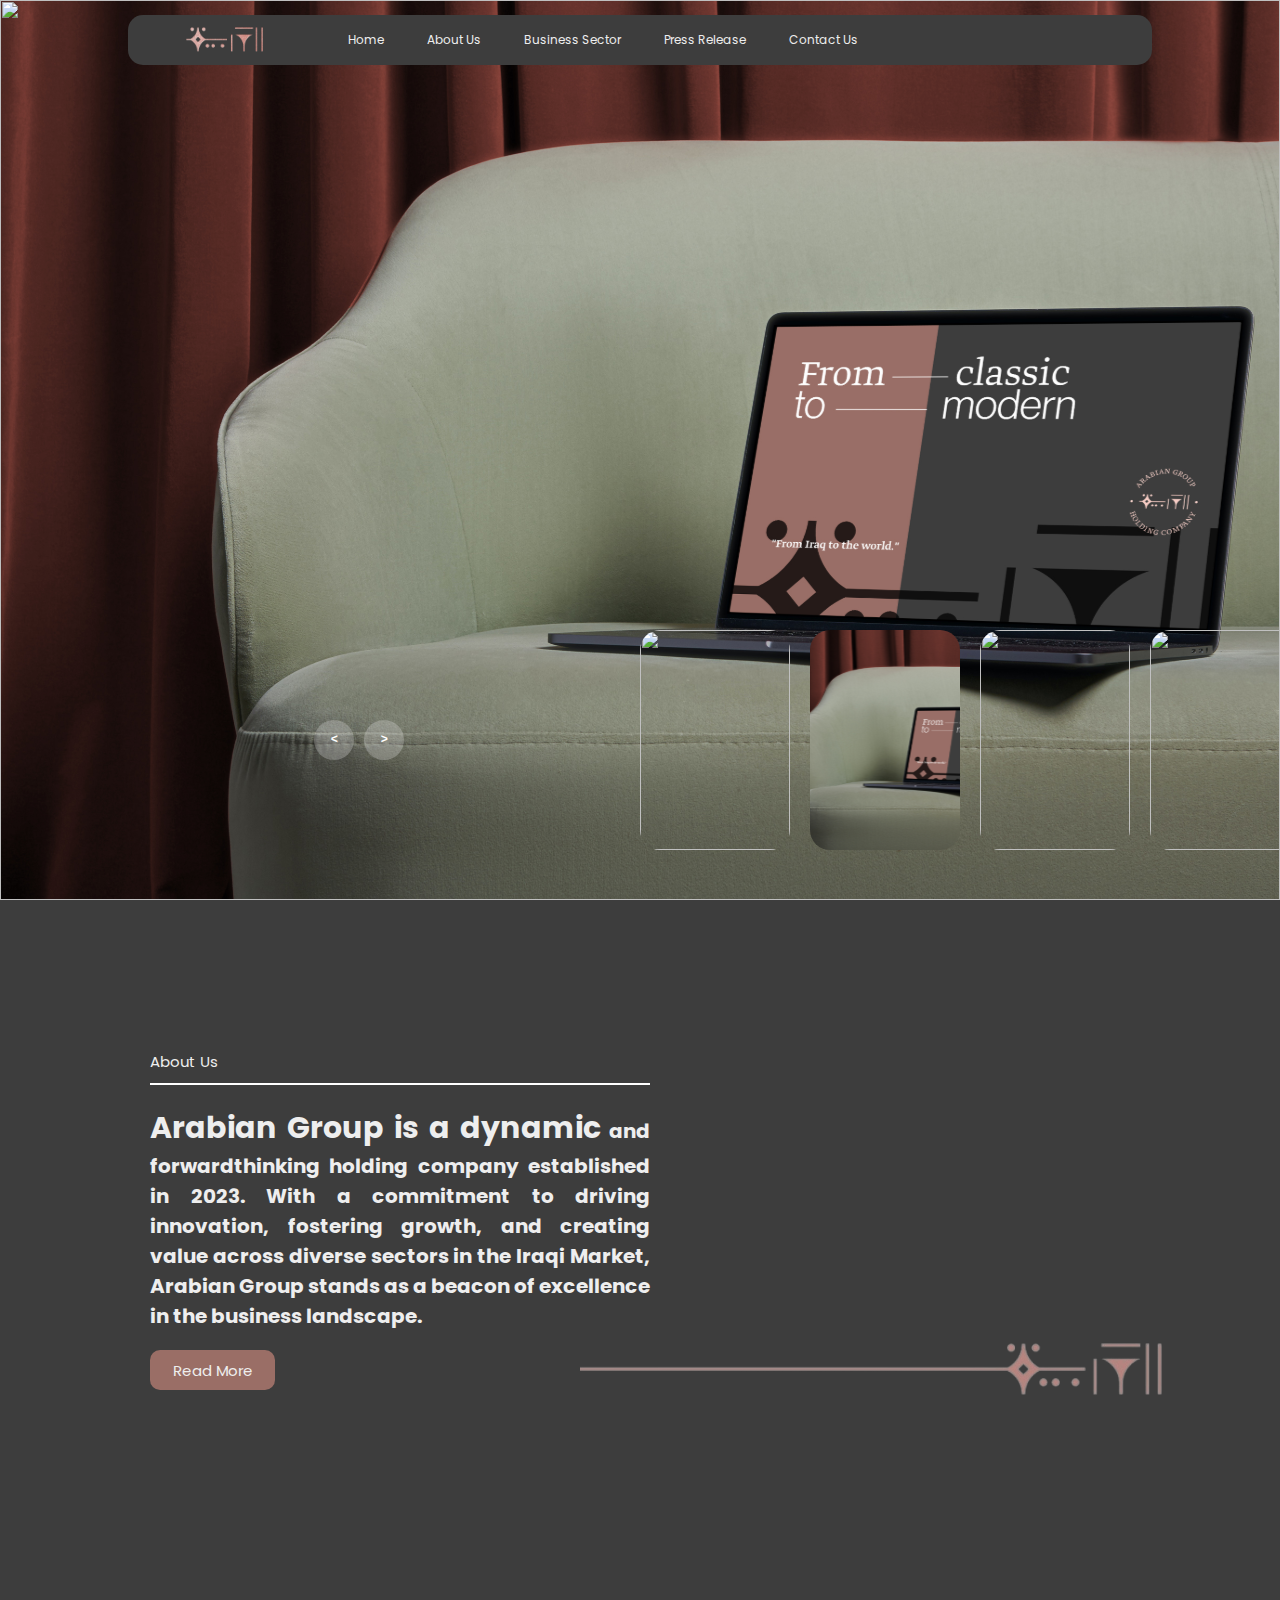
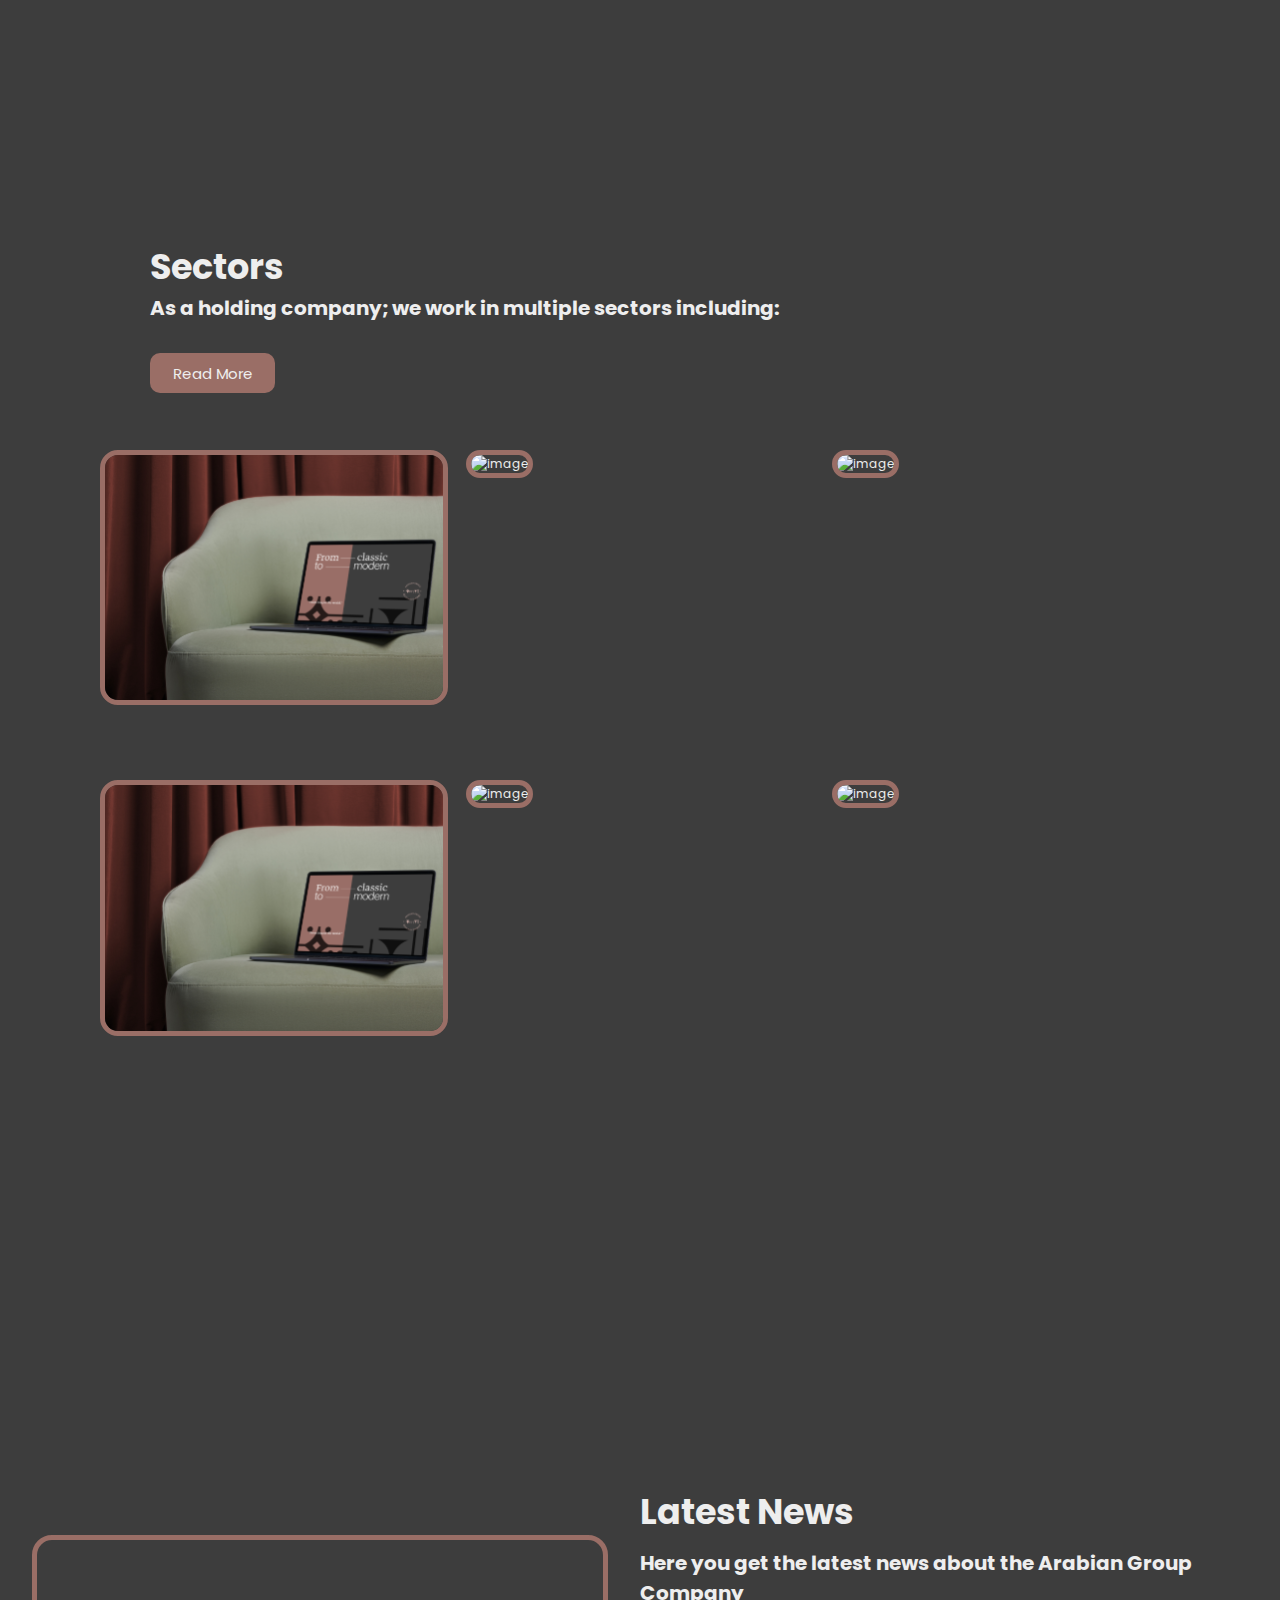
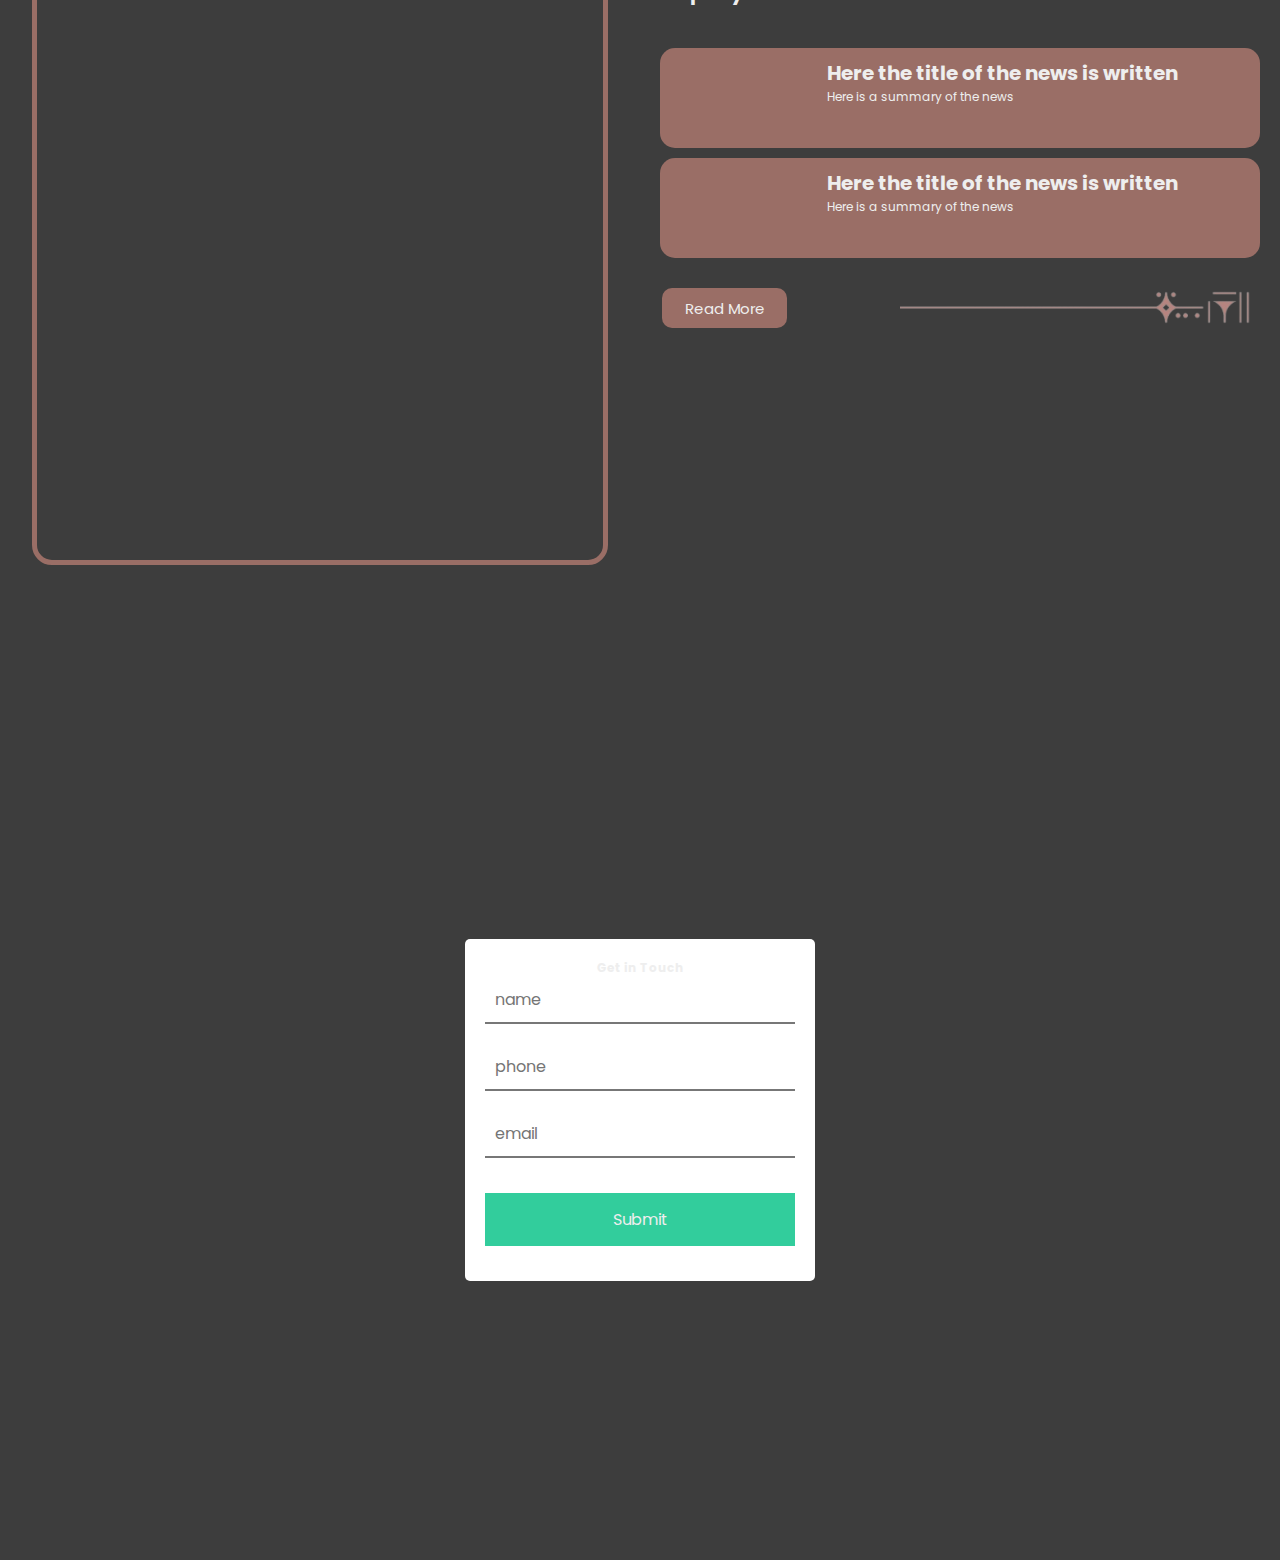
==== index.html @ b9a6b033 "first commit" ====
<!DOCTYPE html>
<html lang="en">
<head>
    <meta charset="UTF-8">
    <meta name="viewport" content="width=device-width, initial-scale=1.0">
    <title>Arabian Group</title>
    <link rel="stylesheet" href="style.css">
    <link rel="stylesheet" href="media.css">
    <link rel="stylesheet" href="https://unpkg.com/aos@next/dist/aos.css" />
    <link rel="shortcut icon" href="/image/logo.png" type="image/x-icon">
    <script src="https://kit.fontawesome.com/f88373e562.js" crossorigin="anonymous"></script>
</head>
<body>
        <nav>
            <div class="logo-nav">
                <img src="/image/logo.png" alt="">
            </div>
            <div class="links">
                <a href="index.html">Home</a>
                <a href="about.html">About Us</a>
                <a href="#">Business Sector</a>
                <a href="#news">Press Release</a>
                <a href="#">Contact Us</a>
            </div>
            <div class="social-media">
                <a href="#"><i class="fa-brands fa-facebook"></i></a>
                <a href="#"><i class="fa-brands fa-instagram"></i></a>
                <a href="#"><i class="fa-brands fa-linkedin"></i></a>
                <a href="#"><i class="fa-brands fa-whatsapp"></i></a>
            </div>
        </nav>

    <!-- carousel -->
    <div class="carousel">
        <!-- list item -->
        <div class="list">
            <div class="item">
                <img src="image/11.svg">

            </div>
            <div class="item">
                <img src="image/22.svg">
                <!-- <div class="content">
                    <div class="author">LUNDEV</div>
                    <div class="title">DESIGN SLIDER</div>
                    <div class="topic">ANIMAL</div>
                    <div class="des">
                        Lorem ipsum dolor, sit amet consectetur adipisicing elit. Ut sequi, rem magnam nesciunt minima placeat, itaque eum neque officiis unde, eaque optio ratione aliquid assumenda facere ab et quasi ducimus aut doloribus non numquam. Explicabo, laboriosam nisi reprehenderit tempora at laborum natus unde. Ut, exercitationem eum aperiam illo illum laudantium?
                    </div>
                    <div class="buttons">
                        <button>SEE MORE</button>
                        <button>SUBSCRIBE</button>
                    </div>
                </div> -->
            </div>
            <div class="item">
                <img src="image/33.svg">
                <!-- <div class="content">
                    <div class="author">LUNDEV</div>
                    <div class="title">DESIGN SLIDER</div>
                    <div class="topic">ANIMAL</div>
                    <div class="des">
                        Lorem ipsum dolor, sit amet consectetur adipisicing elit. Ut sequi, rem magnam nesciunt minima placeat, itaque eum neque officiis unde, eaque optio ratione aliquid assumenda facere ab et quasi ducimus aut doloribus non numquam. Explicabo, laboriosam nisi reprehenderit tempora at laborum natus unde. Ut, exercitationem eum aperiam illo illum laudantium?
                    </div>
                    <div class="buttons">
                        <button>SEE MORE</button>
                        <button>SUBSCRIBE</button>
                    </div>
                </div> -->
            </div>
            <div class="item">
                <img src="image/44.svg">
                <!-- <div class="content">
                    <div class="author">LUNDEV</div>
                    <div class="title">DESIGN SLIDER</div>
                    <div class="topic">ANIMAL</div>
                    <div class="des">
                        Lorem ipsum dolor, sit amet consectetur adipisicing elit. Ut sequi, rem magnam nesciunt minima placeat, itaque eum neque officiis unde, eaque optio ratione aliquid assumenda facere ab et quasi ducimus aut doloribus non numquam. Explicabo, laboriosam nisi reprehenderit tempora at laborum natus unde. Ut, exercitationem eum aperiam illo illum laudantium?
                    </div>
                    <div class="buttons">
                        <button>SEE MORE</button>
                        <button>SUBSCRIBE</button>
                    </div>
                </div> -->
            </div>
        </div>
        <!-- list thumnail -->
        <div class="thumbnail">
            <div class="item">
                <img src="image/11.svg">
                <!-- <div class="content">
                    <div class="title">
                        Name Slider
                    </div>
                    <div class="description">
                        Description
                    </div>
                </div> -->
            </div>
            <div class="item">
                <img src="image/22.svg">
                <!-- <div class="content">
                    <div class="title">
                        Name Slider
                    </div>
                    <div class="description">
                        Description
                    </div>
                </div> -->
            </div>
            <div class="item">
                <img src="image/33.svg">
                <!-- <div class="content">
                    <div class="title">
                        Name Slider
                    </div>
                    <div class="description">
                        Description
                    </div>
                </div> -->
            </div>
            <div class="item">
                <img src="image/44.svg">
                <!-- <div class="content">
                    <div class="title">
                        Name Slider
                    </div>
                    <div class="description">
                        Description
                    </div>
                </div> -->
            </div>
        </div>
        <!-- next prev -->

        <div class="arrows">
            <button id="prev"><</button>
            <button id="next">></button>
        </div>
        <!-- time running -->
        <div class="time"></div>
    </div>
    <div class="about">
        <div class="caption-about">
            <p>About Us</p>
            <h1><span>Arabian Group is a dynamic</span> and forwardthinking holding company established in
                2023. With a commitment to driving
                innovation, fostering growth, and creating
                value across diverse sectors in the Iraqi
                Market, Arabian Group stands as a beacon of
                excellence in the business landscape.</h1>
        </div>
        <div class="btn-about">
            <a href="about.html">Read More</a>
        </div>
        <img src="/image/logo-ban.png" alt="">
    </div>
    <div class="container">
        <div class="title-sectors">
            <h2>Sectors</h2>
            <h1>As a holding company; we work in multiple
                sectors including:
                </h1>
                <div class="btn-sector">
                    <a href="#">Read More</a>
                </div>
        </div>
        <div class="card__container">
           <article class="card__article">
              <img src="image/33.svg" alt="image" class="card__img">

              <div class="card__data">
                 <span class="card__description"></span>
                 <h2 class="card__title">Trading Agencies</h2>
                 <a href="#" class="card__button">Read More</a>
              </div>
           </article>

           <article class="card__article">
              <img src="image/22.svg" alt="image" class="card__img">

              <div class="card__data">
                 <span class="card__description">Poon Hill, Nepal</span>
                 <h2 class="card__title">Starry Night</h2>
                 <a href="#" class="card__button">Read More</a>
              </div>
           </article>

           <article class="card__article">
              <img src="image/11.svg" alt="image" class="card__img">

              <div class="card__data">
                 <span class="card__description">Bojcin Forest, Serbia</span>
                 <h2 class="card__title">Path Of Peace</h2>
                 <a href="#" class="card__button">Read More</a>
              </div>
           </article>
        </div>
        <div class="card__container-2">
            <article class="card__article">
               <img src="image/33.svg" alt="image" class="card__img">
 
               <div class="card__data">
                  <span class="card__description">Vancouver Mountains, Canada</span>
                  <h2 class="card__title">The Great Path</h2>
                  <a href="#" class="card__button">Read More</a>
               </div>
            </article>
 
            <article class="card__article">
               <img src="image/22.svg" alt="image" class="card__img">
 
               <div class="card__data">
                  <span class="card__description">Poon Hill, Nepal</span>
                  <h2 class="card__title">Starry Night</h2>
                  <a href="#" class="card__button">Read More</a>
               </div>
            </article>
 
            <article class="card__article">
               <img src="image/11.svg" alt="image" class="card__img">
 
               <div class="card__data">
                  <span class="card__description">Bojcin Forest, Serbia</span>
                  <h2 class="card__title">Path Of Peace</h2>
                  <a href="#" class="card__button">Read More</a>
               </div>
            </article>
         </div>
     </div>
     <div class="latest-news" id="news">
        <div class="img-news">
            <div class="img-back-news">
            </div>
        </div>
        <div class="caption-news">
            <h2>Latest News</h2>
            <h1>Here you get the latest news about the Arabian Group Company</h1>
            <div class="cards-news">
                <div class="cards-n">
                    <div class="c1">
                        <div class="img-card">
                            <!-- <img src="/image/11.svg" alt=""> -->
                        </div>
                        <div class="cap-card">
                            <h1>Here the title of the news is written</h1>
                            <p>Here is a summary of the news</p>
                        </div>

                    </div>
                    <div class="c1">
                        <div class="img-card-2">
                            <!-- <img src="/image/11.svg" alt=""> -->
                        </div>
                        <div class="cap-card">
                            <h1>Here the title of the news is written</h1>
                            <p>Here is a summary of the news</p>
                        </div>

                    </div>
                    <div class="btn-news">
                        <a href="#">Read More</a>
                    </div>
                    <img src="/image/logo-ban.png" alt="">
                </div>
            </div>
        </div>
     </div>
     <div class="con">
        <div class="contact-us">
            <h2>Get in Touch</h2>
            <form onsubmit="emailSend(); reset(); return false;">
                <input type="text" id="name" placeholder="name" name="name" required>
                <input type="text" id="phone" placeholder="phone" name="phone" required>
                <input type="email" id="email" placeholder="email" name="email" required>
                <button type="submit" class="btn">Submit</button>
            </form>
        </div> 
     </div>
    
	<script src="https://unpkg.com/sweetalert/dist/sweetalert.min.js"></script>
    <script src="https://smtpjs.com/v3/smtp.js">
    </script>
      <script src="https://unpkg.com/aos@next/dist/aos.js"></script>
      <script>
        AOS.init();
      </script>
    <script src="main.js"></script>
</body>
</html>
---- style.css ----
@import url('https://fonts.googleapis.com/css2?family=Poppins:ital,wght@0,100;0,200;0,300;0,400;0,500;0,600;0,700;0,800;0,900;1,100;1,200;1,300;1,400;1,500;1,600;1,700;1,800;1,900&display=swap');
:root {
    /*========== Colors ==========*/
    /*Color mode HSL(hue, saturation, lightness)*/
    --first-color: #fff;
    --title-color: #fff;
    --text-color: #fff;
    --body-color: hsl(0, 0%, 95%);
    --container-color: #9A6E66;
  
    /*========== Font and typography ==========*/
    /*.5rem = 8px | 1rem = 16px ...*/
    --body-font: "Poppins", sans-serif;
    --h2-font-size: 1.25rem;
    --small-font-size: .813rem;
  }
  
  /*========== Responsive typography ==========*/
  @media screen and (min-width: 1120px) {
    :root {
      --h2-font-size: 1.5rem;
      --small-font-size: .875rem;
    }
  }
  /* Change scrollbar track color */
::-webkit-scrollbar {
    width: 10px;
  }
  
  ::-webkit-scrollbar-track {
    background: #3D3D3D;
  }
  
  /* Change scrollbar thumb color */
  ::-webkit-scrollbar-thumb {
    background: #9A6E66;
    border-radius: 10px;
    width: 5px;
  }
  
  /* Change scrollbar corner background color */
  ::-webkit-scrollbar-corner {
    background: pink;
  }
  
*{
    margin: 0;
    padding: 0;
    box-sizing: border-box;
    color: #eee;
    font-family: Poppins;
    font-size: 12px;
    
}
body{
    background-color: #3D3D3D;
}
@media screen and (max-width: 480px) {
  nav .links{
    display: none;
  }
  .caption-about{

  }
}
a{
    text-decoration: none;
}

nav{
    display: flex;
    width: 1140px;
    max-width: 80%;
    margin: auto;
    height: 50px;
    display: flex;
    align-items: center;
    justify-content: space-around;
    position: relative;
    top: 15px;
    z-index: 100;
    background-color: #3D3D3D;
    border-radius: 15px;
}
nav a{
    color: #eee;
    margin-right: 40px;
}
nav .links{
  margin-left: 10px;
}
.logo-nav img{
  width: 100px;
  margin-left: 15px;
}
/* carousel */
.carousel{
    height: 100vh;
    margin-top: -50px;
    width: 100%;
    overflow: hidden;
    position: relative;
}
.carousel .list .item{
    width: 100%;
    height: 100%;
    position: absolute;
    inset: 0 0 0 0;
}
.carousel .list .item img{
    width: 100%;
    height: 100%;
    object-fit: cover;
}
.carousel .list .item .content{
    position: absolute;
    top: 20%;
    width: 1140px;
    max-width: 80%;
    left: 50%;
    transform: translateX(-50%);
    padding-right: 30%;
    box-sizing: border-box;
    color: #fff;
    text-shadow: 0 5px 10px #0004;
}
.carousel .list .item .author{
    font-weight: bold;
    letter-spacing: 10px;
}
.carousel .list .item .title,
.carousel .list .item .topic{
    font-size: 5em;
    font-weight: bold;
    line-height: 1.3em;
}
.carousel .list .item .topic{
    color: #f1683a;
}
.carousel .list .item .buttons{
    display: grid;
    grid-template-columns: repeat(2, 130px);
    grid-template-rows: 40px;
    gap: 5px;
    margin-top: 20px;
}
.carousel .list .item .buttons button{
    border: none;
    background-color: #eee;
    letter-spacing: 3px;
    font-family: Poppins;
    font-weight: 500;
}
.carousel .list .item .buttons button:nth-child(2){
    background-color: transparent;
    border: 1px solid #fff;
    color: #eee;
}
/* thumbail */
.thumbnail{
    position: absolute;
    bottom: 50px;
    left: 50%;
    width: max-content;
    z-index: 100;
    display: flex;
    gap: 20px;
}
.thumbnail .item{
    width: 150px;
    height: 220px;
    flex-shrink: 0;
    position: relative;
}
.thumbnail .item img{
    width: 100%;
    height: 100%;
    object-fit: cover;
    border-radius: 20px;
}
.thumbnail .item .content{
    color: #fff;
    position: absolute;
    bottom: 10px;
    left: 10px;
    right: 10px;
}
.thumbnail .item .content .title{
    font-weight: 500;
}
.thumbnail .item .content .description{
    font-weight: 300;
}
/* arrows */
.arrows{
    position: absolute;
    top: 80%;
    right: 52%;
    z-index: 100;
    width: 300px;
    max-width: 30%;
    display: flex;
    gap: 10px;
    align-items: center;
}
.arrows button{
    width: 40px;
    height: 40px;
    border-radius: 50%;
    background-color: #eee4;
    border: none;
    color: #fff;
    font-family: monospace;
    font-weight: bold;
    transition: .5s;
}
.arrows button:hover{
    background-color: #fff;
    color: #000;
}

/* animation */
.carousel .list .item:nth-child(1){
    z-index: 1;
}

/* animation text in first item */

.carousel .list .item:nth-child(1) .content .author,
.carousel .list .item:nth-child(1) .content .title,
.carousel .list .item:nth-child(1) .content .topic,
.carousel .list .item:nth-child(1) .content .des,
.carousel .list .item:nth-child(1) .content .buttons
{
    transform: translateY(50px);
    filter: blur(20px);
    opacity: 0;
    animation: showContent .5s 1s linear 1 forwards;
}
@keyframes showContent{
    to{
        transform: translateY(0px);
        filter: blur(0px);
        opacity: 1;
    }
}
.carousel .list .item:nth-child(1) .content .title{
    animation-delay: 1.2s!important;
}
.carousel .list .item:nth-child(1) .content .topic{
    animation-delay: 1.4s!important;
}
.carousel .list .item:nth-child(1) .content .des{
    animation-delay: 1.6s!important;
}
.carousel .list .item:nth-child(1) .content .buttons{
    animation-delay: 1.8s!important;
}
/* create animation when next click */
.carousel.next .list .item:nth-child(1) img{
    width: 150px;
    height: 220px;
    position: absolute;
    bottom: 50px;
    left: 50%;
    border-radius: 30px;
    animation: showImage .5s linear 1 forwards;
}
@keyframes showImage{
    to{
        bottom: 0;
        left: 0;
        width: 100%;
        height: 100%;
        border-radius: 0;
    }
}

.carousel.next .thumbnail .item:nth-last-child(1){
    overflow: hidden;
    animation: showThumbnail .5s linear 1 forwards;
}
.carousel.prev .list .item img{
    z-index: 100;
}
@keyframes showThumbnail{
    from{
        width: 0;
        opacity: 0;
    }
}
.carousel.next .thumbnail{
    animation: effectNext .5s linear 1 forwards;
}

@keyframes effectNext{
    from{
        transform: translateX(150px);
    }
}

/* running time */

.carousel .time{
    position: absolute;
    z-index: 1000;
    width: 0%;
    height: 3px;
    background-color: #f1683a;
    left: 0;
    top: 0;
}

.carousel.next .time,
.carousel.prev .time{
    animation: runningTime 3s linear 1 forwards;
}
@keyframes runningTime{
    from{ width: 100%}
    to{width: 0}
}


/* prev click */

.carousel.prev .list .item:nth-child(2){
    z-index: 2;
}

.carousel.prev .list .item:nth-child(2) img{
    animation: outFrame 0.5s linear 1 forwards;
    position: absolute;
    bottom: 0;
    left: 0;
}
@keyframes outFrame{
    to{
        width: 150px;
        height: 220px;
        bottom: 50px;
        left: 50%;
        border-radius: 20px;
    }
}

.carousel.prev .thumbnail .item:nth-child(1){
    overflow: hidden;
    opacity: 0;
    animation: showThumbnail .5s linear 1 forwards;
}
.carousel.next .arrows button,
.carousel.prev .arrows button{
    pointer-events: none;
}
.carousel.prev .list .item:nth-child(2) .content .author,
.carousel.prev .list .item:nth-child(2) .content .title,
.carousel.prev .list .item:nth-child(2) .content .topic,
.carousel.prev .list .item:nth-child(2) .content .des,
.carousel.prev .list .item:nth-child(2) .content .buttons
{
    animation: contentOut 1.5s linear 1 forwards!important;
}

@keyframes contentOut{
    to{
        transform: translateY(-150px);
        filter: blur(20px);
        opacity: 0;
    }
}
@media screen and (max-width: 678px) {
    .carousel .list .item .content{
        padding-right: 0;
    }
    .carousel .list .item .content .title{
        font-size: 30px;
    }
}
.about{
    width: 100%;
    height: 100vh;
    position: relative;
}
.caption-about{
    height: 300px;
    width: 500px;
    position: absolute;
    top: 150px;
    left: 150px;
    font-size: 40px;
}
.caption-about p{
    margin-bottom: 20px;
    border-bottom: solid 2px #fff;
    height: 35px;
    font-size: 15px;
}
.caption-about h1{
    font-size: 20px;
    text-align: justify;
}
.caption-about span{
    font-size: 30px;
}
.btn-about{
    width: 125px;
    height: 40px;
    border-radius: 10px;
    background-color: #9A6E66;
    display: flex;
    justify-content: center;
    align-items: center;
    position: absolute;
    left: 150px;
    top: 450px;
}
.btn-about a{
    font-size: 15px;
}
.about img{
    position: absolute;
    top: 430px;
    right: 100px;
    width: 600px;
}
@media screen and (max-width: 480px) {
  .about{
    height: 65vh;
  }
  .caption-about{
    left: 50px;
    top: 50px;
    width: 300px;
  }
  .btn-about{
    top: 527px;
    left: 50px;
  }
  .about img{
    display: none;
  }
}
.container {
    display: grid;
    place-items: center;
    margin-inline: 1.5rem;
    padding-block: 5rem;
    position: relative;
  }
  
  .card__container {
    display: grid;
    row-gap: 3.5rem;
    margin-top: 190px;
  }
  .card__container-2 {
    display: grid;
    row-gap: 3.5rem;
    margin-top: 70px;
  }
  
  .card__article {
    position: relative;
    overflow: hidden;
  }
  
  .card__img {
    width: 328px;
    border-radius: 1.5rem;
    border: solid 5px #9A6E66;
  }
  
  .card__data {
    width: 280px;
    background-color: var(--container-color);
    padding: 1.5rem 2rem;
    box-shadow: 0 8px 24px hsla(0, 0%, 0%, .15);
    border-radius: 1rem;
    position: absolute;
    bottom: -9rem;
    left: 0;
    right: 0;
    margin-inline: auto;
    opacity: 0;
    transition: opacity 1s 1s;
  }
  
  .card__description {
    display: block;
    font-size: var(--small-font-size);
    margin-bottom: .25rem;
  }
  
  .card__title {
    font-size: var(--h2-font-size);
    font-weight: 500;
    color: var(--title-color);
    margin-bottom: .75rem;
  }
  
  .card__button {
    text-decoration: none;
    font-size: var(--small-font-size);
    font-weight: 500;
    color: var(--first-color);
  }
  
  .card__button:hover {
    text-decoration: underline;
  }
  
  /* Naming animations in hover */
  .card__article:hover .card__data {
    animation: show-data 1s forwards;
    opacity: 1;
    transition: opacity .3s;
  }
  
  .card__article:hover {
    animation: remove-overflow 2s forwards;
  }
  
  .card__article:not(:hover) {
    animation: show-overflow 2s forwards;
  }
  
  .card__article:not(:hover) .card__data {
    animation: remove-data 1s forwards;
  }
  
  /* Card animation */
  @keyframes show-data {
    50% {
      transform: translateY(-10rem);
    }
    100% {
      transform: translateY(-7rem);
    }
  }
  
  @keyframes remove-overflow {
    to {
      overflow: initial;
    }
  }
  
  @keyframes remove-data {
    0% {
      transform: translateY(-7rem);
    }
    50% {
      transform: translateY(-10rem);
    }
    100% {
      transform: translateY(.5rem);
    }
  }
  
  @keyframes show-overflow {
    0% {
      overflow: initial;
      pointer-events: none;
    }
    50% {
      overflow: hidden;
    }
  }
  
  /*=============== BREAKPOINTS ===============*/
  /* For small devices */
  @media screen and (max-width: 340px) {
    .container {
      margin-inline: 1rem;
    }
  
    .card__data {
      width: 250px;
      padding: 1rem;
    }
  }
  
  /* For medium devices */
  @media screen and (min-width: 768px) {
    .card__container {
      grid-template-columns: repeat(2, 1fr);
      column-gap: 1.5rem;
    }
    .card__container-2 {
        grid-template-columns: repeat(2, 1fr);
        column-gap: 1.5rem;
      }
  }
  
  /* For large devices */
  @media screen and (min-width: 1120px) {
    .container {
      height: 100vh;
    }
  
    .card__container {
      grid-template-columns: repeat(3, 1fr);
    }
    .card__container-2 {
        grid-template-columns: repeat(3, 1fr);
      }
    .card__img {
      width: 348px;
    }
    .card__data {
      width: 316px;
      padding-inline: 2.5rem;
    }
  }
  .title-sectors{
    position: absolute;
    top: 40px;
    left: 132px;
    width: 700px;
    text-align: justify;
  }
  .title-sectors h1{
    font-size: 20px;
  }
  .title-sectors h2{
    font-size: 35px;
  }
  .btn-sector{
    width: 125px;
    height: 40px;
    border-radius: 10px;
    background-color: #9A6E66;
    display: flex;
    justify-content: center;
    align-items: center;
    margin-top: 30px;
  }
  .btn-sector a{
    font-size: 15px;
}
@media screen and (max-width: 480px){
  .title-sectors{
    width: 300px;
    left: 35px;
    top: 8px;
  }
}
.latest-news{
    width: 100%;
    height: 100vh;
    display: flex;
    position: relative;
    top: 300px;
}
.img-news{
    width: 50%;
    height: 100%;
    display: flex;
    justify-content: center;
    align-items: center;
}
.img-back-news{
    width: 90%;
    height: 70%;
    background: url(/image/22.svg);
    background-position: center;
    background-size: cover;
    border-radius: 20px;
    border: solid 5px #9A6E66;
}
.caption-news{
    width: 50%;
    height: 100%;
    padding-top: 85px;
    padding-right: 40px;
}
.caption-news h2{
    font-size: 35px;
}
.caption-news h1{
    font-size: 20px;
    margin-top: 10px;
}
.cards-news{
    width: 100%;
    margin-top: 10px;
    height: auto;
    padding: 20px;
    display: flex;
}
.cards-n{
    width: 600px;
    height: auto;
    position: relative;
}
.c1{
    width: 600px;
    height: 100px;
    background-color: #9A6E66;
    border-radius: 15px;
    display: flex;
    align-items: center;
    margin-top: 10px;
}
.img-card{
    width: 25%;
    height: 95%;
    border-radius: 13px;
    background: url(/image/11.svg);
    background-position: center;
    background-size: cover;
    margin-left: 3px;
}
.img-card-2{
    width: 25%;
    height: 95%;
    border-radius: 13px;
    background: url(/image/22.svg);
    background-position: center;
    background-size: cover;
    margin-left: 3px;
}
.cap-card{
    width: 75%;
    height: 100%;
    padding-left: 15px;
}
.btn-news{
    width: 125px;
    height: 40px;
    border-radius: 10px;
    background-color: #9A6E66;
    display: flex;
    justify-content: center;
    align-items: center;
    margin-top: 30px;
    margin-left: 2px;
}
.btn-news a{
    font-size: 15px;
}
.cards-n img{
    position: absolute;
    width: 360px;
    right: 0;
    bottom: -15px;
}
.con{
position: relative;
top: 260px;
	height: 100vh;
	display: flex;
	align-items: center;
	justify-content: center;

}
@media screen and (max-width: 480px){
  .latest-news{
    top: 0px;
    display: block;
  }
  .img-news{
    width: 100%;
    height: 45%;
  }
  .caption-news{
    width: 100%;
    padding-top: 0;
  }
  .c1{
    width: 370px;
}
.caption-news h2{
  padding-left: 25px;
}
.caption-news h1{
  padding-left: 25px;
}
.cards-n img{
  display: none;
}
}
.contact-us{
	width: 350px;
	background-color: white;
	border-radius: 5px;
	padding: 20px;
	text-align: center;
}
.contact-us input{
	width: 100%;
	padding: 10px;
	border: none;
	border-bottom: 2px solid #777777;
	margin-bottom: 20px;
	font-size: 16px;
	outline: none;
}
.btn{
	border: none !important;
	cursor: pointer;
	background-color: #32cd9c;
	margin: 15px 0;
	font-size: 16px;
	width: 100%;
	padding: 14px;
}
.btn:hover{
	background-color: #1f7d5f;
	color: white;
}
@media screen and (max-width: 480px){
  .con{
    top: -165px;
  }
}
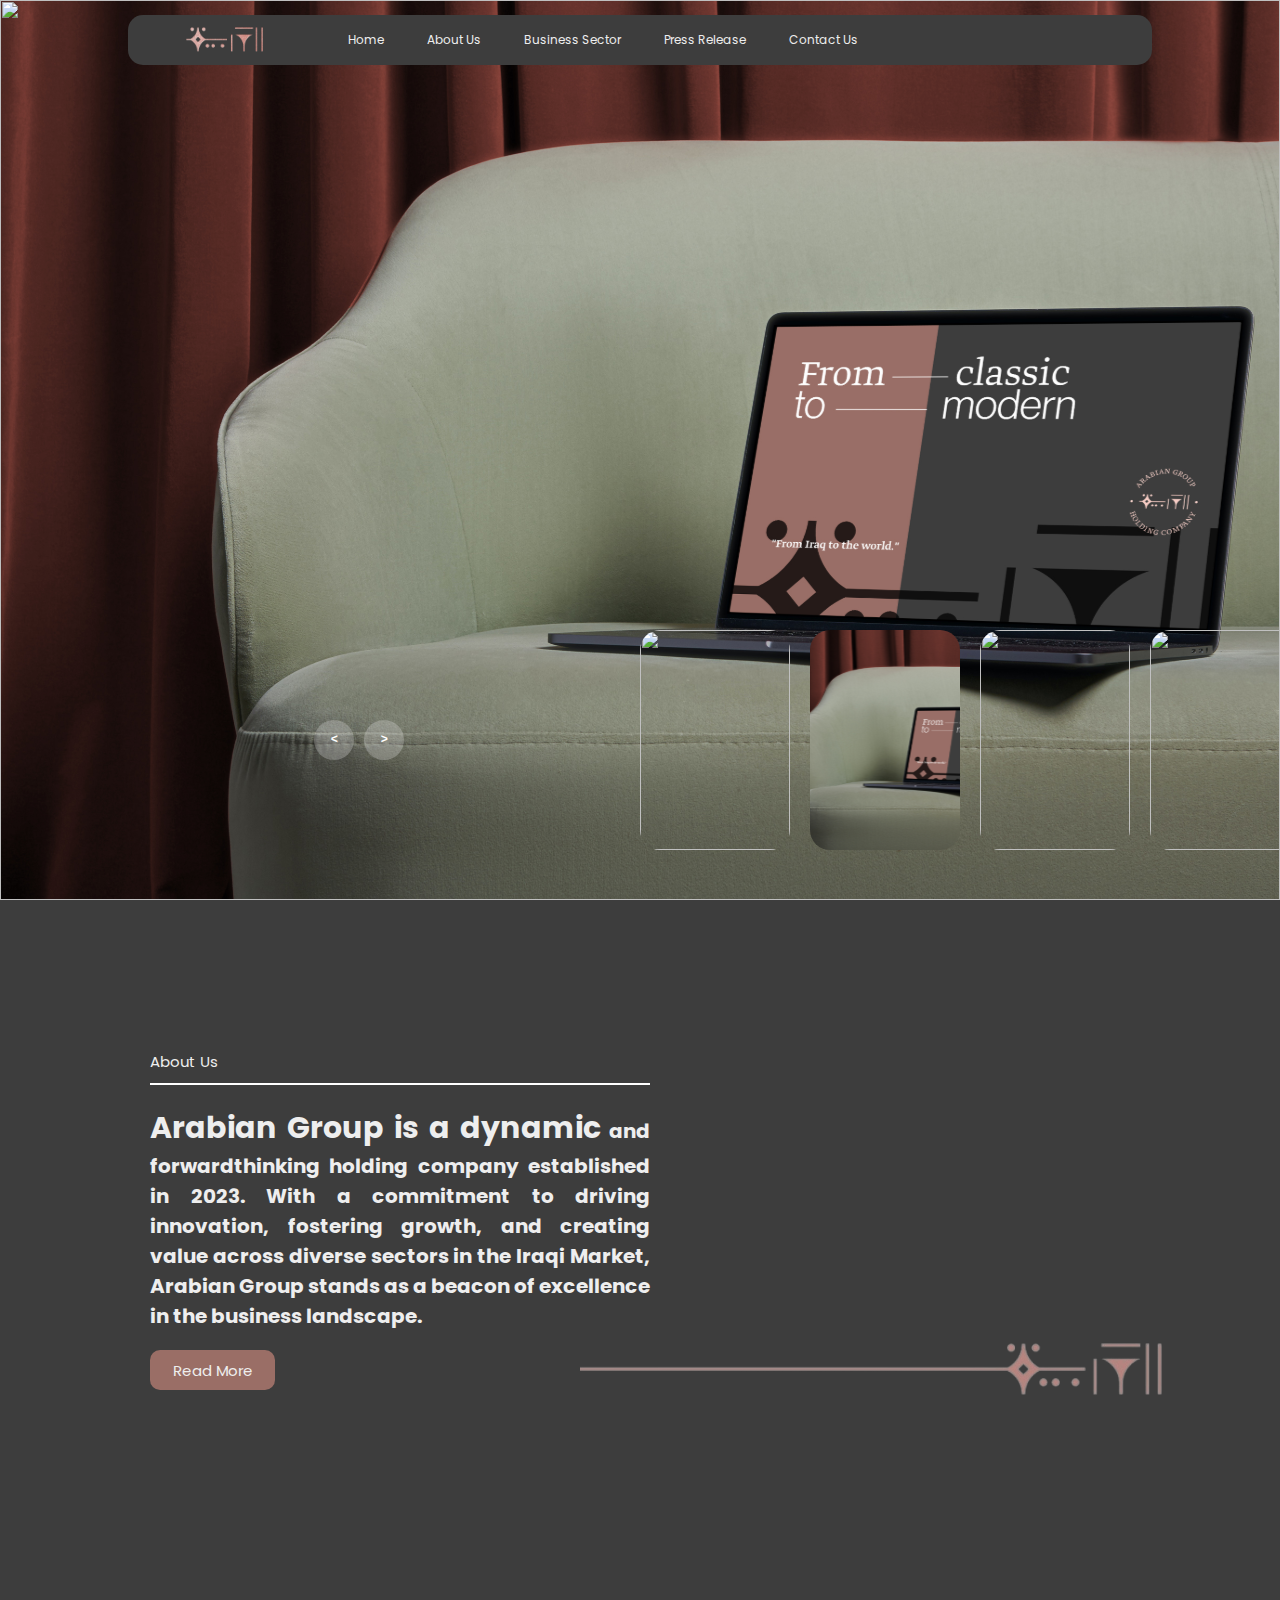
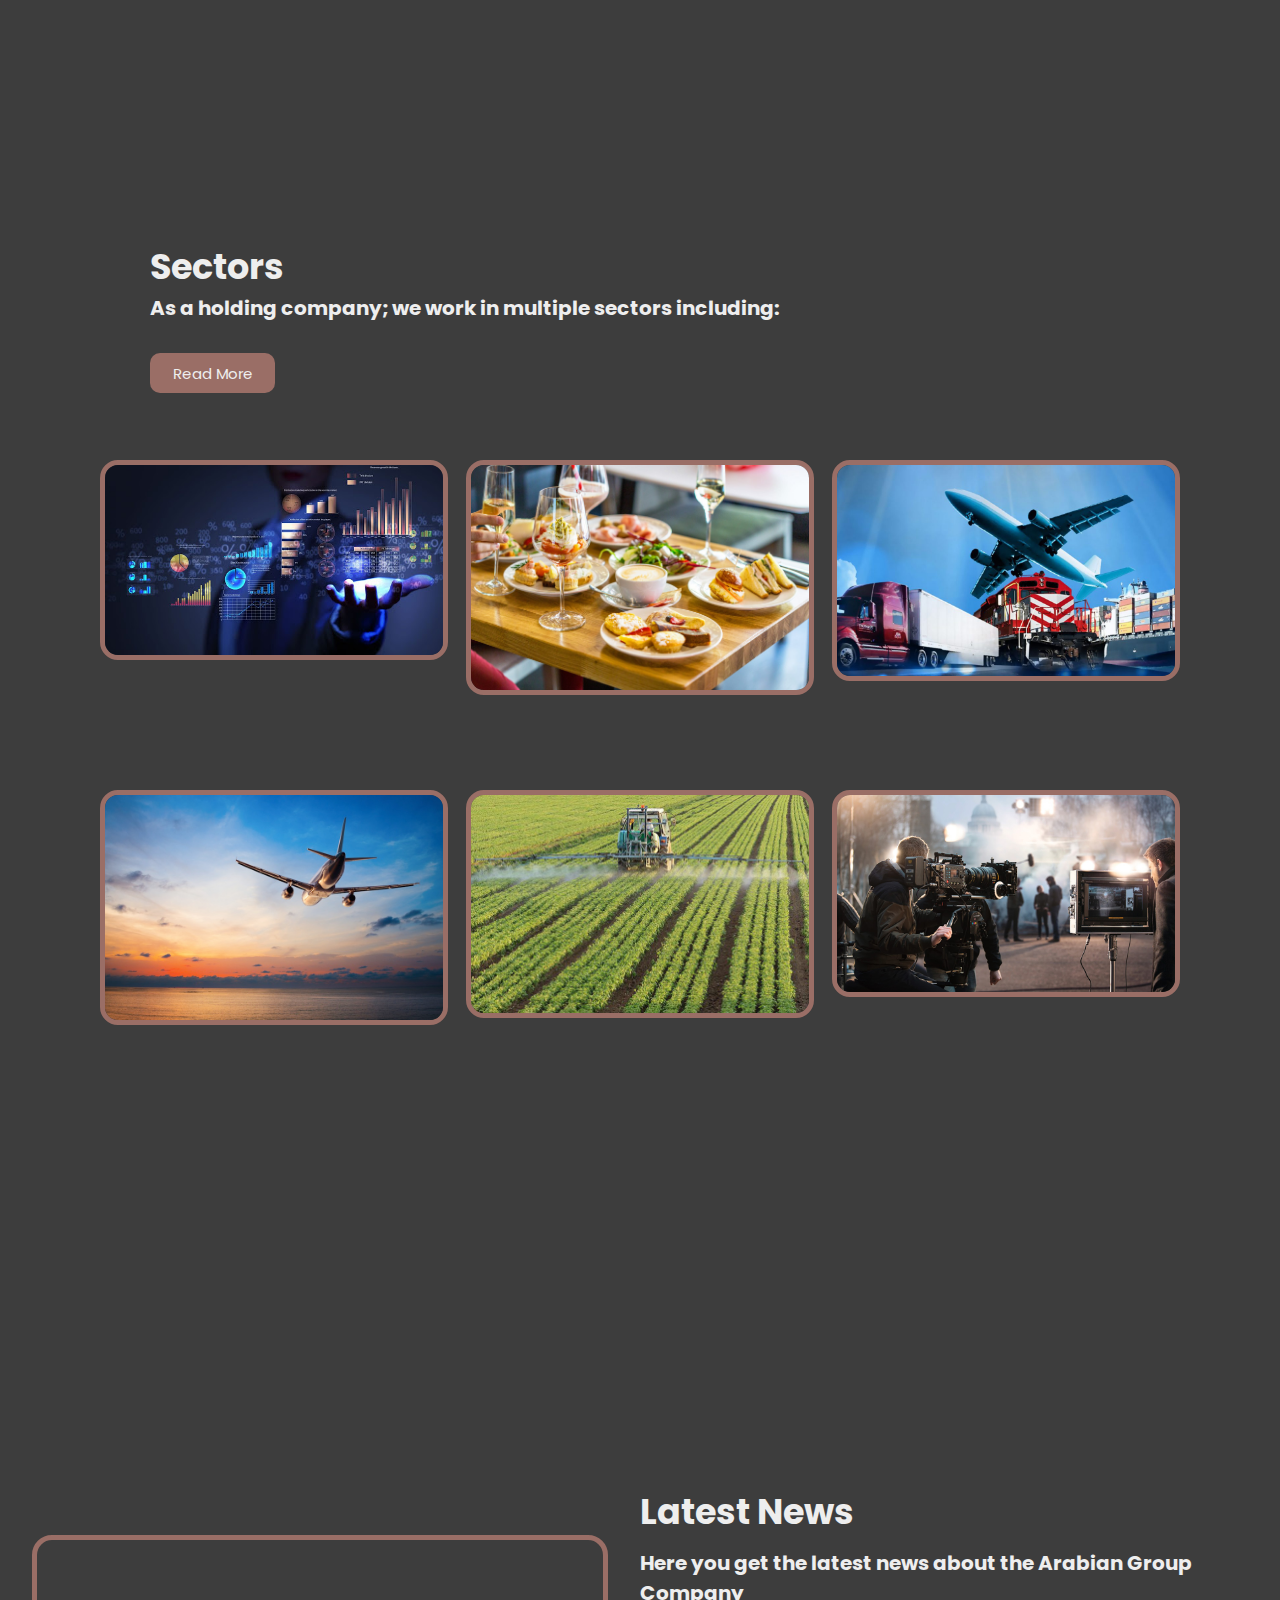
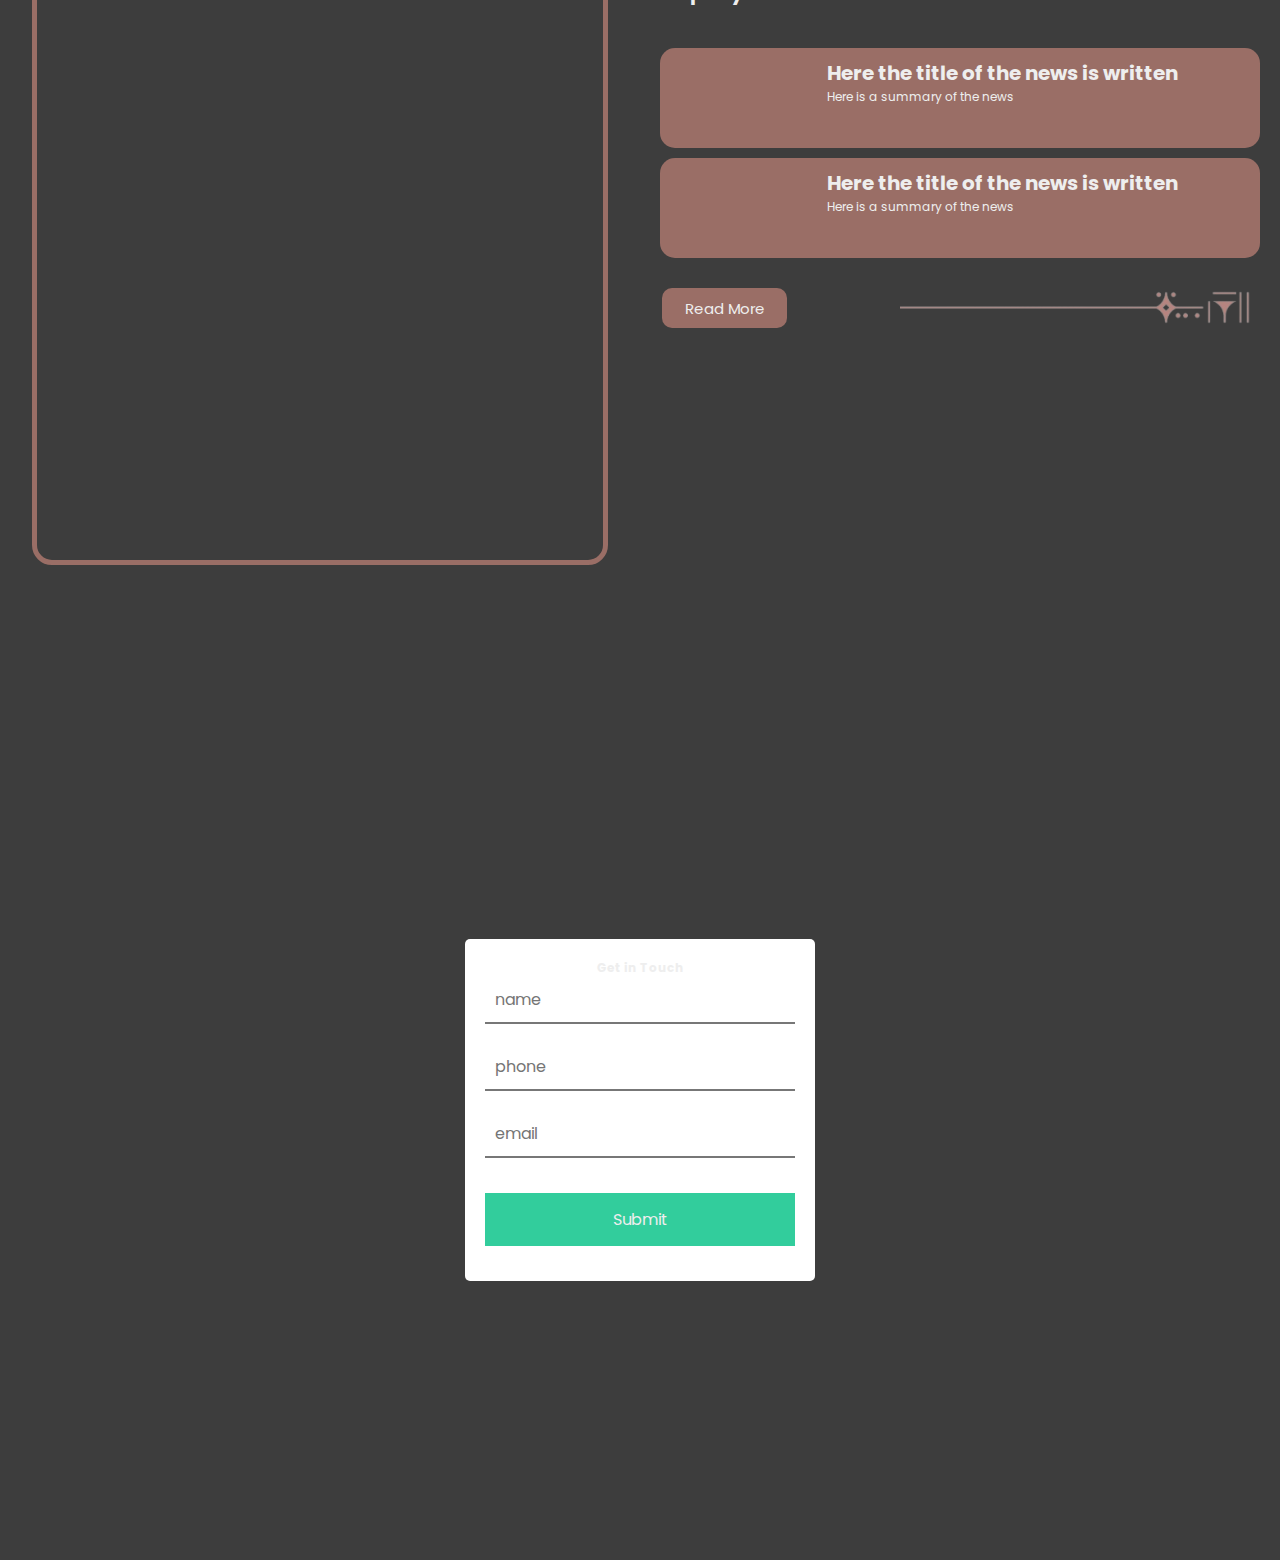
==== commit d67d51dd: "f" ====
--- a/index.html
+++ b/index.html
@@ -18,7 +18,7 @@
             <div class="links">
                 <a href="index.html">Home</a>
                 <a href="about.html">About Us</a>
-                <a href="#">Business Sector</a>
+                <a href="sector.html">Business Sector</a>
                 <a href="#news">Press Release</a>
                 <a href="#">Contact Us</a>
             </div>
@@ -162,68 +162,68 @@
                 sectors including:
                 </h1>
                 <div class="btn-sector">
-                    <a href="#">Read More</a>
+                    <a href="sector.html">Read More</a>
                 </div>
         </div>
         <div class="card__container">
            <article class="card__article">
-              <img src="image/33.svg" alt="image" class="card__img">
+              <img src="image/CRM-for-trading.jpg" alt="image" class="card__img">
 
               <div class="card__data">
                  <span class="card__description"></span>
                  <h2 class="card__title">Trading Agencies</h2>
-                 <a href="#" class="card__button">Read More</a>
+                 <a href="sector.html" class="card__button">Read More</a>
               </div>
            </article>
 
            <article class="card__article">
-              <img src="image/22.svg" alt="image" class="card__img">
+              <img src="image/food.jpg" alt="image" class="card__img">
 
               <div class="card__data">
-                 <span class="card__description">Poon Hill, Nepal</span>
-                 <h2 class="card__title">Starry Night</h2>
-                 <a href="#" class="card__button">Read More</a>
+                 <span class="card__description"></span>
+                 <h2 class="card__title">Food and Beverages</h2>
+                 <a href="sector.html" class="card__button">Read More</a>
               </div>
            </article>
 
            <article class="card__article">
-              <img src="image/11.svg" alt="image" class="card__img">
+              <img src="image/benefits-of-general-trading-company.jpg" alt="image" class="card__img">
 
               <div class="card__data">
-                 <span class="card__description">Bojcin Forest, Serbia</span>
-                 <h2 class="card__title">Path Of Peace</h2>
-                 <a href="#" class="card__button">Read More</a>
+                 <span class="card__description"></span>
+                 <h2 class="card__title">General Trading</h2>
+                 <a href="sector.html" class="card__button">Read More</a>
               </div>
            </article>
         </div>
         <div class="card__container-2">
             <article class="card__article">
-               <img src="image/33.svg" alt="image" class="card__img">
+               <img src="image/fly.jpg" alt="image" class="card__img">
  
                <div class="card__data">
-                  <span class="card__description">Vancouver Mountains, Canada</span>
-                  <h2 class="card__title">The Great Path</h2>
-                  <a href="#" class="card__button">Read More</a>
+                  <span class="card__description"></span>
+                  <h2 class="card__title">Flying</h2>
+                  <a href="sector.html" class="card__button">Read More</a>
                </div>
             </article>
  
             <article class="card__article">
-               <img src="image/22.svg" alt="image" class="card__img">
+               <img src="image/green.jpg" alt="image" class="card__img">
  
                <div class="card__data">
-                  <span class="card__description">Poon Hill, Nepal</span>
-                  <h2 class="card__title">Starry Night</h2>
-                  <a href="#" class="card__button">Read More</a>
+                  <span class="card__description"></span>
+                  <h2 class="card__title">Agricultural investments</h2>
+                  <a href="sector.html" class="card__button">Read More</a>
                </div>
             </article>
  
             <article class="card__article">
-               <img src="image/11.svg" alt="image" class="card__img">
+               <img src="image/media.jpg" alt="image" class="card__img">
  
                <div class="card__data">
-                  <span class="card__description">Bojcin Forest, Serbia</span>
-                  <h2 class="card__title">Path Of Peace</h2>
-                  <a href="#" class="card__button">Read More</a>
+                  <span class="card__description"></span>
+                  <h2 class="card__title">Media production and distribution</h2>
+                  <a href="sector.html" class="card__button">Read More</a>
                </div>
             </article>
          </div>
--- a/style.css
+++ b/style.css
@@ -755,7 +755,7 @@
 }
 @media screen and (max-width: 480px){
   .latest-news{
-    top: 0px;
+    
     display: block;
   }
   .img-news{
@@ -767,13 +767,16 @@
     padding-top: 0;
   }
   .c1{
-    width: 370px;
+    width: 330px;
 }
 .caption-news h2{
   padding-left: 25px;
 }
 .caption-news h1{
   padding-left: 25px;
+}
+.caption-news h1{
+  font-size: 17px;
 }
 .cards-n img{
   display: none;
@@ -810,6 +813,9 @@
 }
 @media screen and (max-width: 480px){
   .con{
-    top: -165px;
+   
+  }
+  .container{
+    top: 150px;
   }
 }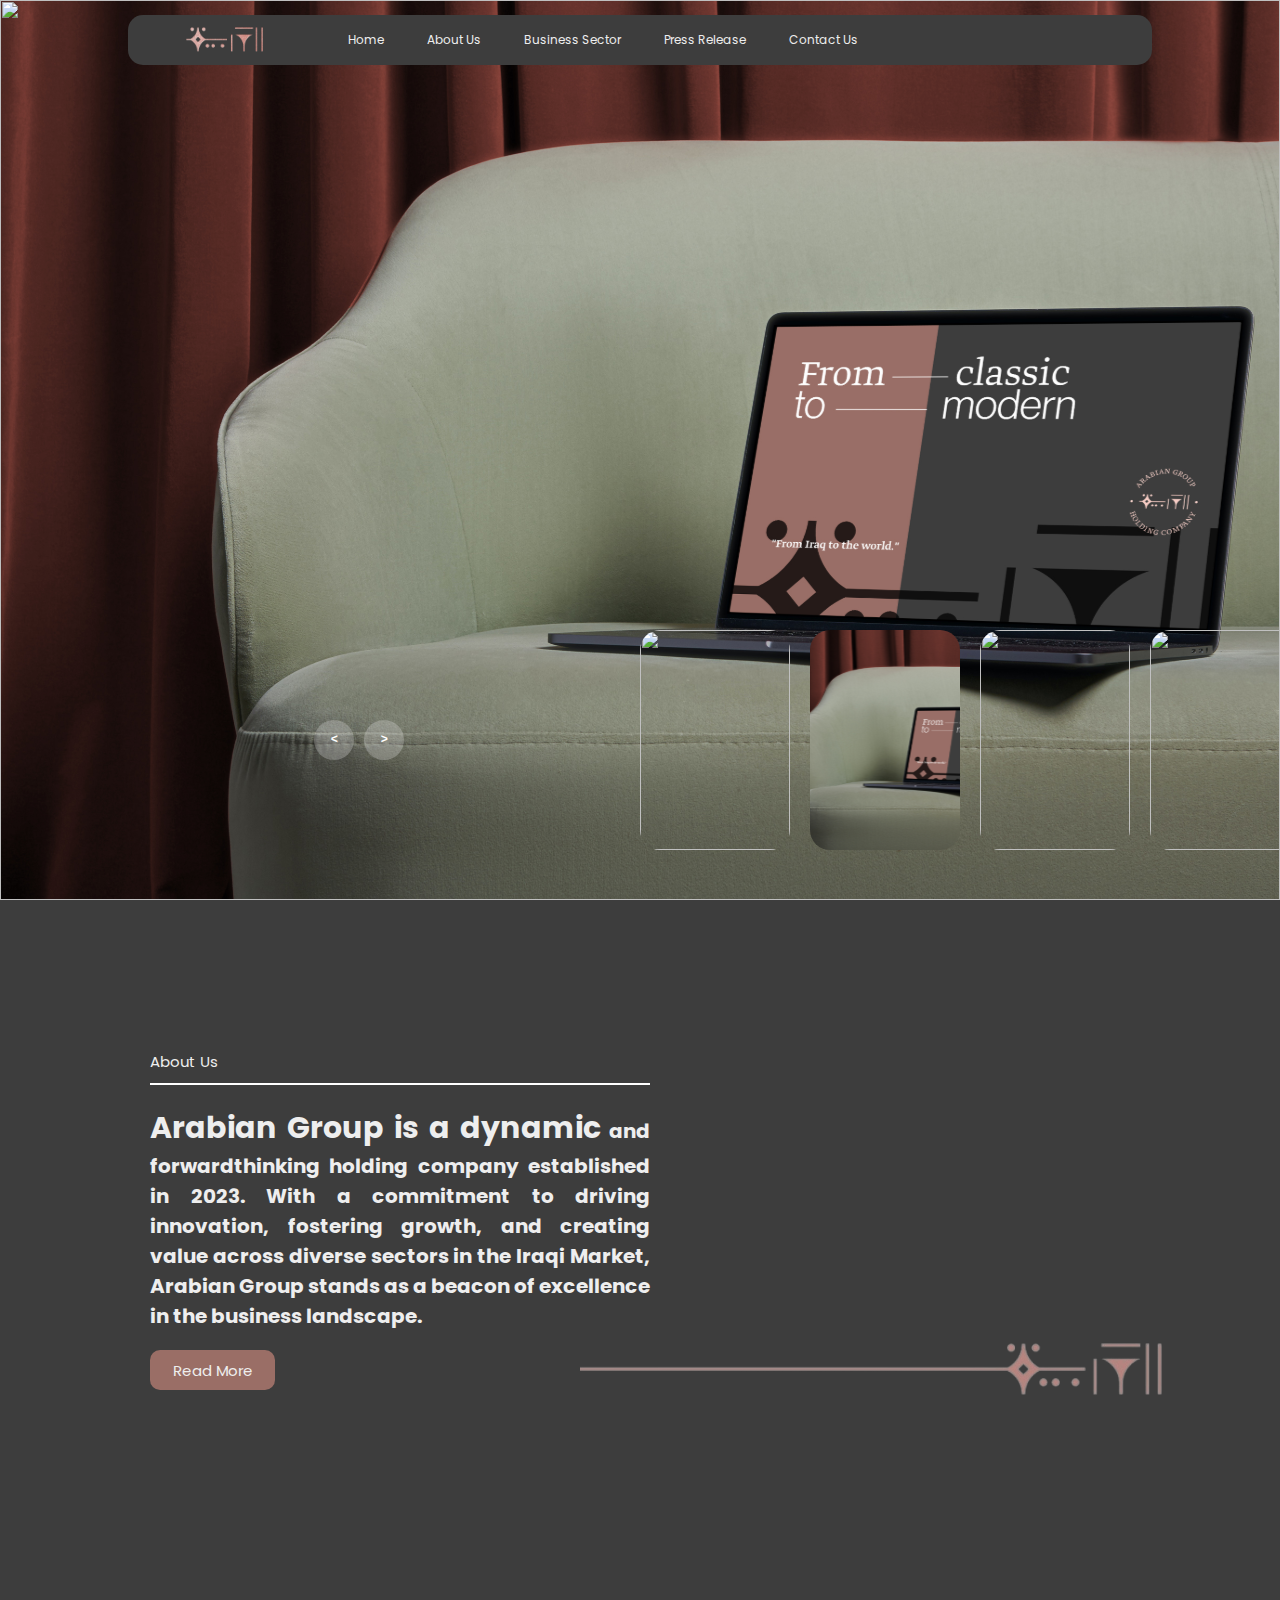
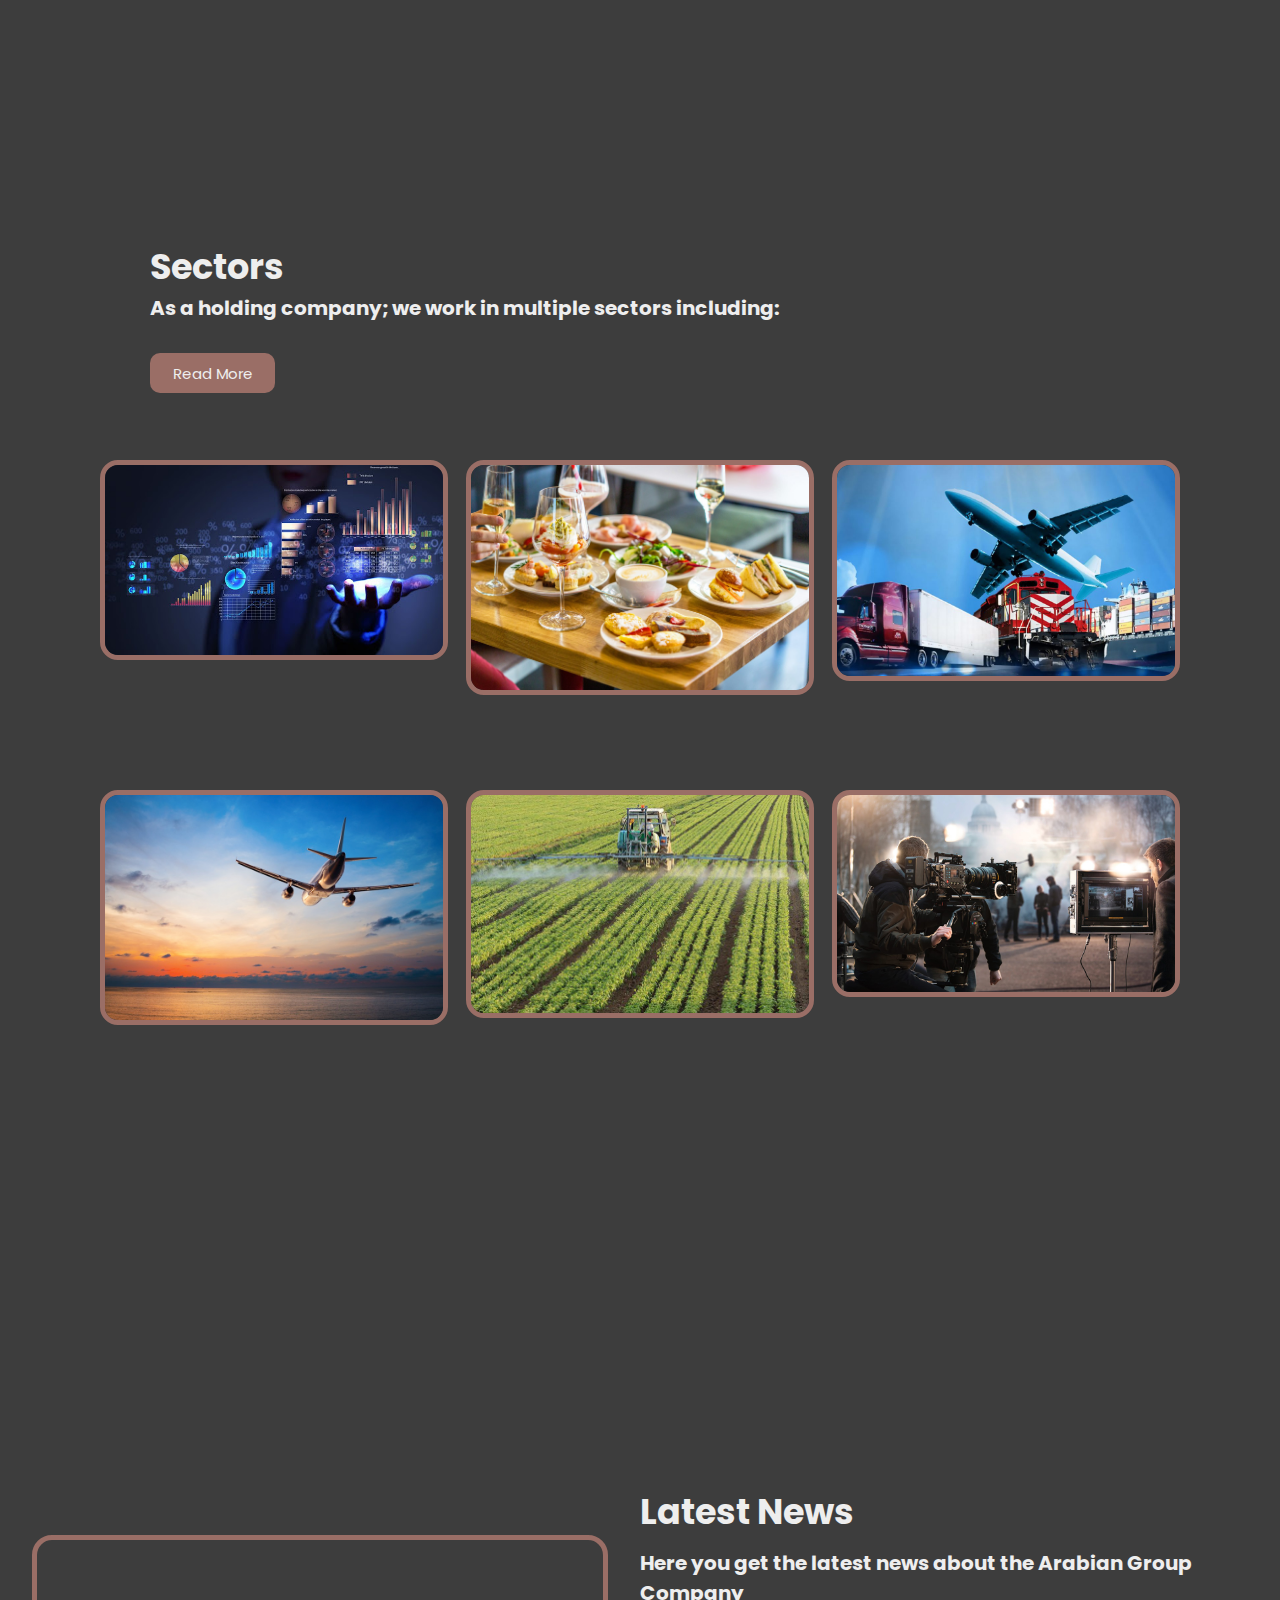
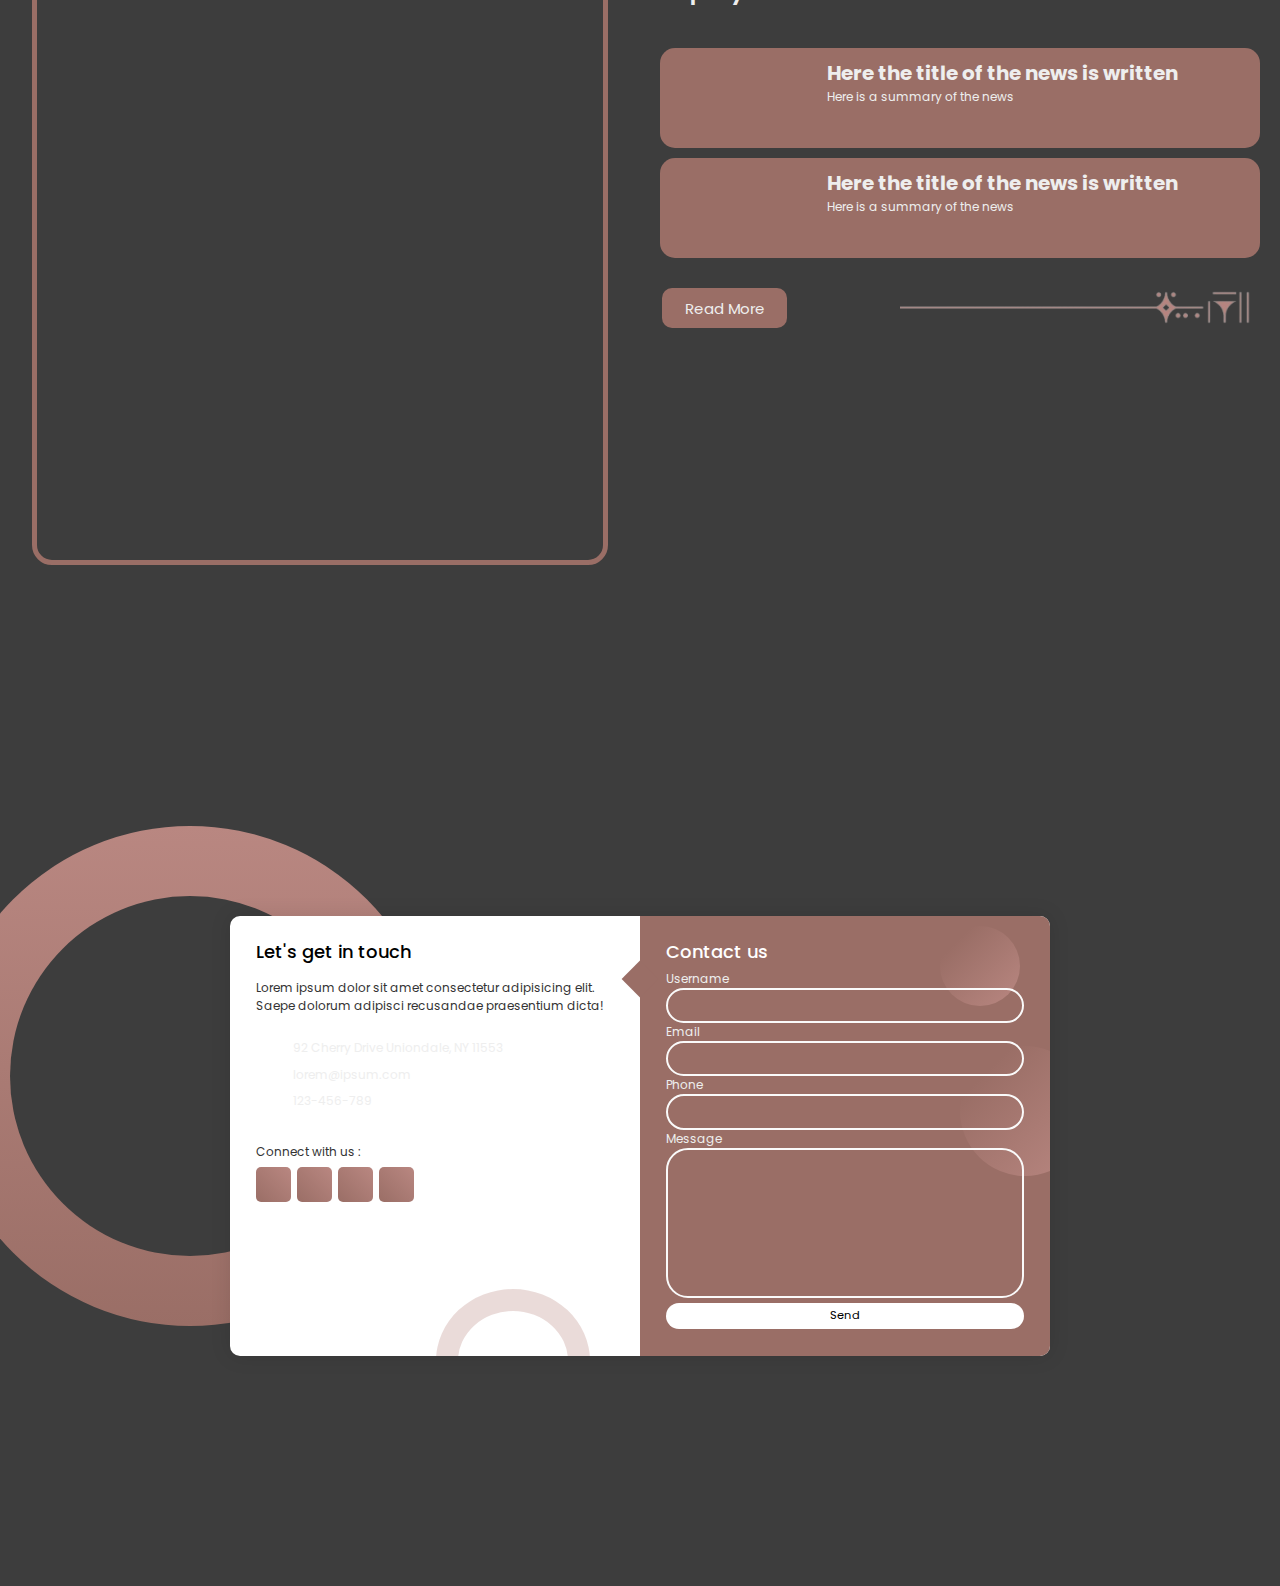
==== commit 89027132: "vv" ====
--- a/index.html
+++ b/index.html
@@ -266,17 +266,86 @@
             </div>
         </div>
      </div>
-     <div class="con">
-        <div class="contact-us">
-            <h2>Get in Touch</h2>
-            <form onsubmit="emailSend(); reset(); return false;">
-                <input type="text" id="name" placeholder="name" name="name" required>
-                <input type="text" id="phone" placeholder="phone" name="phone" required>
-                <input type="email" id="email" placeholder="email" name="email" required>
-                <button type="submit" class="btn">Submit</button>
-            </form>
-        </div> 
-     </div>
+    <div class="cont">
+      <span class="big-circle"></span>
+      <img src="img/shape.png" class="square" alt="" />
+      <div class="form">
+        <div class="contact-info">
+          <h3 class="title">Let's get in touch</h3>
+          <p class="text">
+            Lorem ipsum dolor sit amet consectetur adipisicing elit. Saepe
+            dolorum adipisci recusandae praesentium dicta!
+          </p>
+
+          <div class="info">
+            <div class="information">
+              <img src="img/location.png" class="icon" alt="" />
+              <p>92 Cherry Drive Uniondale, NY 11553</p>
+            </div>
+            <div class="information">
+              <img src="img/email.png" class="icon" alt="" />
+              <p>lorem@ipsum.com</p>
+            </div>
+            <div class="information">
+              <img src="img/phone.png" class="icon" alt="" />
+              <p>123-456-789</p>
+            </div>
+          </div>
+
+          <div class="social-media">
+            <p>Connect with us :</p>
+            <div class="social-icons">
+              <a href="#">
+                <i class="fab fa-facebook-f"></i>
+              </a>
+              <a href="#">
+                <i class="fab fa-twitter"></i>
+              </a>
+              <a href="#">
+                <i class="fab fa-instagram"></i>
+              </a>
+              <a href="#">
+                <i class="fab fa-linkedin-in"></i>
+              </a>
+            </div>
+          </div>
+        </div>
+
+        <div class="contact-form">
+          <span class="circle one"></span>
+          <span class="circle two"></span>
+
+          <form action="index.html" autocomplete="off">
+            <h3 class="title">Contact us</h3>
+            <div class="input-container">
+                <label for="">Username</label>
+                <span></span>
+              <input type="text" name="name" class="input" />
+             
+            </div>
+            <div class="input-container">
+                <label for="">Email</label>
+              <span></span>
+              <input type="email" name="email" class="input" />
+              
+            </div>
+            <div class="input-container">
+                <label for="">Phone</label>
+              <span></span>
+              <input type="tel" name="phone" class="input" />
+              
+            </div>
+            <div class="input-container textarea">
+                <label for="">Message</label>
+              <span></span>
+              <textarea name="message" class="input"></textarea>
+              
+            </div>
+            <input type="submit" value="Send" class="btn" />
+          </form>
+        </div>
+      </div>
+    </div>
     
 	<script src="https://unpkg.com/sweetalert/dist/sweetalert.min.js"></script>
     <script src="https://smtpjs.com/v3/smtp.js">
--- a/style.css
+++ b/style.css
@@ -1,3 +1,4 @@
+@import url("https://fonts.googleapis.com/css2?family=Poppins:wght@100;200;300;400;500;600;700;800&display=swap");
 @import url('https://fonts.googleapis.com/css2?family=Poppins:ital,wght@0,100;0,200;0,300;0,400;0,500;0,600;0,700;0,800;0,900;1,100;1,200;1,300;1,400;1,500;1,600;1,700;1,800;1,900&display=swap');
 :root {
     /*========== Colors ==========*/
@@ -14,7 +15,10 @@
     --h2-font-size: 1.25rem;
     --small-font-size: .813rem;
   }
-  
+input,
+textarea {
+  font-family: "Poppins", sans-serif;
+}
   /*========== Responsive typography ==========*/
   @media screen and (min-width: 1120px) {
     :root {
@@ -661,7 +665,7 @@
 .img-back-news{
     width: 90%;
     height: 70%;
-    background: url(/image/22.svg);
+    background: url(/image/me);
     background-position: center;
     background-size: cover;
     border-radius: 20px;
@@ -818,4 +822,376 @@
   .container{
     top: 150px;
   }
-}+}
+.cont {
+  position: relative;
+  width: 100%;
+  min-height: 100vh;
+  padding: 2rem;
+  background-color: #3d3d3d;
+  overflow: hidden;
+  top: 286px;
+  display: flex;
+  align-items: center;
+  justify-content: center;
+}
+
+.form {
+  width: 100%;
+  max-width: 820px;
+  background-color: #fff;
+  border-radius: 10px;
+  box-shadow: 0 0 20px 1px rgba(0, 0, 0, 0.1);
+  z-index: 1000;
+  overflow: hidden;
+  display: grid;
+  grid-template-columns: repeat(2, 1fr);
+}
+
+.contact-form {
+  background-color: #9a6e66;
+  position: relative;
+}
+
+.circle {
+  border-radius: 50%;
+  background: linear-gradient(135deg, transparent 20%, #b98781);
+  position: absolute;
+}
+
+.circle.one {
+  width: 130px;
+  height: 130px;
+  top: 130px;
+  right: -40px;
+}
+
+.circle.two {
+  width: 80px;
+  height: 80px;
+  top: 10px;
+  right: 30px;
+}
+
+.contact-form:before {
+  content: "";
+  position: absolute;
+  width: 26px;
+  height: 26px;
+  background-color: #9a6e66;
+  transform: rotate(45deg);
+  top: 50px;
+  left: -13px;
+}
+
+form {
+  padding: 2.3rem 2.2rem;
+  z-index: 10;
+  overflow: hidden;
+  position: relative;
+}
+
+.title {
+  color: #fff;
+  font-weight: 500;
+  font-size: 1.5rem;
+  line-height: 1;
+  margin-bottom: 0.7rem;
+}
+
+.input-cont {
+  position: relative;
+  margin: 1rem 0;
+}
+
+.input {
+  width: 100%;
+  outline: none;
+  border: 2px solid #fafafa;
+  background: none;
+  padding: 0.6rem 1.2rem;
+  color: #fff;
+  font-weight: 500;
+  font-size: 0.95rem;
+  letter-spacing: 0.5px;
+  border-radius: 25px;
+  transition: 0.3s;
+}
+
+textarea.input {
+  padding: 0.8rem 1.2rem;
+  min-height: 150px;
+  border-radius: 22px;
+  resize: none;
+  overflow-y: auto;
+}
+
+.input-cont label {
+  position: absolute;
+  top: 50%;
+  left: 15px;
+  transform: translateY(-50%);
+  padding: 0 0.4rem;
+  color: #fafafa;
+  font-size: 0.9rem;
+  font-weight: 400;
+  pointer-events: none;
+  z-index: 1000;
+  transition: 0.5s;
+}
+
+.input-cont.textarea label {
+  top: 1rem;
+  transform: translateY(0);
+}
+
+.btn {
+  padding: 0.6rem 1.3rem;
+  background-color: #fff;
+  border: 2px solid #fafafa;
+  font-size: 0.95rem;
+  color: #000;
+  line-height: 1;
+  border-radius: 25px;
+  outline: none;
+  cursor: pointer;
+  transition: 0.3s;
+  margin: 0;
+}
+
+.btn:hover {
+  background-color: transparent;
+  color: #fff;
+}
+
+.input-cont span {
+  position: absolute;
+  top: 0;
+  left: 25px;
+  transform: translateY(-50%);
+  font-size: 0.8rem;
+  padding: 0 0.4rem;
+  color: transparent;
+  pointer-events: none;
+  z-index: 500;
+}
+
+.input-cont span:before,
+.input-cont span:after {
+  content: "";
+  position: absolute;
+  width: 10%;
+  opacity: 0;
+  transition: 0.3s;
+  height: 5px;
+  background-color: #1abc9c;
+  top: 50%;
+  transform: translateY(-50%);
+}
+
+.input-cont span:before {
+  left: 50%;
+}
+
+.input-cont span:after {
+  right: 50%;
+}
+
+.input-cont.focus label {
+  top: 0;
+  transform: translateY(-50%);
+  left: 25px;
+  font-size: 0.8rem;
+}
+
+.input-cont.focus span:before,
+.input-cont.focus span:after {
+  width: 50%;
+  opacity: 1;
+}
+
+.contact-info {
+  padding: 2.3rem 2.2rem;
+  position: relative;
+}
+
+.contact-info .title {
+  color: #000;
+}
+
+.text {
+  color: #333;
+  margin: 1.5rem 0 2rem 0;
+}
+
+.information {
+  display: flex;
+  color: #555;
+  margin: 0.7rem 0;
+  align-items: center;
+  font-size: 0.95rem;
+}
+
+.icon {
+  width: 28px;
+  margin-right: 0.7rem;
+}
+
+.social-media {
+  padding: 2rem 0 0 0;
+}
+
+.social-media p {
+  color: #333;
+}
+
+.social-icons {
+  display: flex;
+  margin-top: 0.5rem;
+}
+
+.social-icons a {
+  width: 35px;
+  height: 35px;
+  border-radius: 5px;
+  background: linear-gradient(45deg, #9a6e66, #b98781);
+  color: #fff;
+  text-align: center;
+  line-height: 35px;
+  margin-right: 0.5rem;
+  transition: 0.3s;
+}
+
+.social-icons a:hover {
+  transform: scale(1.05);
+}
+
+.contact-info:before {
+  content: "";
+  position: absolute;
+  width: 110px;
+  height: 100px;
+  border: 22px solid #b98781;
+  border-radius: 50%;
+  bottom: -77px;
+  right: 50px;
+  opacity: 0.3;
+}
+
+.big-circle {
+  position: absolute;
+  width: 500px;
+  height: 500px;
+  border-radius: 50%;
+  background: linear-gradient(to bottom, #b98781, #9a6e66);
+  bottom: 50%;
+  right: 50%;
+  transform: translate(-40%, 38%);
+}
+
+.big-circle:after {
+  content: "";
+  position: absolute;
+  width: 360px;
+  height: 360px;
+  background-color: #3d3d3d;
+  border-radius: 50%;
+  top: calc(50% - 180px);
+  left: calc(50% - 180px);
+}
+
+.square {
+  position: absolute;
+  height: 400px;
+  top: 50%;
+  left: 50%;
+  transform: translate(181%, 11%);
+  opacity: 0.2;
+}
+
+@media (max-width: 850px) {
+  .form {
+    grid-template-columns: 1fr;
+  }
+
+  .contact-info:before {
+    bottom: initial;
+    top: -75px;
+    right: 65px;
+    transform: scale(0.95);
+  }
+
+  .contact-form:before {
+    top: -13px;
+    left: initial;
+    right: 70px;
+  }
+
+  .square {
+    transform: translate(140%, 43%);
+    height: 350px;
+  }
+
+  .big-circle {
+    bottom: 75%;
+    transform: scale(0.9) translate(-40%, 30%);
+    right: 50%;
+  }
+
+  .text {
+    margin: 1rem 0 1.5rem 0;
+  }
+
+  .social-media {
+    padding: 1.5rem 0 0 0;
+  }
+}
+
+@media (max-width: 480px) {
+  .cont {
+    padding: 1.5rem;
+    top: 400px;
+  }
+
+  .contact-info:before {
+    display: none;
+  }
+
+  .square,
+  .big-circle {
+    display: none;
+  }
+
+  form,
+  .contact-info {
+    padding: 1.7rem 1.6rem;
+  }
+
+  .text,
+  .information,
+  .social-media p {
+    font-size: 0.8rem;
+  }
+
+  .title {
+    font-size: 1.15rem;
+  }
+
+  .social-icons a {
+    width: 30px;
+    height: 30px;
+    line-height: 30px;
+  }
+
+  .icon {
+    width: 23px;
+  }
+
+  .input {
+    padding: 0.45rem 1.2rem;
+  }
+
+  .btn {
+    padding: 0.45rem 1.2rem;
+  }
+}
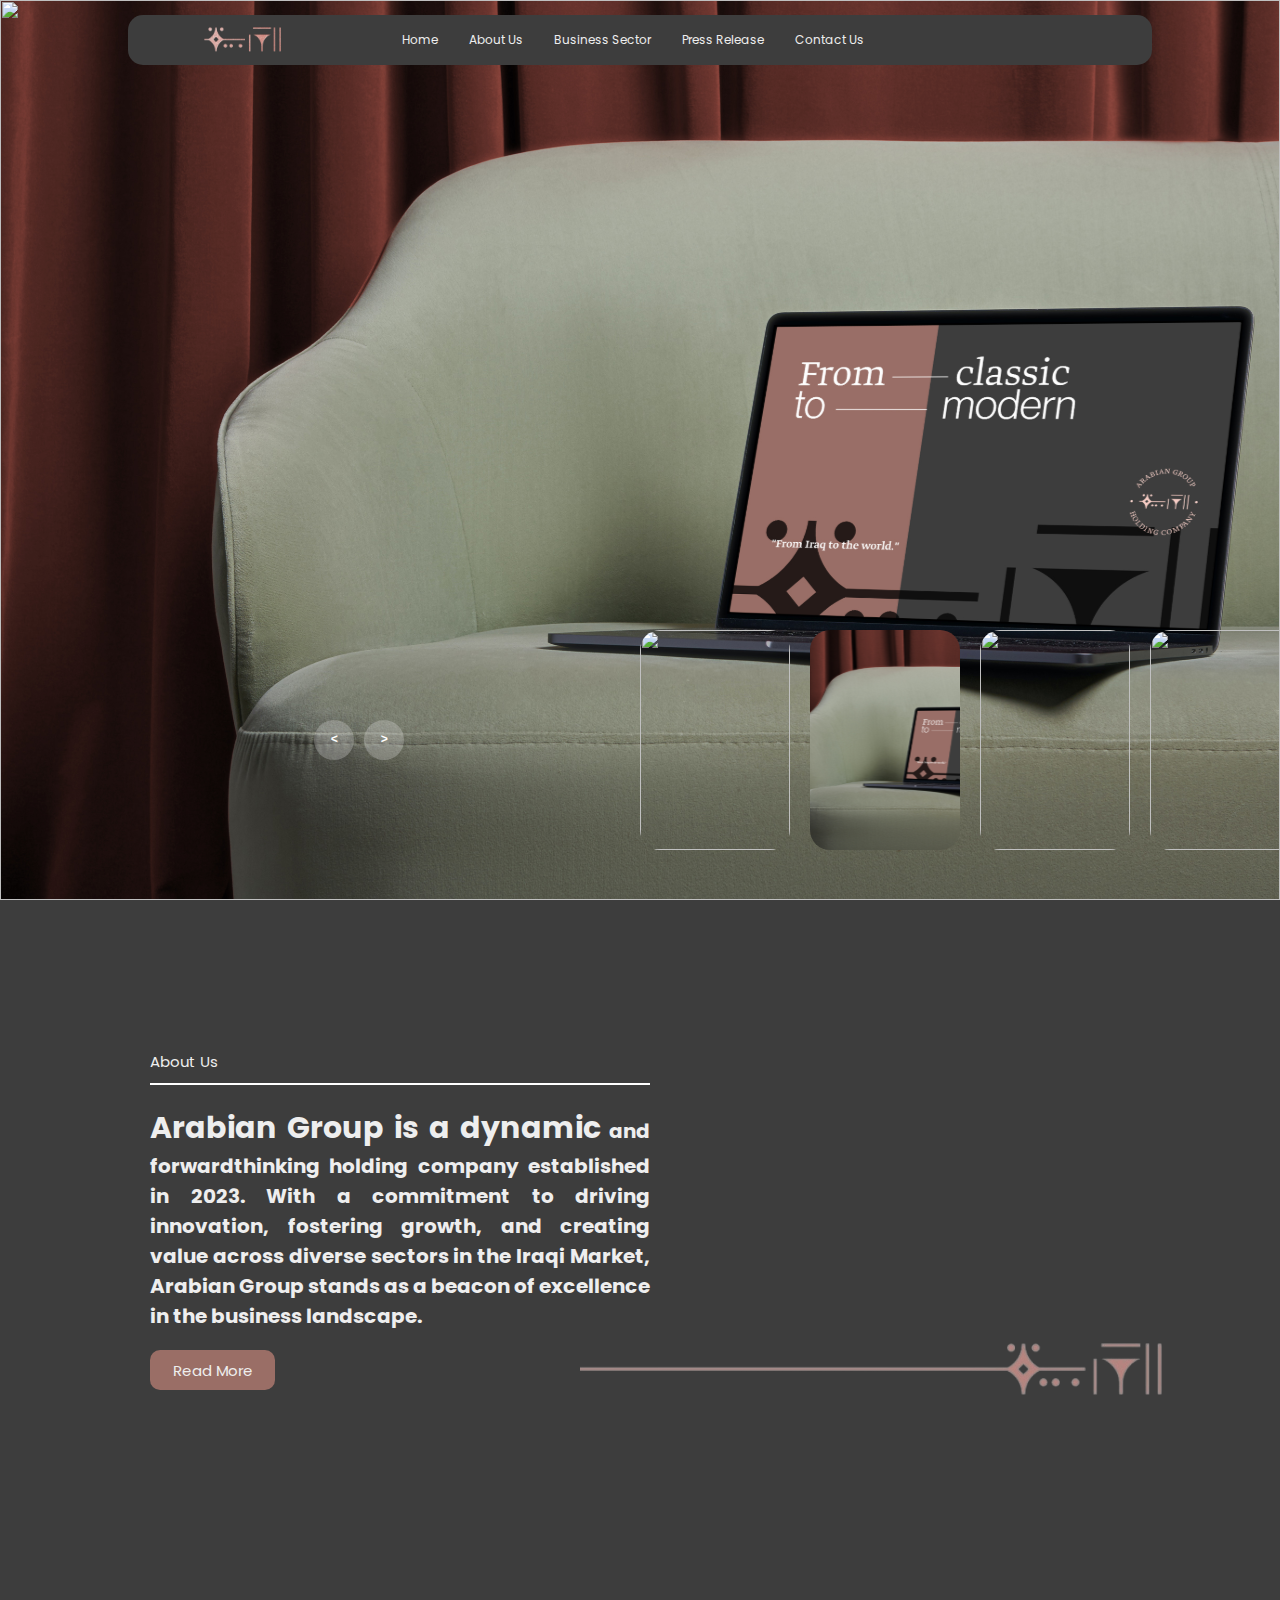
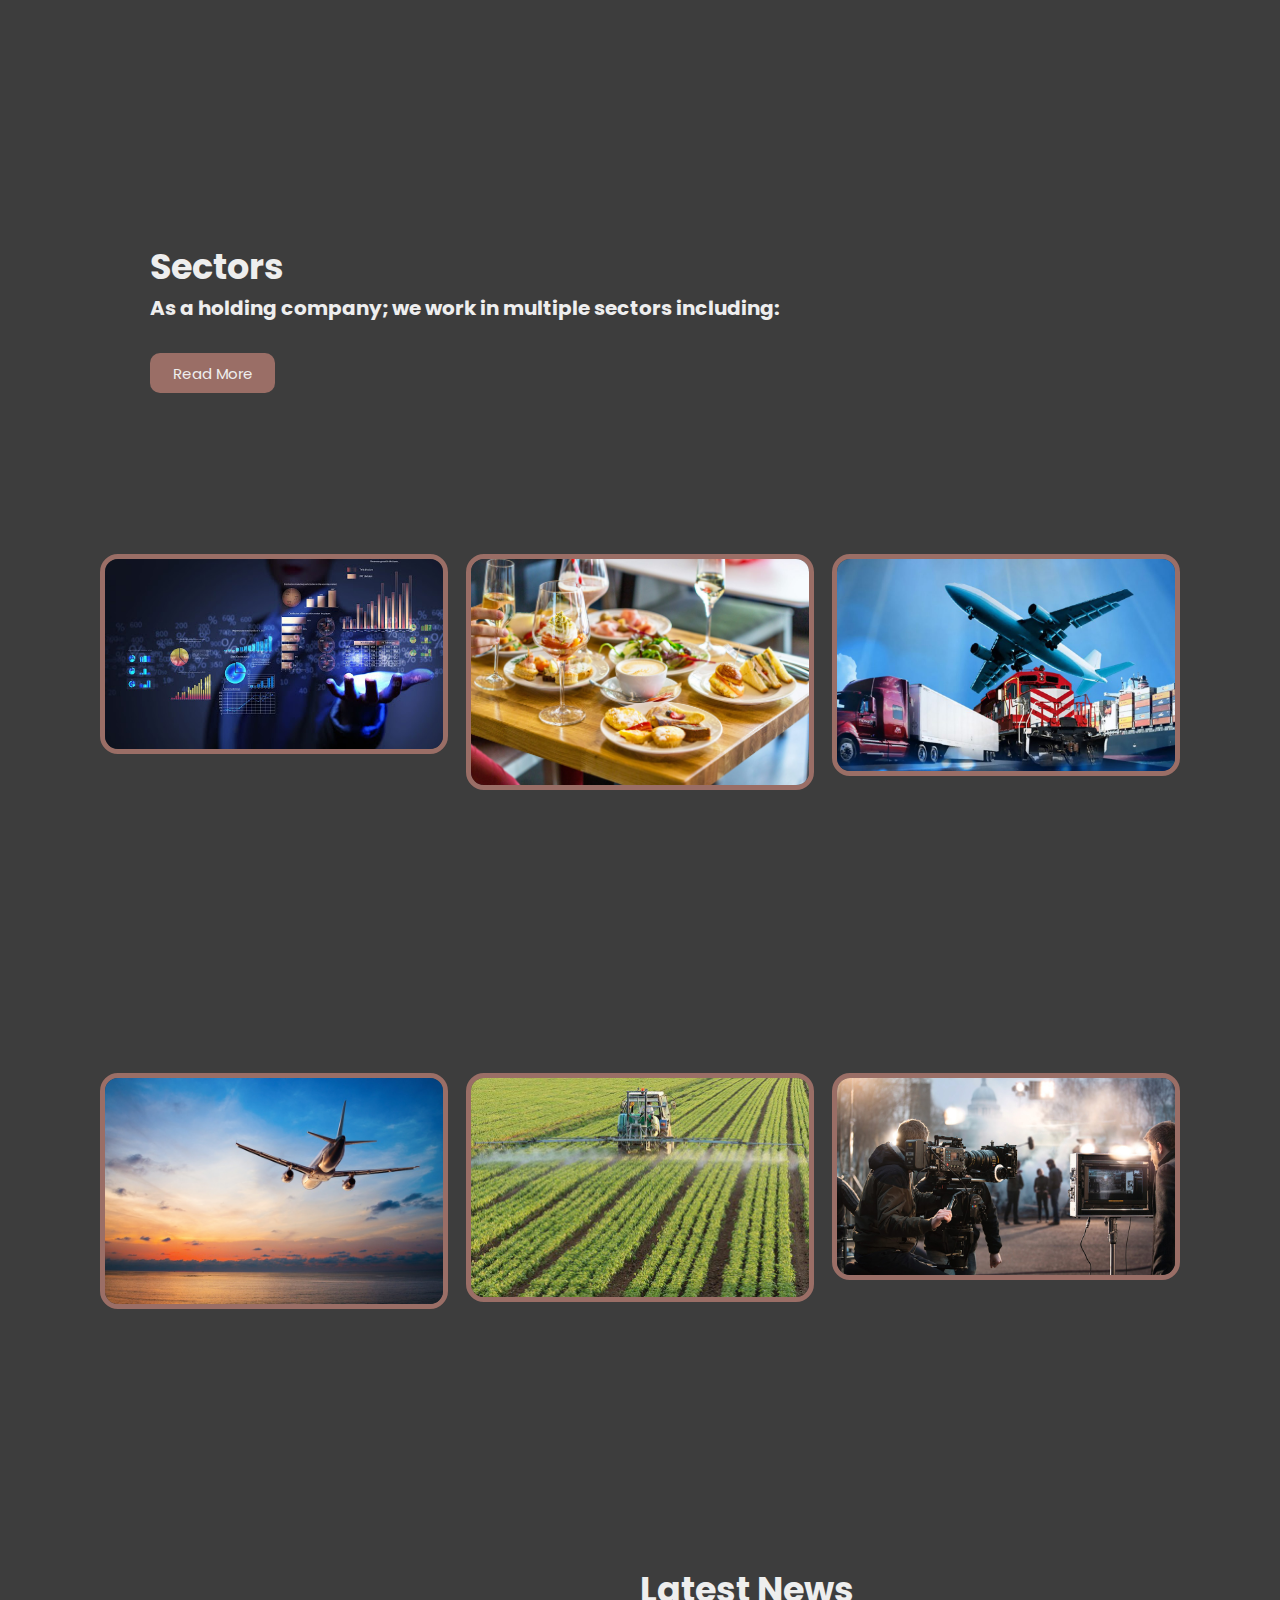
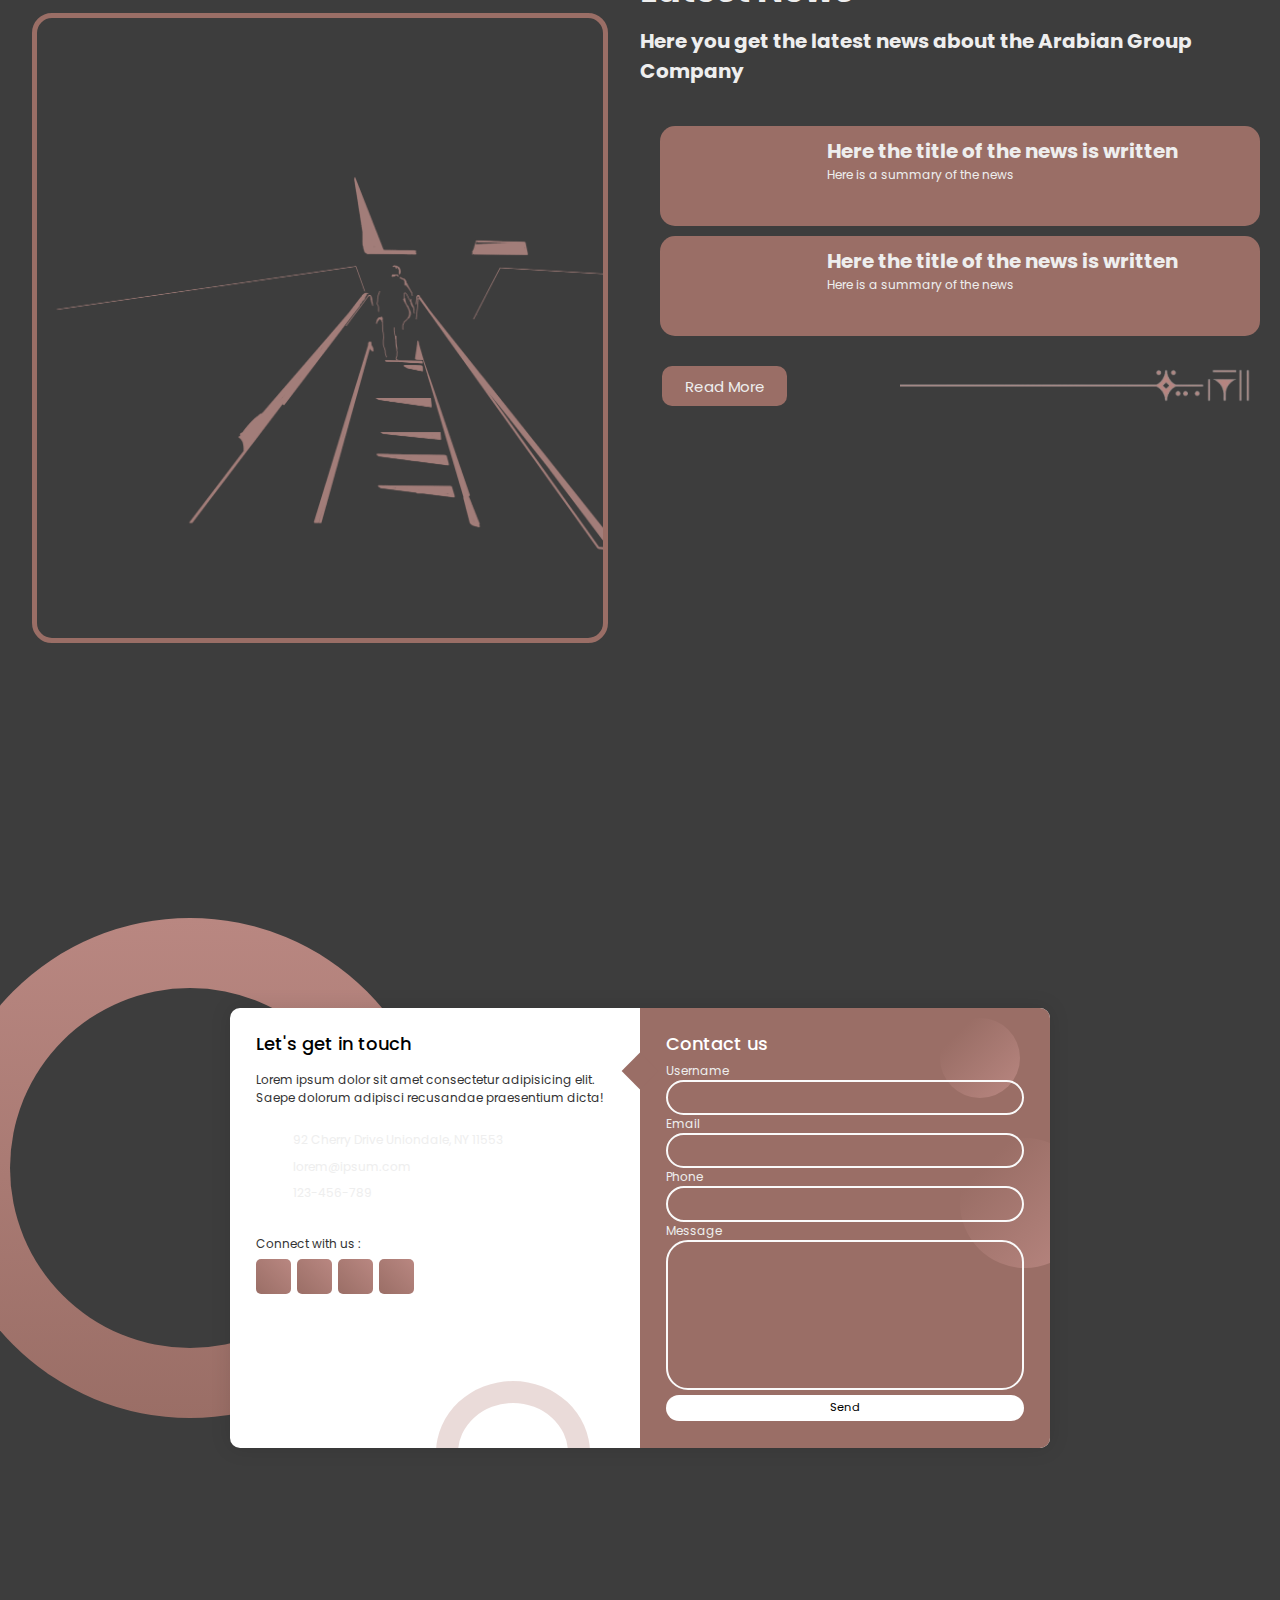
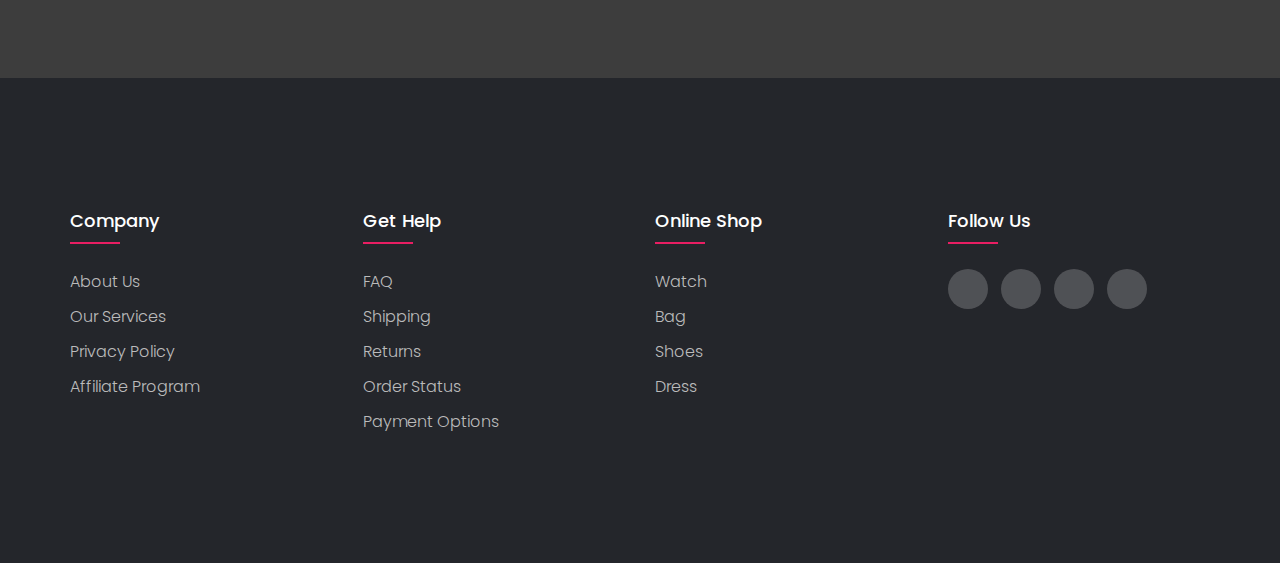
==== commit 53c81653: "finle" ====
--- a/index.html
+++ b/index.html
@@ -346,7 +346,49 @@
         </div>
       </div>
     </div>
-    
+    <footer class="footer">
+        <div class="fff">
+            <div class="row">
+                <div class="footer-col">
+                    <h4>company</h4>
+                    <ul>
+                        <li><a href="#">about us</a></li>
+                        <li><a href="#">our services</a></li>
+                        <li><a href="#">privacy policy</a></li>
+                        <li><a href="#">affiliate program</a></li>
+                    </ul>
+                </div>
+                <div class="footer-col">
+                    <h4>get help</h4>
+                    <ul>
+                        <li><a href="#">FAQ</a></li>
+                        <li><a href="#">shipping</a></li>
+                        <li><a href="#">returns</a></li>
+                        <li><a href="#">order status</a></li>
+                        <li><a href="#">payment options</a></li>
+                    </ul>
+                </div>
+                <div class="footer-col">
+                    <h4>online shop</h4>
+                    <ul>
+                        <li><a href="#">watch</a></li>
+                        <li><a href="#">bag</a></li>
+                        <li><a href="#">shoes</a></li>
+                        <li><a href="#">dress</a></li>
+                    </ul>
+                </div>
+                <div class="footer-col">
+                    <h4>follow us</h4>
+                    <div class="social-links">
+                        <a href="#"><i class="fab fa-facebook-f"></i></a>
+                        <a href="#"><i class="fab fa-twitter"></i></a>
+                        <a href="#"><i class="fab fa-instagram"></i></a>
+                        <a href="#"><i class="fab fa-linkedin-in"></i></a>
+                    </div>
+                </div>
+            </div>
+        </div>
+   </footer>
 	<script src="https://unpkg.com/sweetalert/dist/sweetalert.min.js"></script>
     <script src="https://smtpjs.com/v3/smtp.js">
     </script>
--- a/style.css
+++ b/style.css
@@ -88,7 +88,7 @@
 }
 nav a{
     color: #eee;
-    margin-right: 40px;
+    margin-right: 28px;
 }
 nav .links{
   margin-left: 10px;
@@ -429,10 +429,10 @@
 }
 @media screen and (max-width: 480px) {
   .about{
-    height: 65vh;
+    height: 90vh;
   }
   .caption-about{
-    left: 50px;
+    left: 40px;
     top: 50px;
     width: 300px;
   }
@@ -598,7 +598,7 @@
   /* For large devices */
   @media screen and (min-width: 1120px) {
     .container {
-      height: 100vh;
+      height: 142vh;
     }
   
     .card__container {
@@ -644,7 +644,7 @@
 @media screen and (max-width: 480px){
   .title-sectors{
     width: 300px;
-    left: 35px;
+    left: 18px;
     top: 8px;
   }
 }
@@ -653,7 +653,7 @@
     height: 100vh;
     display: flex;
     position: relative;
-    top: 300px;
+    
 }
 .img-news{
     width: 50%;
@@ -665,7 +665,7 @@
 .img-back-news{
     width: 90%;
     height: 70%;
-    background: url(/image/me);
+    background: url(/image/meet3\ copy.png);
     background-position: center;
     background-size: cover;
     border-radius: 20px;
@@ -820,7 +820,6 @@
    
   }
   .container{
-    top: 150px;
   }
 }
 .cont {
@@ -830,7 +829,6 @@
   padding: 2rem;
   background-color: #3d3d3d;
   overflow: hidden;
-  top: 286px;
   display: flex;
   align-items: center;
   justify-content: center;
@@ -1143,14 +1141,15 @@
   }
 
   .social-media {
-    padding: 1.5rem 0 0 0;
+    padding: 0rem 0px 0px 18px;
   }
 }
 
 @media (max-width: 480px) {
   .cont {
     padding: 1.5rem;
-    top: 400px;
+    top: 80px;
+    height: 120vh;
   }
 
   .contact-info:before {
@@ -1195,3 +1194,87 @@
     padding: 0.45rem 1.2rem;
   }
 }
+.fff{
+	max-width: 1170px;
+	margin:auto;
+  position: relative;
+}
+.row{
+	display: flex;
+	flex-wrap: wrap;
+}
+ul{
+	list-style: none;
+}
+.footer{
+	background-color: #24262b;
+  padding:129px 26px;
+}
+.footer-col{
+   width: 25%;
+   padding: 0 15px;
+}
+.footer-col h4{
+	font-size: 18px;
+	color: #ffffff;
+	text-transform: capitalize;
+	margin-bottom: 35px;
+	font-weight: 500;
+	position: relative;
+}
+.footer-col h4::before{
+	content: '';
+	position: absolute;
+	left:0;
+	bottom: -10px;
+	background-color: #e91e63;
+	height: 2px;
+	box-sizing: border-box;
+	width: 50px;
+}
+.footer-col ul li:not(:last-child){
+	margin-bottom: 10px;
+}
+.footer-col ul li a{
+	font-size: 16px;
+	text-transform: capitalize;
+	color: #ffffff;
+	text-decoration: none;
+	font-weight: 300;
+	color: #bbbbbb;
+	display: block;
+	transition: all 0.3s ease;
+}
+.footer-col ul li a:hover{
+	color: #ffffff;
+	padding-left: 8px;
+}
+.footer-col .social-links a{
+	display: inline-block;
+	height: 40px;
+	width: 40px;
+	background-color: rgba(255,255,255,0.2);
+	margin:0 10px 10px 0;
+	text-align: center;
+	line-height: 40px;
+	border-radius: 50%;
+	color: #ffffff;
+	transition: all 0.5s ease;
+}
+.footer-col .social-links a:hover{
+	color: #24262b;
+	background-color: #ffffff;
+}
+
+/*responsive*/
+@media(max-width: 767px){
+  .footer-col{
+    width: 50%;
+    margin-bottom: 30px;
+}
+}
+@media(max-width: 574px){
+  .footer-col{
+    width: 100%;
+}
+}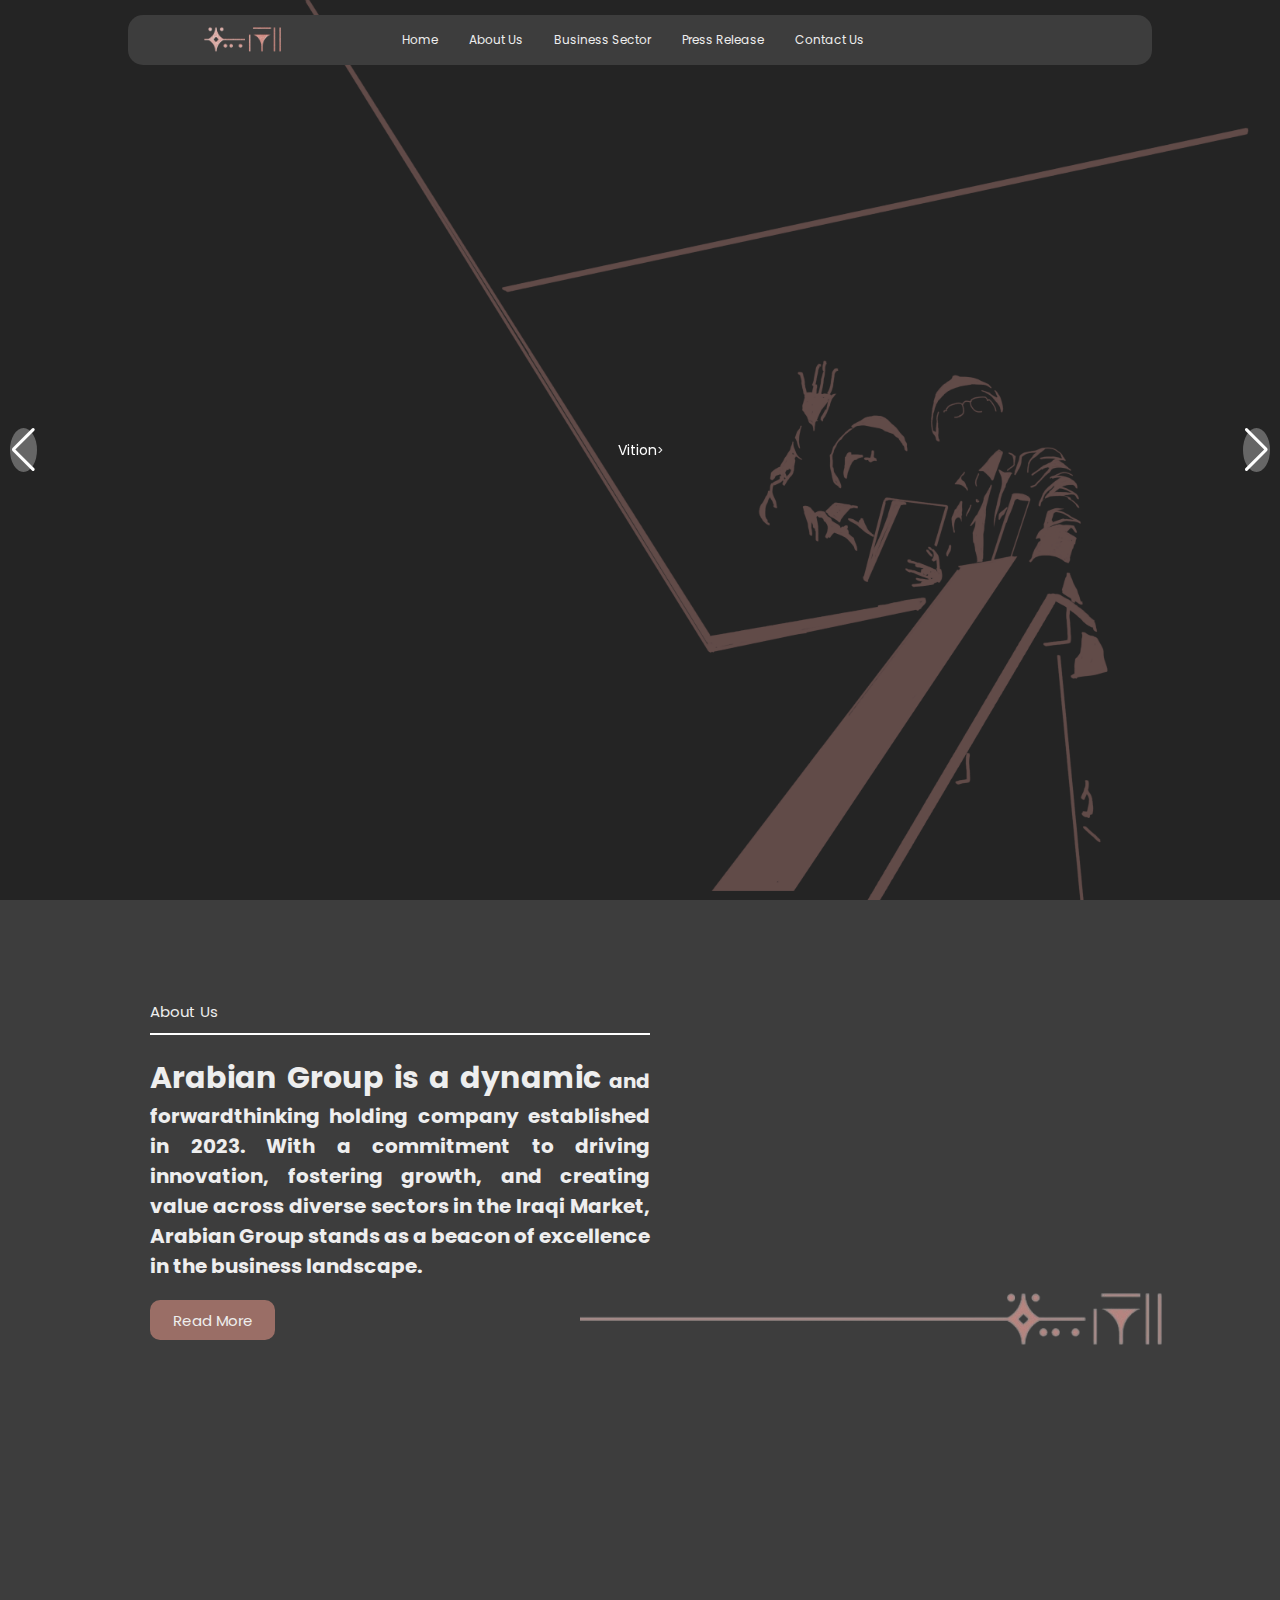
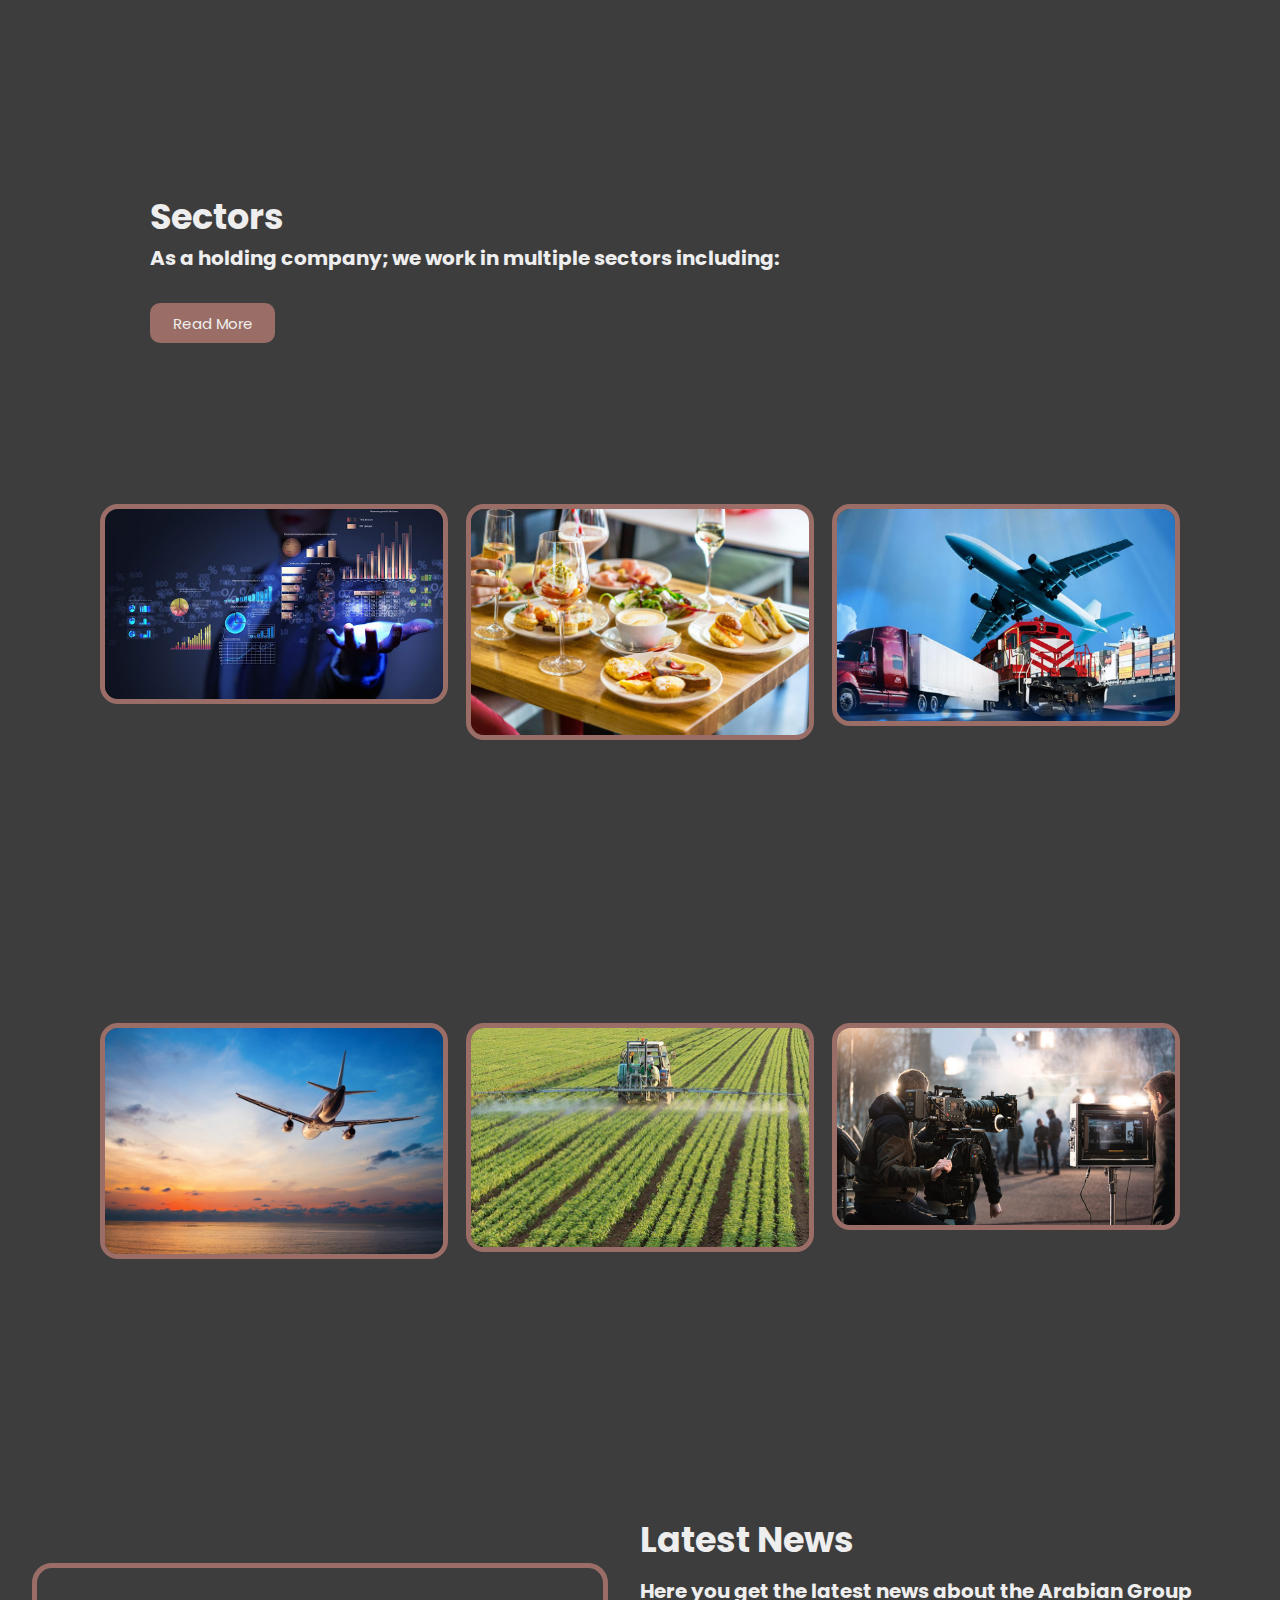
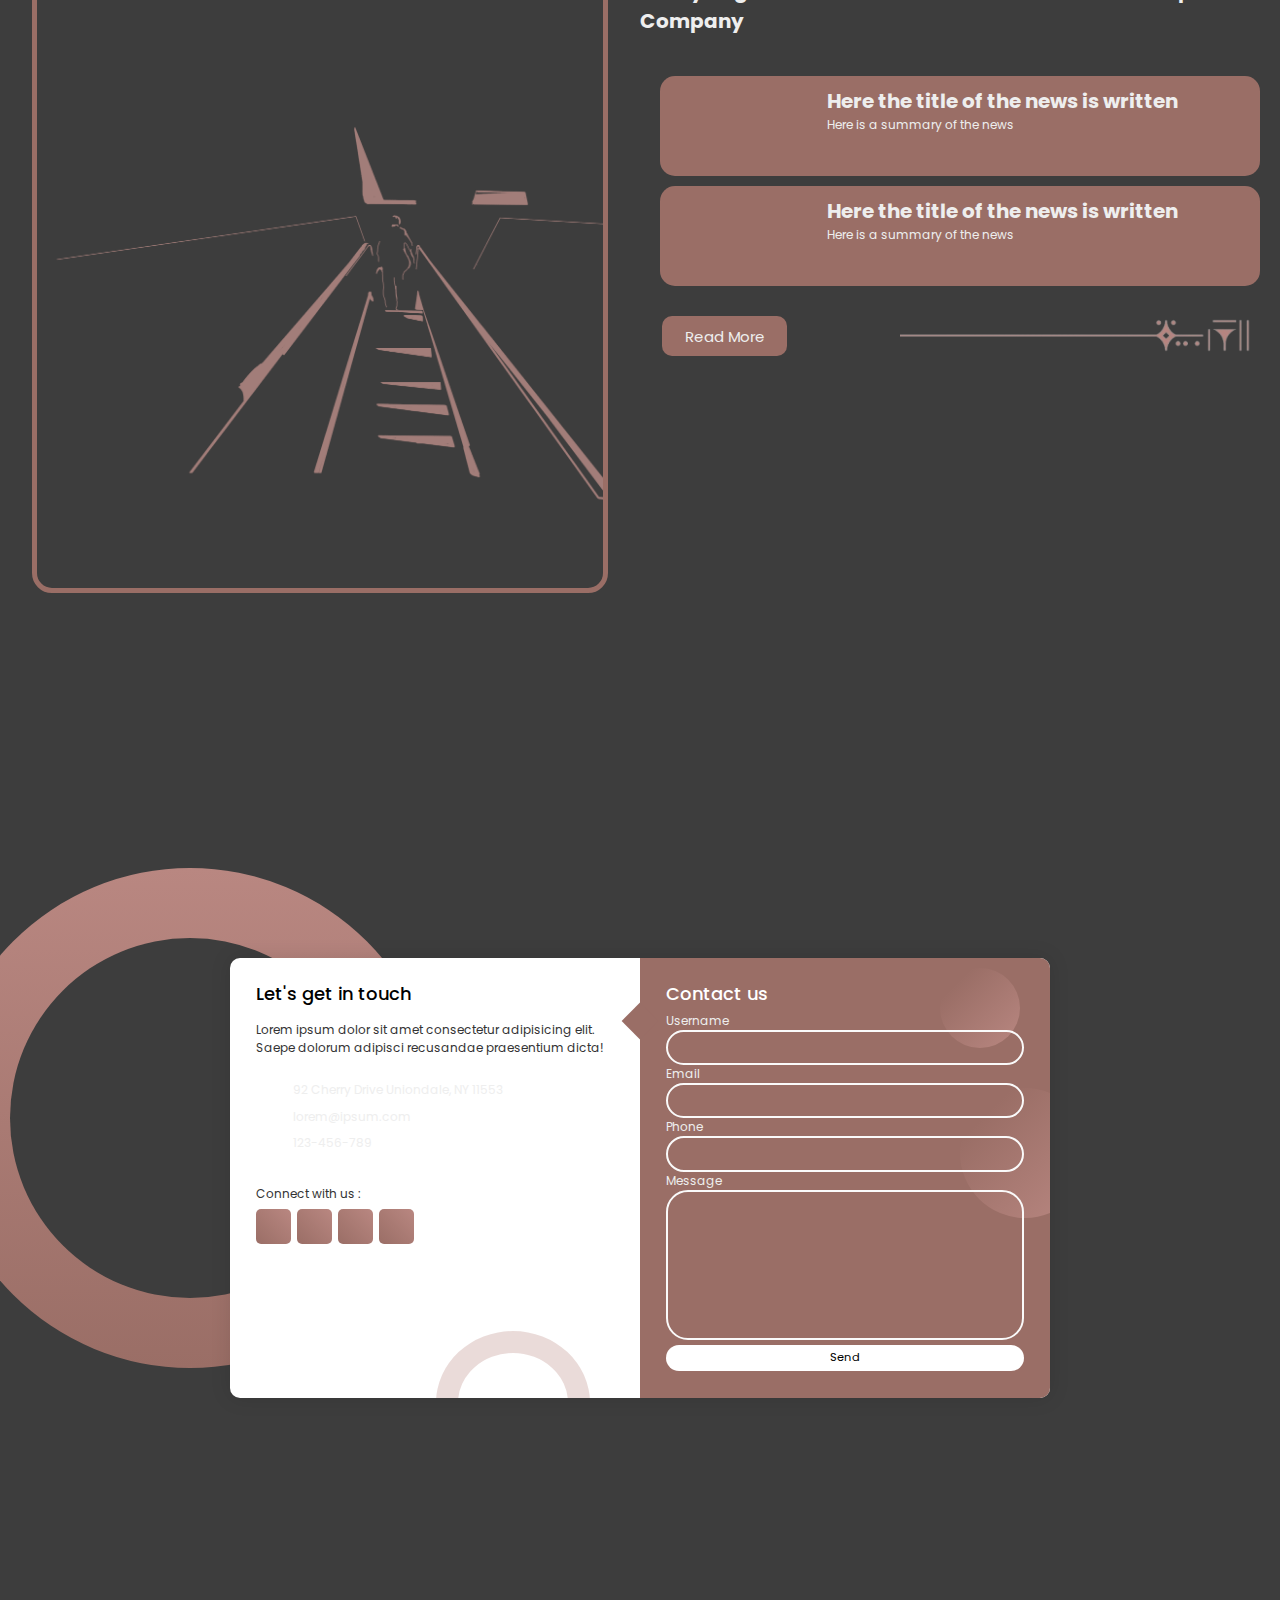
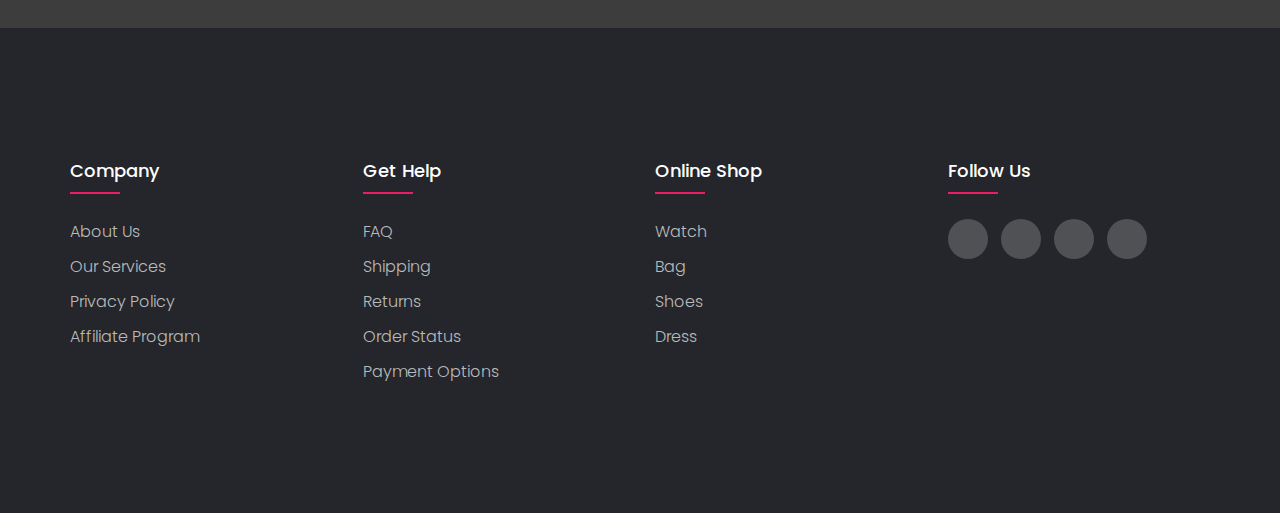
==== commit afc2c4c5: "sdf" ====
--- a/index.html
+++ b/index.html
@@ -6,6 +6,7 @@
     <title>Arabian Group</title>
     <link rel="stylesheet" href="style.css">
     <link rel="stylesheet" href="media.css">
+    <link rel="stylesheet" href="css/swiper-bundle.min.css" />
     <link rel="stylesheet" href="https://unpkg.com/aos@next/dist/aos.css" />
     <link rel="shortcut icon" href="/image/logo.png" type="image/x-icon">
     <script src="https://kit.fontawesome.com/f88373e562.js" crossorigin="anonymous"></script>
@@ -31,117 +32,66 @@
         </nav>
 
     <!-- carousel -->
-    <div class="carousel">
-        <!-- list item -->
-        <div class="list">
-            <div class="item">
-                <img src="image/11.svg">
-
-            </div>
-            <div class="item">
-                <img src="image/22.svg">
-                <!-- <div class="content">
-                    <div class="author">LUNDEV</div>
-                    <div class="title">DESIGN SLIDER</div>
-                    <div class="topic">ANIMAL</div>
-                    <div class="des">
-                        Lorem ipsum dolor, sit amet consectetur adipisicing elit. Ut sequi, rem magnam nesciunt minima placeat, itaque eum neque officiis unde, eaque optio ratione aliquid assumenda facere ab et quasi ducimus aut doloribus non numquam. Explicabo, laboriosam nisi reprehenderit tempora at laborum natus unde. Ut, exercitationem eum aperiam illo illum laudantium?
-                    </div>
-                    <div class="buttons">
-                        <button>SEE MORE</button>
-                        <button>SUBSCRIBE</button>
-                    </div>
-                </div> -->
-            </div>
-            <div class="item">
-                <img src="image/33.svg">
-                <!-- <div class="content">
-                    <div class="author">LUNDEV</div>
-                    <div class="title">DESIGN SLIDER</div>
-                    <div class="topic">ANIMAL</div>
-                    <div class="des">
-                        Lorem ipsum dolor, sit amet consectetur adipisicing elit. Ut sequi, rem magnam nesciunt minima placeat, itaque eum neque officiis unde, eaque optio ratione aliquid assumenda facere ab et quasi ducimus aut doloribus non numquam. Explicabo, laboriosam nisi reprehenderit tempora at laborum natus unde. Ut, exercitationem eum aperiam illo illum laudantium?
-                    </div>
-                    <div class="buttons">
-                        <button>SEE MORE</button>
-                        <button>SUBSCRIBE</button>
-                    </div>
-                </div> -->
-            </div>
-            <div class="item">
-                <img src="image/44.svg">
-                <!-- <div class="content">
-                    <div class="author">LUNDEV</div>
-                    <div class="title">DESIGN SLIDER</div>
-                    <div class="topic">ANIMAL</div>
-                    <div class="des">
-                        Lorem ipsum dolor, sit amet consectetur adipisicing elit. Ut sequi, rem magnam nesciunt minima placeat, itaque eum neque officiis unde, eaque optio ratione aliquid assumenda facere ab et quasi ducimus aut doloribus non numquam. Explicabo, laboriosam nisi reprehenderit tempora at laborum natus unde. Ut, exercitationem eum aperiam illo illum laudantium?
-                    </div>
-                    <div class="buttons">
-                        <button>SEE MORE</button>
-                        <button>SUBSCRIBE</button>
-                    </div>
-                </div> -->
-            </div>
-        </div>
-        <!-- list thumnail -->
-        <div class="thumbnail">
-            <div class="item">
-                <img src="image/11.svg">
-                <!-- <div class="content">
-                    <div class="title">
-                        Name Slider
-                    </div>
-                    <div class="description">
-                        Description
-                    </div>
-                </div> -->
-            </div>
-            <div class="item">
-                <img src="image/22.svg">
-                <!-- <div class="content">
-                    <div class="title">
-                        Name Slider
-                    </div>
-                    <div class="description">
-                        Description
-                    </div>
-                </div> -->
-            </div>
-            <div class="item">
-                <img src="image/33.svg">
-                <!-- <div class="content">
-                    <div class="title">
-                        Name Slider
-                    </div>
-                    <div class="description">
-                        Description
-                    </div>
-                </div> -->
-            </div>
-            <div class="item">
-                <img src="image/44.svg">
-                <!-- <div class="content">
-                    <div class="title">
-                        Name Slider
-                    </div>
-                    <div class="description">
-                        Description
-                    </div>
-                </div> -->
-            </div>
-        </div>
-        <!-- next prev -->
-
-        <div class="arrows">
-            <button id="prev"><</button>
-            <button id="next">></button>
-        </div>
-        <!-- time running -->
-        <div class="time"></div>
-    </div>
+    <section class="main swiper mySwiper">
+        <div class="wrapper swiper-wrapper">
+          <div class="slide swiper-slide">
+            <img src="image/2 copy.png" alt="" class="image" />
+            <div class="image-data">
+              <span class="text">Vition</span>>
+              <!-- <a href="about.html" class="button">About Us</a> -->
+            </div>
+          </div>
+          <div class="slide swiper-slide">
+            <img src="image/mission copy.png" alt="" class="image" />
+            <div class="image-data">
+              <span class="text">Mission.</span>
+              <h2>
+              </h2>
+              <!-- <a href="about.html" class="button">About Us</a> -->
+            </div>
+          </div>
+          <div class="slide swiper-slide">
+            <img src="image/vision copy.png" alt="" class="image" />
+            <div class="image-data">
+              <span class="text">Story.</span>
+              <h2>
+
+              </h2>
+              <!-- <a href="about.html" class="button">About Us</a> -->
+            </div>
+          </div>
+          <div class="slide swiper-slide">
+              <img src="image/our. story copy.png" alt="" class="image" />
+              <div class="image-data">
+                <span class="text">Sector</span>
+                <!-- <h2>
+                  Alluring and Fragrant <br />
+                  Coffee Aroma
+                </h2> -->
+          /
+              </div>
+            </div>
+            <div class="slide swiper-slide">
+              <img src="image/our. story2 copy.png" alt="" class="image" />
+              <div class="image-data">
+                <span class="text">Story</span>
+                <!-- <h2>
+                  Alluring and Fragrant <br />
+                  Coffee Aroma
+                </h2> -->
+                <!-- <a href="about.html" class="button">About Us</a> -->
+              <!-- </div> -->
+            </div>
+        </div>
+  
+        <div class="swiper-button-next nav-btn"></div>
+        <div class="swiper-button-prev nav-btn"></div>
+        <div class="swiper-pagination"></div>
+      </section>
     <div class="about">
         <div class="caption-about">
+
+
             <p>About Us</p>
             <h1><span>Arabian Group is a dynamic</span> and forwardthinking holding company established in
                 2023. With a commitment to driving
@@ -389,6 +339,7 @@
             </div>
         </div>
    </footer>
+   <script src="JS/swiper-bundle.min.js"></script>
 	<script src="https://unpkg.com/sweetalert/dist/sweetalert.min.js"></script>
     <script src="https://smtpjs.com/v3/smtp.js">
     </script>
@@ -396,6 +347,19 @@
       <script>
         AOS.init();
       </script>
-    <script src="main.js"></script>
+    <script src="main.js">
+                var swiper = new Swiper(".mySwiper", {
+    slidesPerView: 1,
+    loop: true,
+    pagination: {
+      el: ".swiper-pagination",
+      clickable: true,
+    },
+    navigation: {
+      nextEl: ".swiper-button-next",
+      prevEl: ".swiper-button-prev",
+    },
+  });
+    </script>
 </body>
 </html>--- a/style.css
+++ b/style.css
@@ -98,287 +98,107 @@
   margin-left: 15px;
 }
 /* carousel */
-.carousel{
-    height: 100vh;
-    margin-top: -50px;
-    width: 100%;
-    overflow: hidden;
-    position: relative;
-}
-.carousel .list .item{
-    width: 100%;
-    height: 100%;
-    position: absolute;
-    inset: 0 0 0 0;
-}
-.carousel .list .item img{
-    width: 100%;
-    height: 100%;
-    object-fit: cover;
-}
-.carousel .list .item .content{
-    position: absolute;
-    top: 20%;
-    width: 1140px;
-    max-width: 80%;
-    left: 50%;
-    transform: translateX(-50%);
-    padding-right: 30%;
-    box-sizing: border-box;
-    color: #fff;
-    text-shadow: 0 5px 10px #0004;
-}
-.carousel .list .item .author{
-    font-weight: bold;
-    letter-spacing: 10px;
-}
-.carousel .list .item .title,
-.carousel .list .item .topic{
-    font-size: 5em;
-    font-weight: bold;
-    line-height: 1.3em;
-}
-.carousel .list .item .topic{
-    color: #f1683a;
-}
-.carousel .list .item .buttons{
-    display: grid;
-    grid-template-columns: repeat(2, 130px);
-    grid-template-rows: 40px;
-    gap: 5px;
-    margin-top: 20px;
-}
-.carousel .list .item .buttons button{
-    border: none;
-    background-color: #eee;
-    letter-spacing: 3px;
-    font-family: Poppins;
-    font-weight: 500;
-}
-.carousel .list .item .buttons button:nth-child(2){
-    background-color: transparent;
-    border: 1px solid #fff;
-    color: #eee;
-}
-/* thumbail */
-.thumbnail{
-    position: absolute;
-    bottom: 50px;
-    left: 50%;
-    width: max-content;
-    z-index: 100;
-    display: flex;
-    gap: 20px;
-}
-.thumbnail .item{
-    width: 150px;
-    height: 220px;
-    flex-shrink: 0;
-    position: relative;
-}
-.thumbnail .item img{
-    width: 100%;
-    height: 100%;
-    object-fit: cover;
-    border-radius: 20px;
-}
-.thumbnail .item .content{
-    color: #fff;
-    position: absolute;
-    bottom: 10px;
-    left: 10px;
-    right: 10px;
-}
-.thumbnail .item .content .title{
-    font-weight: 500;
-}
-.thumbnail .item .content .description{
-    font-weight: 300;
-}
-/* arrows */
-.arrows{
-    position: absolute;
-    top: 80%;
-    right: 52%;
-    z-index: 100;
-    width: 300px;
-    max-width: 30%;
-    display: flex;
-    gap: 10px;
-    align-items: center;
-}
-.arrows button{
-    width: 40px;
-    height: 40px;
-    border-radius: 50%;
-    background-color: #eee4;
-    border: none;
-    color: #fff;
-    font-family: monospace;
-    font-weight: bold;
-    transition: .5s;
-}
-.arrows button:hover{
-    background-color: #fff;
-    color: #000;
-}
-
-/* animation */
-.carousel .list .item:nth-child(1){
-    z-index: 1;
-}
-
-/* animation text in first item */
-
-.carousel .list .item:nth-child(1) .content .author,
-.carousel .list .item:nth-child(1) .content .title,
-.carousel .list .item:nth-child(1) .content .topic,
-.carousel .list .item:nth-child(1) .content .des,
-.carousel .list .item:nth-child(1) .content .buttons
-{
-    transform: translateY(50px);
-    filter: blur(20px);
-    opacity: 0;
-    animation: showContent .5s 1s linear 1 forwards;
-}
-@keyframes showContent{
-    to{
-        transform: translateY(0px);
-        filter: blur(0px);
-        opacity: 1;
-    }
-}
-.carousel .list .item:nth-child(1) .content .title{
-    animation-delay: 1.2s!important;
-}
-.carousel .list .item:nth-child(1) .content .topic{
-    animation-delay: 1.4s!important;
-}
-.carousel .list .item:nth-child(1) .content .des{
-    animation-delay: 1.6s!important;
-}
-.carousel .list .item:nth-child(1) .content .buttons{
-    animation-delay: 1.8s!important;
-}
-/* create animation when next click */
-.carousel.next .list .item:nth-child(1) img{
-    width: 150px;
-    height: 220px;
-    position: absolute;
-    bottom: 50px;
-    left: 50%;
-    border-radius: 30px;
-    animation: showImage .5s linear 1 forwards;
-}
-@keyframes showImage{
-    to{
-        bottom: 0;
-        left: 0;
-        width: 100%;
-        height: 100%;
-        border-radius: 0;
-    }
-}
-
-.carousel.next .thumbnail .item:nth-last-child(1){
-    overflow: hidden;
-    animation: showThumbnail .5s linear 1 forwards;
-}
-.carousel.prev .list .item img{
-    z-index: 100;
-}
-@keyframes showThumbnail{
-    from{
-        width: 0;
-        opacity: 0;
-    }
-}
-.carousel.next .thumbnail{
-    animation: effectNext .5s linear 1 forwards;
-}
-
-@keyframes effectNext{
-    from{
-        transform: translateX(150px);
-    }
-}
-
-/* running time */
-
-.carousel .time{
-    position: absolute;
-    z-index: 1000;
-    width: 0%;
-    height: 3px;
-    background-color: #f1683a;
-    left: 0;
-    top: 0;
-}
-
-.carousel.next .time,
-.carousel.prev .time{
-    animation: runningTime 3s linear 1 forwards;
-}
-@keyframes runningTime{
-    from{ width: 100%}
-    to{width: 0}
-}
-
-
-/* prev click */
-
-.carousel.prev .list .item:nth-child(2){
-    z-index: 2;
-}
-
-.carousel.prev .list .item:nth-child(2) img{
-    animation: outFrame 0.5s linear 1 forwards;
-    position: absolute;
-    bottom: 0;
-    left: 0;
-}
-@keyframes outFrame{
-    to{
-        width: 150px;
-        height: 220px;
-        bottom: 50px;
-        left: 50%;
-        border-radius: 20px;
-    }
-}
-
-.carousel.prev .thumbnail .item:nth-child(1){
-    overflow: hidden;
-    opacity: 0;
-    animation: showThumbnail .5s linear 1 forwards;
-}
-.carousel.next .arrows button,
-.carousel.prev .arrows button{
-    pointer-events: none;
-}
-.carousel.prev .list .item:nth-child(2) .content .author,
-.carousel.prev .list .item:nth-child(2) .content .title,
-.carousel.prev .list .item:nth-child(2) .content .topic,
-.carousel.prev .list .item:nth-child(2) .content .des,
-.carousel.prev .list .item:nth-child(2) .content .buttons
-{
-    animation: contentOut 1.5s linear 1 forwards!important;
-}
-
-@keyframes contentOut{
-    to{
-        transform: translateY(-150px);
-        filter: blur(20px);
-        opacity: 0;
-    }
-}
-@media screen and (max-width: 678px) {
-    .carousel .list .item .content{
-        padding-right: 0;
-    }
-    .carousel .list .item .content .title{
-        font-size: 30px;
-    }
+.main {
+  height: 100vh;
+  width: 100%;
+  margin: -50px;
+}
+.wrapper,
+.slide {
+  position: relative;
+  width: 100%;
+  height: 100%;
+}
+.slide {
+  overflow: hidden;
+}
+.slide::before {
+  content: "";
+  position: absolute;
+  height: 100%;
+  width: 100%;
+  background-color: rgba(0, 0, 0, 0.4);
+  z-index: 10;
+}
+.slide .image {
+  height: 100%;
+  width: 100%;
+  object-fit: cover;
+}
+.slide .image-data {
+  position: absolute;
+  top: 50%;
+  left: 50%;
+  transform: translate(-50%, -50%);
+  text-align: center;
+  width: 100%;
+  z-index: 100;
+}
+.image-data span.text {
+  font-size: 14px;
+  font-weight: 400;
+  color: #fff;
+}
+.image-data h2 {
+  font-size: 45px;
+  font-weight: 600;
+  color: #fff;
+}
+a.button {
+  display: inline-block;
+  padding: 10px 20px;
+  border-radius: 25px;
+  color: #333;
+  background: #fff;
+  text-decoration: none;
+  margin-top: 25px;
+  transition: all 0.3s ease;
+}
+a.button:hover {
+  color: #fff;
+  background-color: #c87e4f;
+}
+
+/* swiper button css */
+.nav-btn {
+  height: 50px;
+  width: 50px;
+  border-radius: 50%;
+  background: rgba(255, 255, 255, 0.3);
+}
+.nav-btn:hover {
+  background: rgba(255, 255, 255, 0.4);
+}
+.swiper-button-next {
+  right: 50px;
+}
+.swiper-button-prev {
+  left: 50px;
+}
+.nav-btn::before,
+.nav-btn::after {
+  font-size: 25px;
+  color: #fff;
+}
+.swiper-pagination-bullet {
+  opacity: 1;
+  height: 12px;
+  width: 12px;
+  background-color: #fff;
+  visibility: hidden;
+}
+.swiper-pagination-bullet-active {
+  border: 2px solid #fff;
+  background-color: #c87e4f;
+}
+
+@media screen and (max-width: 768px) {
+  .nav-btn {
+    visibility: hidden;
+  }
+  .swiper-pagination-bullet {
+    visibility: visible;
+  }
 }
 .about{
     width: 100%;
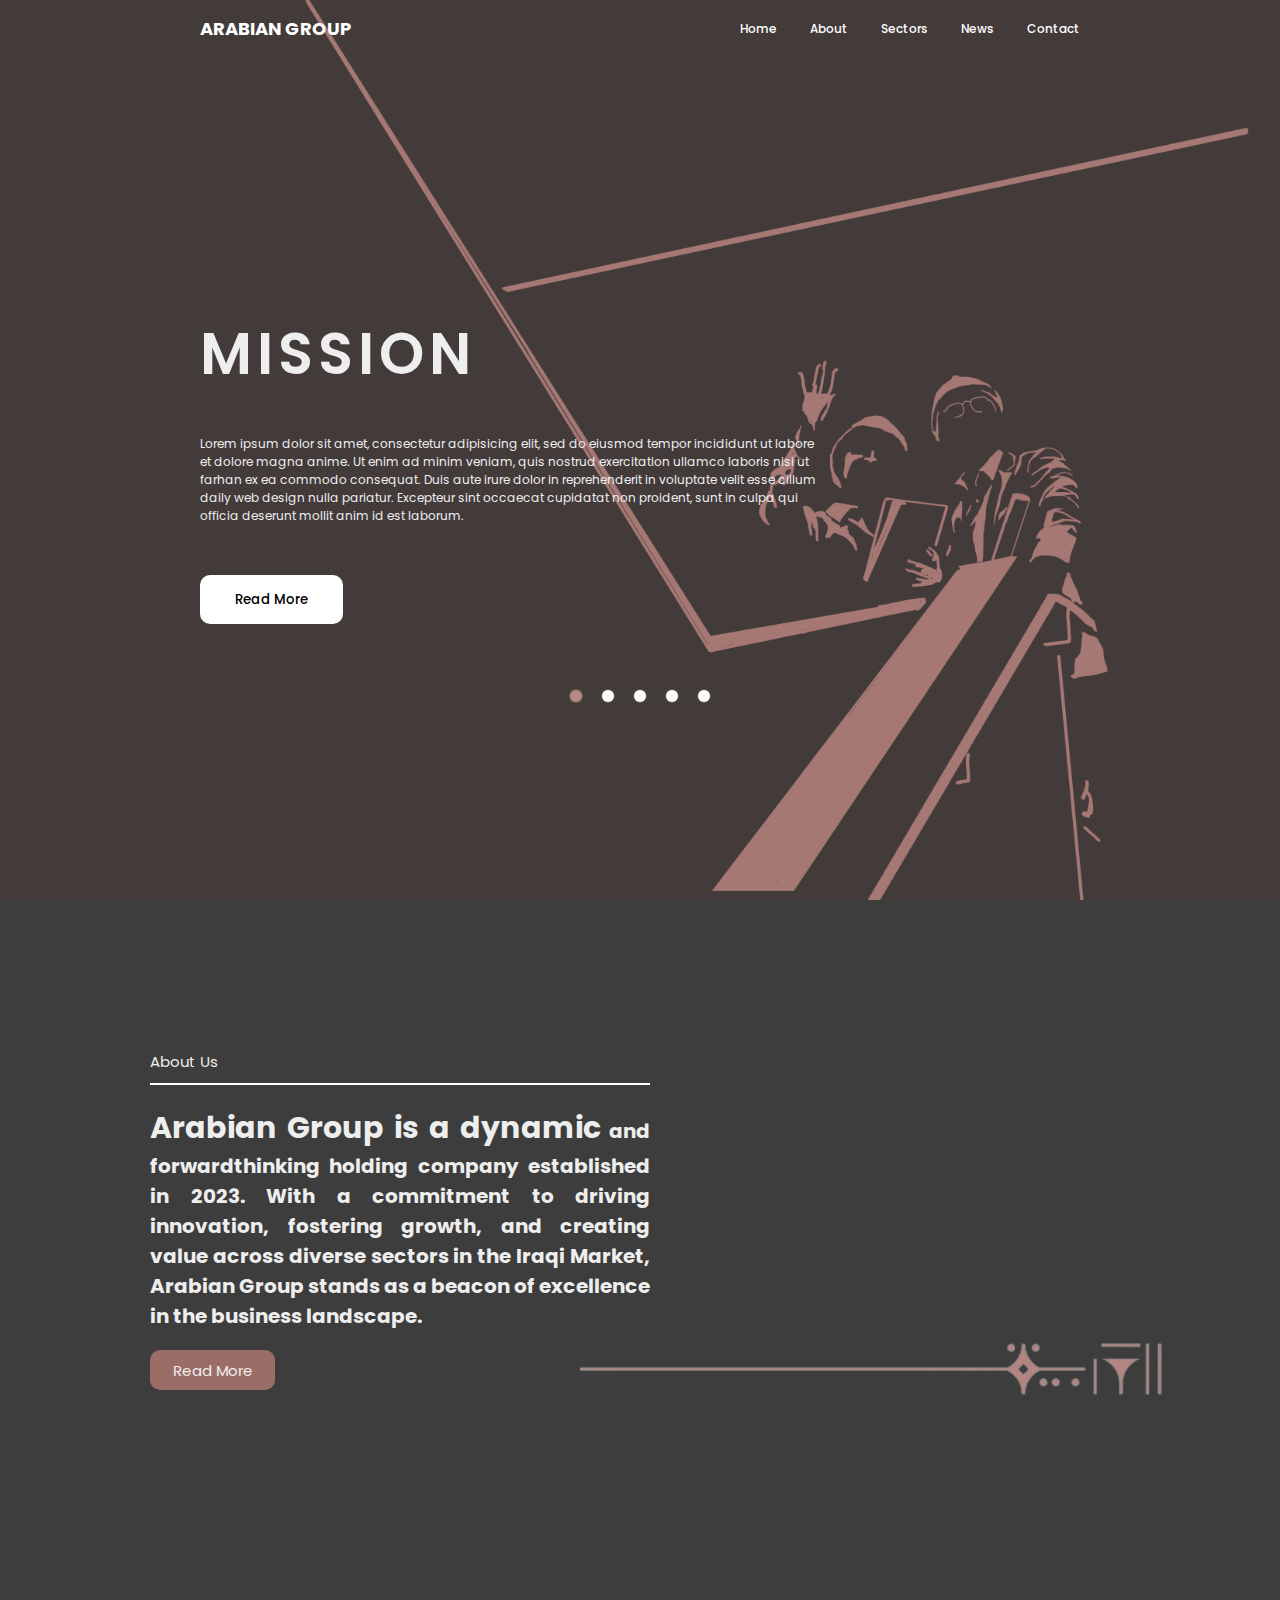
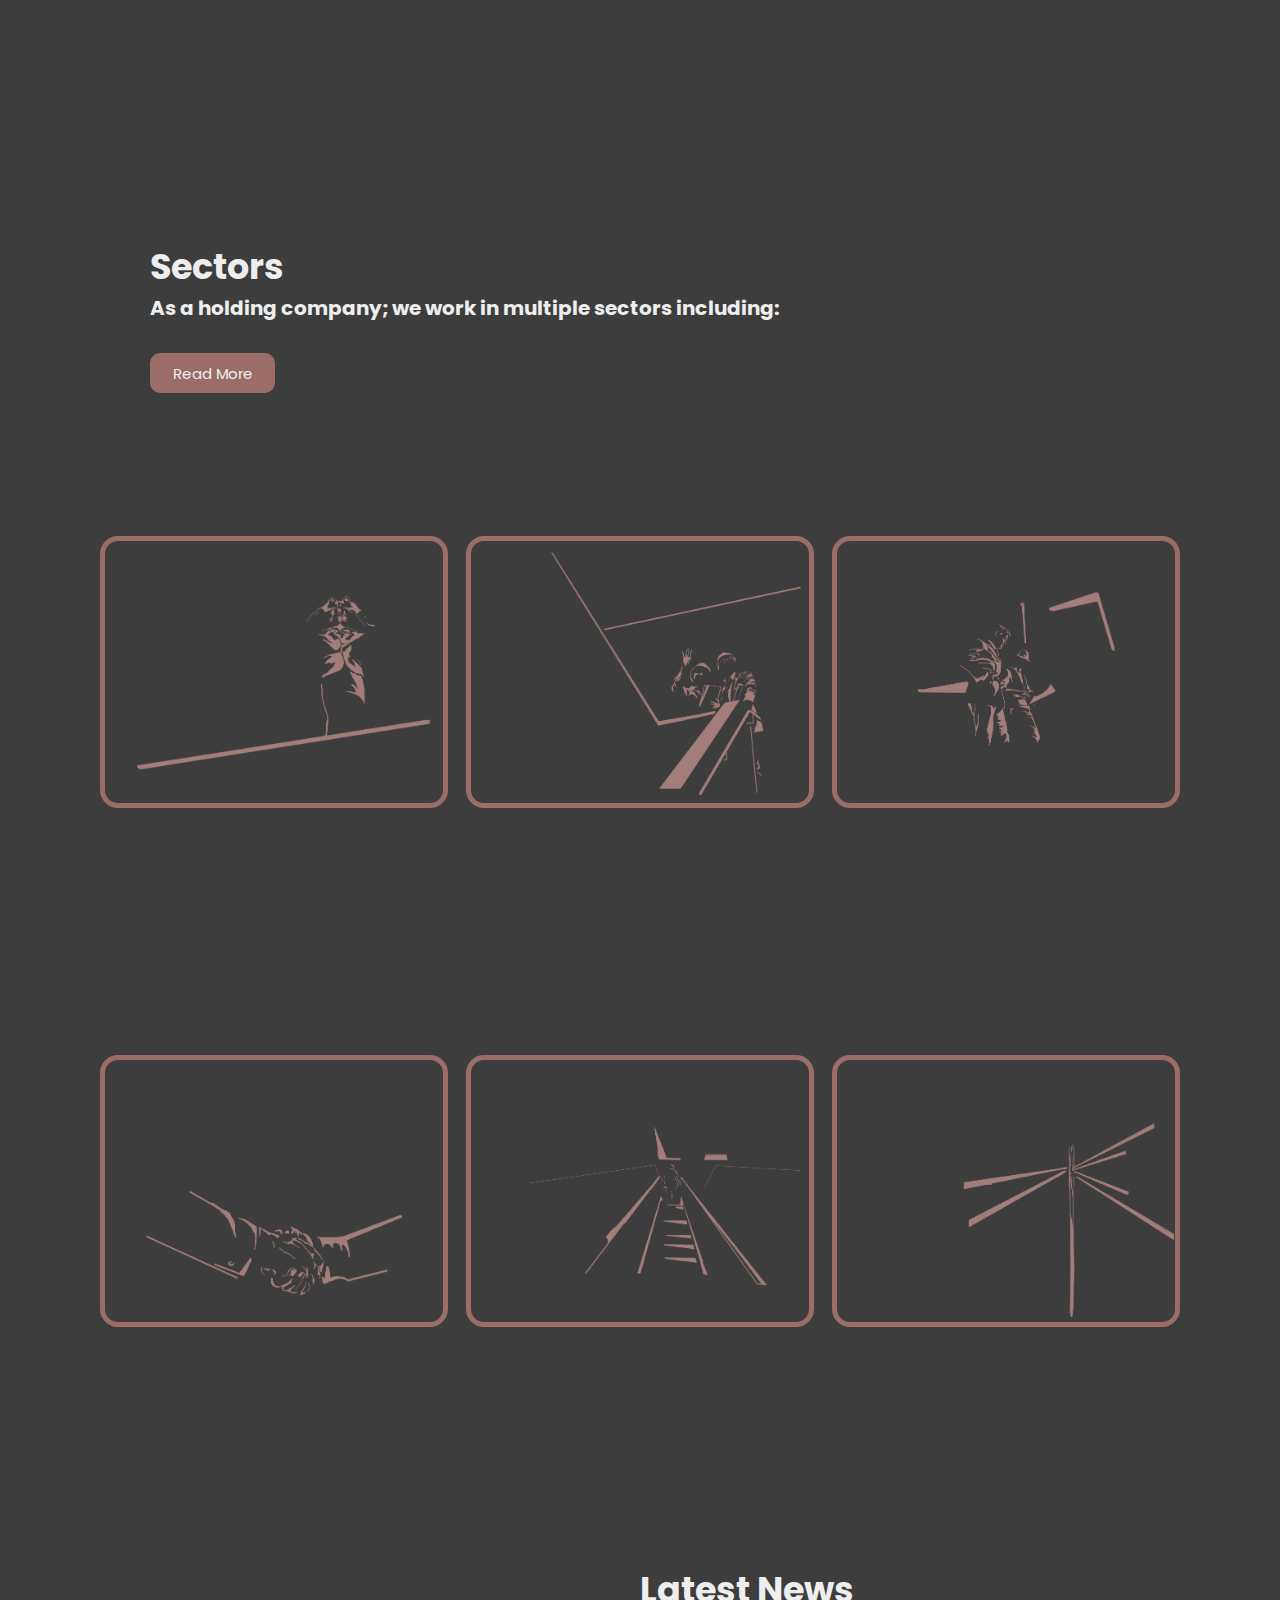
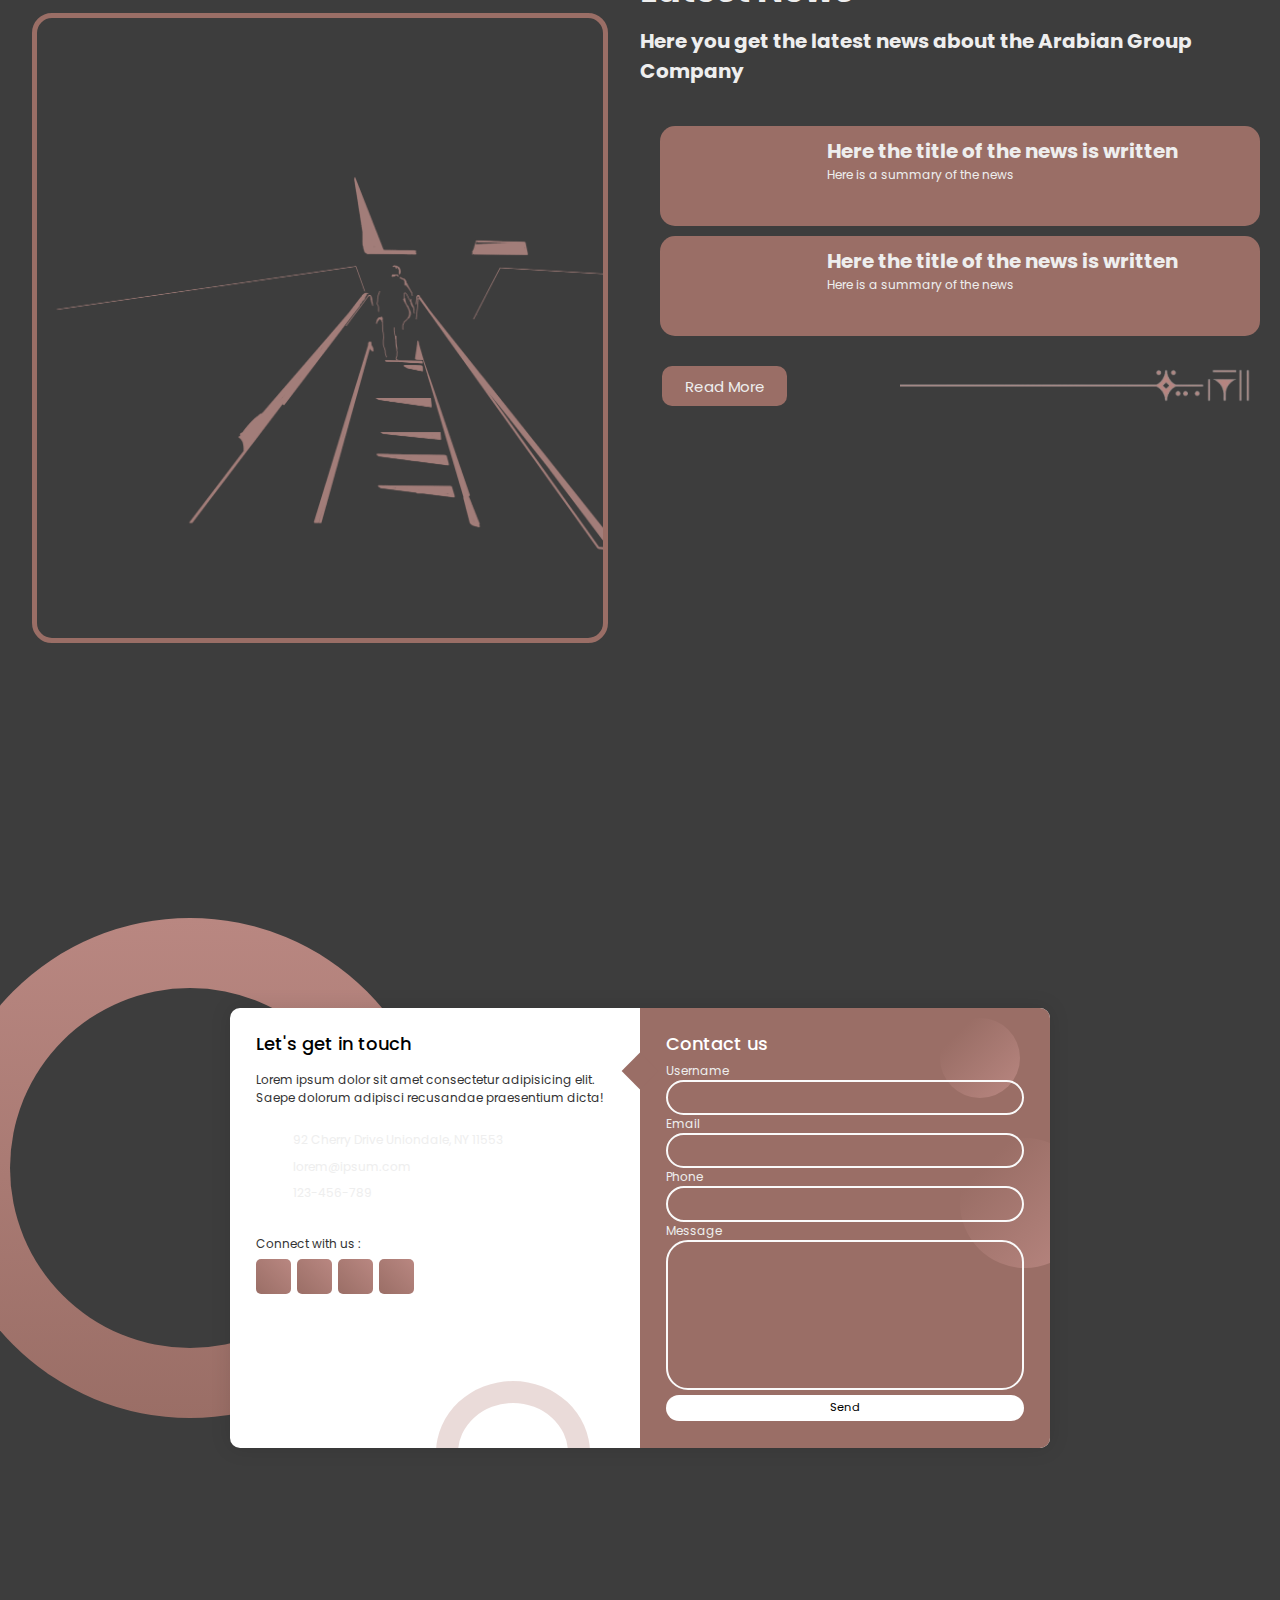
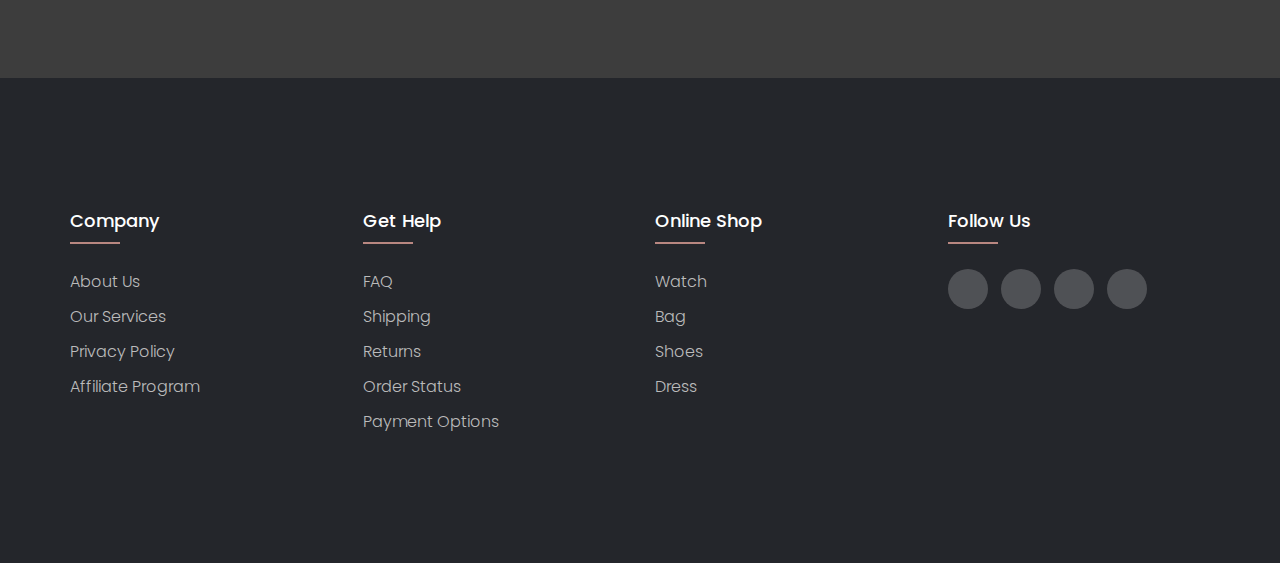
==== commit a17de03f: "edit-final" ====
--- a/index.html
+++ b/index.html
@@ -12,82 +12,67 @@
     <script src="https://kit.fontawesome.com/f88373e562.js" crossorigin="anonymous"></script>
 </head>
 <body>
-        <nav>
-            <div class="logo-nav">
-                <img src="/image/logo.png" alt="">
-            </div>
-            <div class="links">
+  <header>
+    <a href="#" class="brand">Arabian Group</a>
+    <div class="menu-btn">
+        <div class="navigation">
+            <div class="navigation-items">
                 <a href="index.html">Home</a>
-                <a href="about.html">About Us</a>
-                <a href="sector.html">Business Sector</a>
-                <a href="#news">Press Release</a>
-                <a href="#">Contact Us</a>
-            </div>
-            <div class="social-media">
-                <a href="#"><i class="fa-brands fa-facebook"></i></a>
-                <a href="#"><i class="fa-brands fa-instagram"></i></a>
-                <a href="#"><i class="fa-brands fa-linkedin"></i></a>
-                <a href="#"><i class="fa-brands fa-whatsapp"></i></a>
-            </div>
-        </nav>
+                <a href="about.html">About</a>
+                <a href="sector.html">Sectors</a>
+                <a href="#news">News</a>
+                <a href="#cont">Contact</a>
+            </div>
+        </div>
+    </div>
+</header>
 
     <!-- carousel -->
-    <section class="main swiper mySwiper">
-        <div class="wrapper swiper-wrapper">
-          <div class="slide swiper-slide">
-            <img src="image/2 copy.png" alt="" class="image" />
-            <div class="image-data">
-              <span class="text">Vition</span>>
-              <!-- <a href="about.html" class="button">About Us</a> -->
-            </div>
-          </div>
-          <div class="slide swiper-slide">
-            <img src="image/mission copy.png" alt="" class="image" />
-            <div class="image-data">
-              <span class="text">Mission.</span>
-              <h2>
-              </h2>
-              <!-- <a href="about.html" class="button">About Us</a> -->
-            </div>
-          </div>
-          <div class="slide swiper-slide">
-            <img src="image/vision copy.png" alt="" class="image" />
-            <div class="image-data">
-              <span class="text">Story.</span>
-              <h2>
-
-              </h2>
-              <!-- <a href="about.html" class="button">About Us</a> -->
-            </div>
-          </div>
-          <div class="slide swiper-slide">
-              <img src="image/our. story copy.png" alt="" class="image" />
-              <div class="image-data">
-                <span class="text">Sector</span>
-                <!-- <h2>
-                  Alluring and Fragrant <br />
-                  Coffee Aroma
-                </h2> -->
-          /
-              </div>
-            </div>
-            <div class="slide swiper-slide">
-              <img src="image/our. story2 copy.png" alt="" class="image" />
-              <div class="image-data">
-                <span class="text">Story</span>
-                <!-- <h2>
-                  Alluring and Fragrant <br />
-                  Coffee Aroma
-                </h2> -->
-                <!-- <a href="about.html" class="button">About Us</a> -->
-              <!-- </div> -->
-            </div>
-        </div>
-  
-        <div class="swiper-button-next nav-btn"></div>
-        <div class="swiper-button-prev nav-btn"></div>
-        <div class="swiper-pagination"></div>
-      </section>
+        <section class="home">
+        <img decoding="async" class="img-slide active" src="image/2-copy.png" ></img>
+        <img decoding="async" class="img-slide" src="/image/mission copy.png" ></img>
+        <img decoding="async" class="img-slide" src="image/vision copy.png" ></img>
+        <img decoding="async" class="img-slide" src="image/our. story copy.png" ></img>
+        <img decoding="async" class="img-slide" src="image/meet3 copy.png" ></img>
+        <div class="content active">
+            <h1><span>Mission</span></h1>
+            <p>Lorem ipsum dolor sit amet, consectetur adipisicing elit, sed do eiusmod tempor incididunt ut labore et dolore magna anime. Ut enim ad minim veniam, quis nostrud exercitation ullamco laboris nisi ut farhan ex ea commodo consequat. Duis aute irure dolor in reprehenderit in voluptate velit esse cillum daily web design nulla pariatur. Excepteur sint occaecat cupidatat non proident, sunt in culpa qui officia deserunt mollit anim id est laborum.</p>
+          <a href="#">Read More</a>
+        </div>
+        <div class="content">
+          <h1><span>Vition</span></h1>
+          <p>Lorem ipsum dolor sit amet, consectetur adipisicing elit, sed do eiusmod tempor incididunt ut labore et dolore magna anime. Ut enim ad minim veniam, quis nostrud exercitation ullamco laboris nisi ut farhan ex ea commodo consequat. Duis aute irure dolor in reprehenderit in voluptate velit esse cillum daily web design nulla pariatur. Excepteur sint occaecat cupidatat non proident, sunt in culpa qui officia deserunt mollit anim id est laborum.</p>
+          <a href="#">Read More</a>
+        </div>
+        <div class="content">
+          <h1><span>Our Story</span></h1>
+          <p>Lorem ipsum dolor sit amet, consectetur adipisicing elit, sed do eiusmod tempor incididunt ut labore et dolore magna anime. Ut enim ad minim veniam, quis nostrud exercitation ullamco laboris nisi ut farhan ex ea commodo consequat. Duis aute irure dolor in reprehenderit in voluptate velit esse cillum daily web design nulla pariatur. Excepteur sint occaecat cupidatat non proident, sunt in culpa qui officia deserunt mollit anim id est laborum.</p>
+          <a href="#">Read More</a>
+        </div>
+        <div class="content">
+          <h1><span>Arabian group</span></h1>
+          <p>Lorem ipsum dolor sit amet, consectetur adipisicing elit, sed do eiusmod tempor incididunt ut labore et dolore magna anime. Ut enim ad minim veniam, quis nostrud exercitation ullamco laboris nisi ut farhan ex ea commodo consequat. Duis aute irure dolor in reprehenderit in voluptate velit esse cillum daily web design nulla pariatur. Excepteur sint occaecat cupidatat non proident, sunt in culpa qui officia deserunt mollit anim id est laborum.</p>
+          <a href="#">Read More</a>
+        </div>
+        <div class="content">
+          <h1><span>holding company</span></h1>
+          <p>Lorem ipsum dolor sit amet, consectetur adipisicing elit, sed do eiusmod tempor incididunt ut labore et dolore magna anime. Ut enim ad minim veniam, quis nostrud exercitation ullamco laboris nisi ut farhan ex ea commodo consequat. Duis aute irure dolor in reprehenderit in voluptate velit esse cillum daily web design nulla pariatur. Excepteur sint occaecat cupidatat non proident, sunt in culpa qui officia deserunt mollit anim id est laborum.</p>
+          <a href="#">Read More</a>
+        </div>
+        <div class="media-icons">
+            <a href="#"><i class="fab fa-facebook-f"></i></a>
+            <a href="#"><i class="fab fa-instagram"></i></a>
+            <a href="#"><i class="fab fa-twitter"></i></a>
+        </div>
+        <div class="slider-navigation">
+            <div class="nav-btn active"></div>
+            <div class="nav-btn"></div>
+            <div class="nav-btn"></div>
+            <div class="nav-btn"></div>
+            <div class="nav-btn"></div>
+        </div>
+    </section>
+    <!-- ============ -->
     <div class="about">
         <div class="caption-about">
 
@@ -117,7 +102,7 @@
         </div>
         <div class="card__container">
            <article class="card__article">
-              <img src="image/CRM-for-trading.jpg" alt="image" class="card__img">
+              <img src="image/vision copy.png" alt="image" class="card__img">
 
               <div class="card__data">
                  <span class="card__description"></span>
@@ -127,7 +112,7 @@
            </article>
 
            <article class="card__article">
-              <img src="image/food.jpg" alt="image" class="card__img">
+              <img src="image/2-copy.png" alt="image" class="card__img">
 
               <div class="card__data">
                  <span class="card__description"></span>
@@ -137,7 +122,7 @@
            </article>
 
            <article class="card__article">
-              <img src="image/benefits-of-general-trading-company.jpg" alt="image" class="card__img">
+              <img src="image/3-copy.png" alt="image" class="card__img">
 
               <div class="card__data">
                  <span class="card__description"></span>
@@ -148,7 +133,7 @@
         </div>
         <div class="card__container-2">
             <article class="card__article">
-               <img src="image/fly.jpg" alt="image" class="card__img">
+               <img src="image/meet2 copy.png" alt="image" class="card__img">
  
                <div class="card__data">
                   <span class="card__description"></span>
@@ -158,7 +143,7 @@
             </article>
  
             <article class="card__article">
-               <img src="image/green.jpg" alt="image" class="card__img">
+               <img src="image/meet3 copy.png" alt="image" class="card__img">
  
                <div class="card__data">
                   <span class="card__description"></span>
@@ -168,7 +153,7 @@
             </article>
  
             <article class="card__article">
-               <img src="image/media.jpg" alt="image" class="card__img">
+               <img src="image/our. story copy.png" alt="image" class="card__img">
  
                <div class="card__data">
                   <span class="card__description"></span>
@@ -216,7 +201,7 @@
             </div>
         </div>
      </div>
-    <div class="cont">
+    <div class="cont" id="cont">
       <span class="big-circle"></span>
       <img src="img/shape.png" class="square" alt="" />
       <div class="form">
@@ -339,6 +324,7 @@
             </div>
         </div>
    </footer>
+   <script src="main.js"></script>
    <script src="JS/swiper-bundle.min.js"></script>
 	<script src="https://unpkg.com/sweetalert/dist/sweetalert.min.js"></script>
     <script src="https://smtpjs.com/v3/smtp.js">
@@ -347,19 +333,5 @@
       <script>
         AOS.init();
       </script>
-    <script src="main.js">
-                var swiper = new Swiper(".mySwiper", {
-    slidesPerView: 1,
-    loop: true,
-    pagination: {
-      el: ".swiper-pagination",
-      clickable: true,
-    },
-    navigation: {
-      nextEl: ".swiper-button-next",
-      prevEl: ".swiper-button-prev",
-    },
-  });
-    </script>
 </body>
 </html>--- a/style.css
+++ b/style.css
@@ -98,106 +98,274 @@
   margin-left: 15px;
 }
 /* carousel */
-.main {
-  height: 100vh;
+header{
+  z-index: 999;
+  position: absolute;
+  top: 0;
+  left: 0;
   width: 100%;
-  margin: -50px;
-}
-.wrapper,
-.slide {
+  display: flex;
+  justify-content: space-between;
+  align-items: center;
+  padding: 15px 200px;
+  transition: 0.5s ease;
+}
+
+header .brand{
+  color: #fff;
+  font-size: 1.5rem;
+  font-weight: 700;
+  text-transform: uppercase;
+  text-decoration: none;
+}
+
+header .brand:hover{
+  color: #09a6d4;
+}
+
+header .navigation{
+  position: relative;
+}
+
+header .navigation .navigation-items a{
+  position: relative;
+  color: #fff;
+  font-size: 1em;
+  font-weight: 500;
+  text-decoration: none;
+  margin-left: 30px;
+  transition: 0.3s ease;
+}
+
+header .navigation .navigation-items a:before{
+  content: '';
+  position: absolute;
+  background: #fff;
+  width: 0;
+  height: 3px;
+  bottom: 0;
+  left: 0;
+  transition: 0.3s ease;
+}
+
+header .navigation .navigation-items a:hover:before{
+  width: 100%;
+  background: #b98781;
+}
+section{
+  padding: 100px 200px;
+}
+.home {
   position: relative;
   width: 100%;
+  min-height: 100vh;
+  display: flex;
+  justify-content: center;
+  flex-direction: column;
+}
+
+.home:before{
+  z-index: 777;
+  content: '';
+  position: absolute;
+  background: rgba(251, 3, 3, 0.034);
+  width: 100%;
   height: 100%;
-}
-.slide {
-  overflow: hidden;
-}
-.slide::before {
-  content: "";
-  position: absolute;
+  top: 0;
+  left: 0;
+}
+
+.home .content{
+  z-index: 888;
+  color: #fff;
+  width: 70%;
+  margin-top: 50px;
+  display: none;
+}
+
+.home .content.active{
+  display: block;
+}
+
+.home .content h1{
+  font-size: 4em;
+  font-weight: 900;
+  text-transform: uppercase;
+  letter-spacing: 5px;
+  line-height: 75px;
+  margin-bottom: 40px;
+}
+
+.home .content h1 span{
+  font-size: 1.2em;
+  font-weight: 600;
+}
+
+.home .content p{
+  margin-bottom: 65px;
+}
+
+.home .content a{
+  background: #fff;
+  padding: 15px 35px;
+  color: #000;
+  font-size: 1.1em;
+  font-weight: 500;
+  text-decoration: none;
+  border-radius: 10px;
+}
+
+.home .content a:hover{
+  background: #b98781;
+  color: #fff;
+}
+
+.home .media-icons{
+  z-index: 888;
+  position: absolute;
+  right: 30px;
+  display: flex;
+  flex-direction: column;
+  transition: 0.5s ease;
+}
+
+.home .media-icons a{
+  color: #fff;
+  font-size: 1.6em;
+  transition: 0.3s ease;
+}
+
+.home .media-icons a:not(:last-child){
+  margin-bottom: 20px;
+}
+
+.home .media-icons a:hover{
+  transform: scale(1.3);
+  color: #b98781;
+}
+
+.home img{
+  z-index: 000;
+  position: absolute;
+  top: 0;
+  left: 0;
+  width: 100%;
   height: 100%;
+  object-fit: cover;
+}
+
+.slider-navigation{
+  z-index: 888;
+  position: relative;
+  display: flex;
+  justify-content: center;
+  align-items: center;
+  transform: translateY(80px);
+  margin-bottom: 12px;
+}
+
+.slider-navigation .nav-btn{
+  width: 12px;
+  height: 12px;
+  background: #fff;
+  border-radius: 50%;
+  cursor: pointer;
+  box-shadow: 0 0 2px rgba(255, 255, 255, 0.5);
+  transition: 0.3s ease;
+}
+
+.slider-navigation .nav-btn.active{
+  background: #b98781;
+}
+
+.slider-navigation .nav-btn:not(:last-child){
+  margin-right: 20px;
+}
+
+.slider-navigation .nav-btn:hover{
+  transform: scale(1.2);
+}
+
+.img-slide{
+  position: absolute;
   width: 100%;
-  background-color: rgba(0, 0, 0, 0.4);
-  z-index: 10;
-}
-.slide .image {
-  height: 100%;
-  width: 100%;
-  object-fit: cover;
-}
-.slide .image-data {
-  position: absolute;
-  top: 50%;
-  left: 50%;
-  transform: translate(-50%, -50%);
-  text-align: center;
-  width: 100%;
-  z-index: 100;
-}
-.image-data span.text {
-  font-size: 14px;
-  font-weight: 400;
-  color: #fff;
-}
-.image-data h2 {
-  font-size: 45px;
-  font-weight: 600;
-  color: #fff;
-}
-a.button {
-  display: inline-block;
-  padding: 10px 20px;
-  border-radius: 25px;
-  color: #333;
-  background: #fff;
-  text-decoration: none;
-  margin-top: 25px;
-  transition: all 0.3s ease;
-}
-a.button:hover {
-  color: #fff;
-  background-color: #c87e4f;
-}
-
-/* swiper button css */
-.nav-btn {
-  height: 50px;
-  width: 50px;
-  border-radius: 50%;
-  background: rgba(255, 255, 255, 0.3);
-}
-.nav-btn:hover {
-  background: rgba(255, 255, 255, 0.4);
-}
-.swiper-button-next {
-  right: 50px;
-}
-.swiper-button-prev {
-  left: 50px;
-}
-.nav-btn::before,
-.nav-btn::after {
-  font-size: 25px;
-  color: #fff;
-}
-.swiper-pagination-bullet {
-  opacity: 1;
-  height: 12px;
-  width: 12px;
-  background-color: #fff;
-  visibility: hidden;
-}
-.swiper-pagination-bullet-active {
-  border: 2px solid #fff;
-  background-color: #c87e4f;
-}
-
-@media screen and (max-width: 768px) {
-  .nav-btn {
-    visibility: hidden;
-  }
-  .swiper-pagination-bullet {
-    visibility: visible;
+  clip-path: circle(0% at 0 50%);
+}
+
+.img-slide.active{
+  clip-path: circle(150% at 0 50%);
+  transition: 2s ease;
+  transition-property: clip-path;
+}
+
+@media (max-width: 1040px){
+  header{
+      padding: 12px 20px;
+  }
+  section{
+      padding: 100px 20px;
+  }
+  .home .media-icons{
+      right: 15px;
+  }
+  header .navigation{
+      display: none;
+  }
+  header .navigation.active{
+      position: fixed;
+      width: 100%;
+      height: 100%;
+      top: 0;
+      left: 0;
+      display: flex;
+      justify-content: center;
+      align-items: center;
+      background: rgba(1, 1, 1, 0.5);
+  }
+
+  header .navigation .navigation-items a{
+      color: #222;
+      font-size: 1.2em;
+      margin: 20px;
+  }
+  header .navigation .navigation-items a:before{
+      background: #222;
+      height: 5px;
+  }
+  header .navigation .navigation-items{
+      background: #fff;
+      width: 600px;
+      max-width: 600px;
+      margin: 20px;
+      padding: 40px;
+      display: flex;
+      flex-direction: column;
+      align-items: center;
+      border-radius: 5px;
+      box-shadow: 0 5px 25px rgb(1 1 1 / 20%);
+  }
+  .menu-btn{
+      background: url(menu.png)no-repeat;
+      background-size: 30px;
+      background-position: center;
+      width: 40px;
+      height: 40px;
+      cursor: pointer;
+      transition: 0.3s ease;
+  }
+  .menu-btn.active{
+      z-index: 999;
+      background: url(close.png)no-repeat;
+      background-size: 25px;
+      background-position: center;
+      transition: 0.3s ease;
+  }
+}
+
+@media (max-width: 560px){
+  .home .content h1{
+      font-size: 3em;
+      line-height: 60px;
   }
 }
 .about{
@@ -1047,7 +1215,7 @@
 	position: absolute;
 	left:0;
 	bottom: -10px;
-	background-color: #e91e63;
+	background-color: #b98781;
 	height: 2px;
 	box-sizing: border-box;
 	width: 50px;
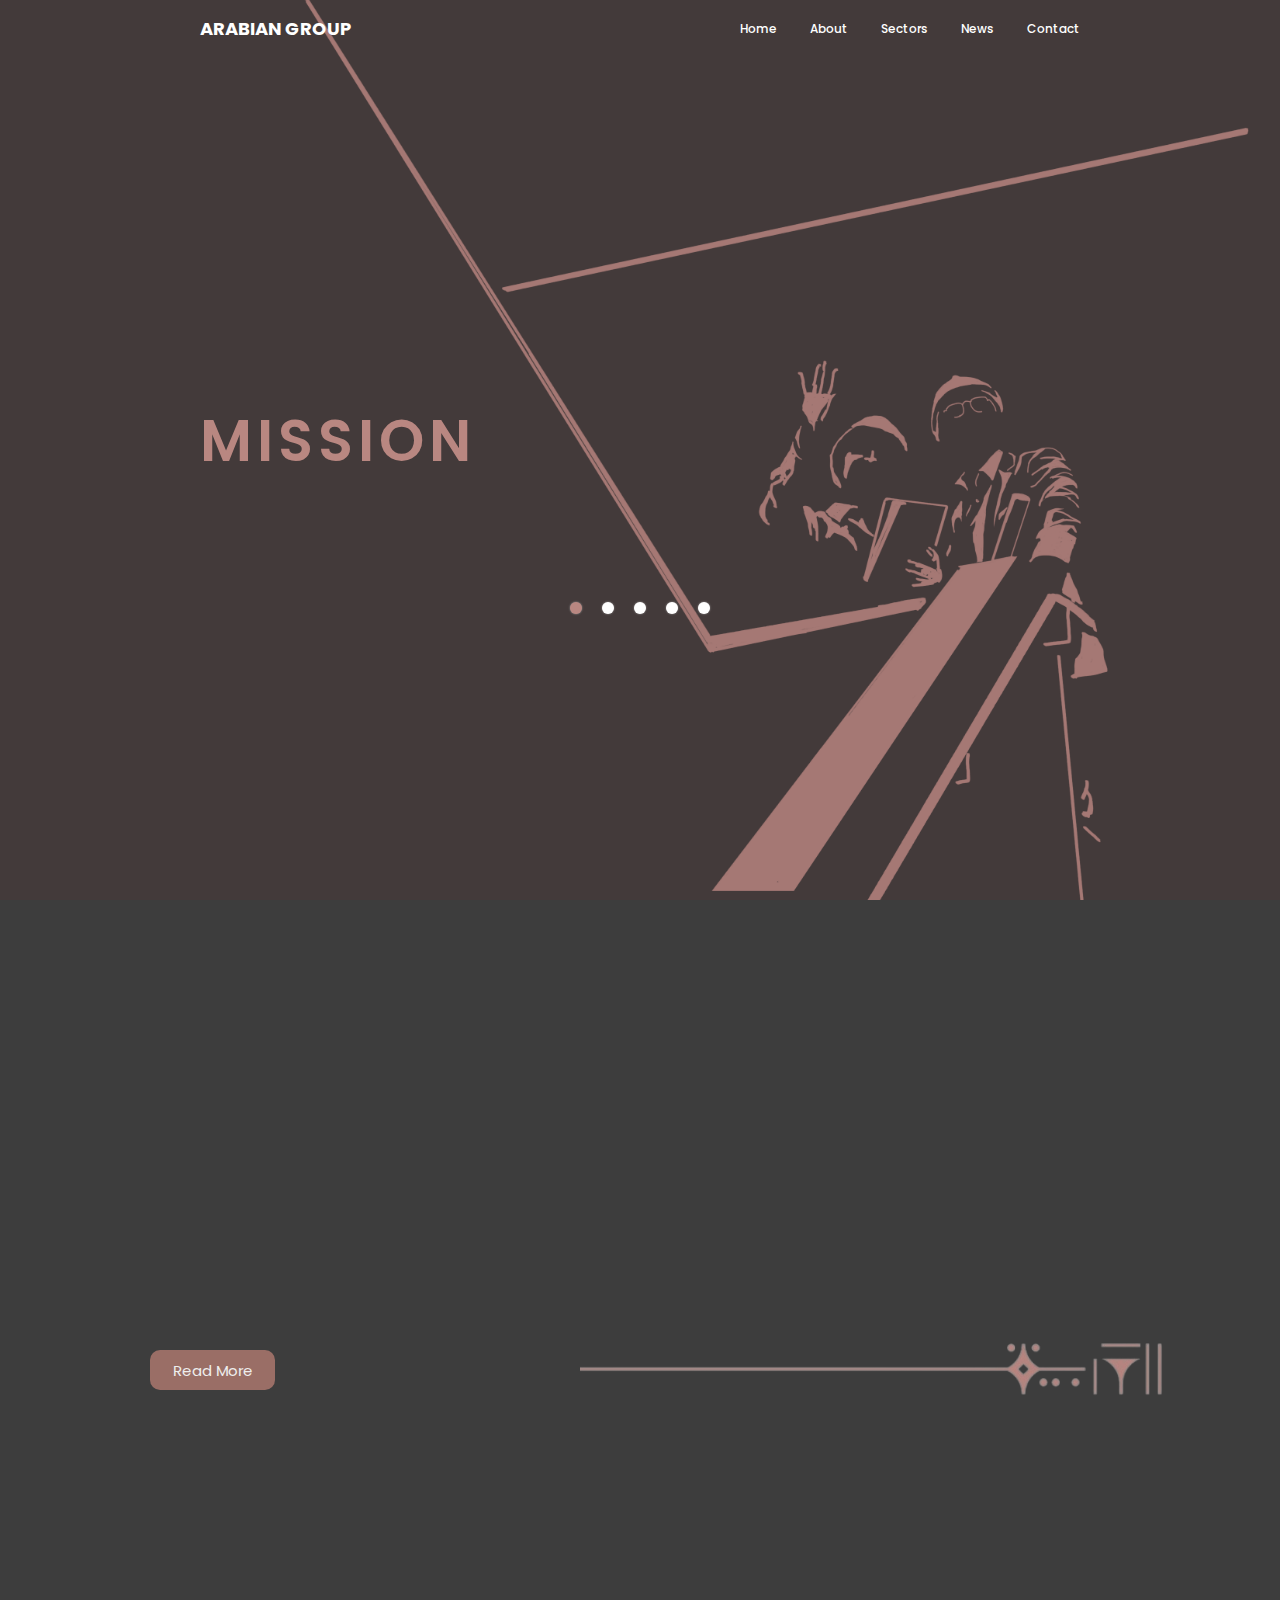
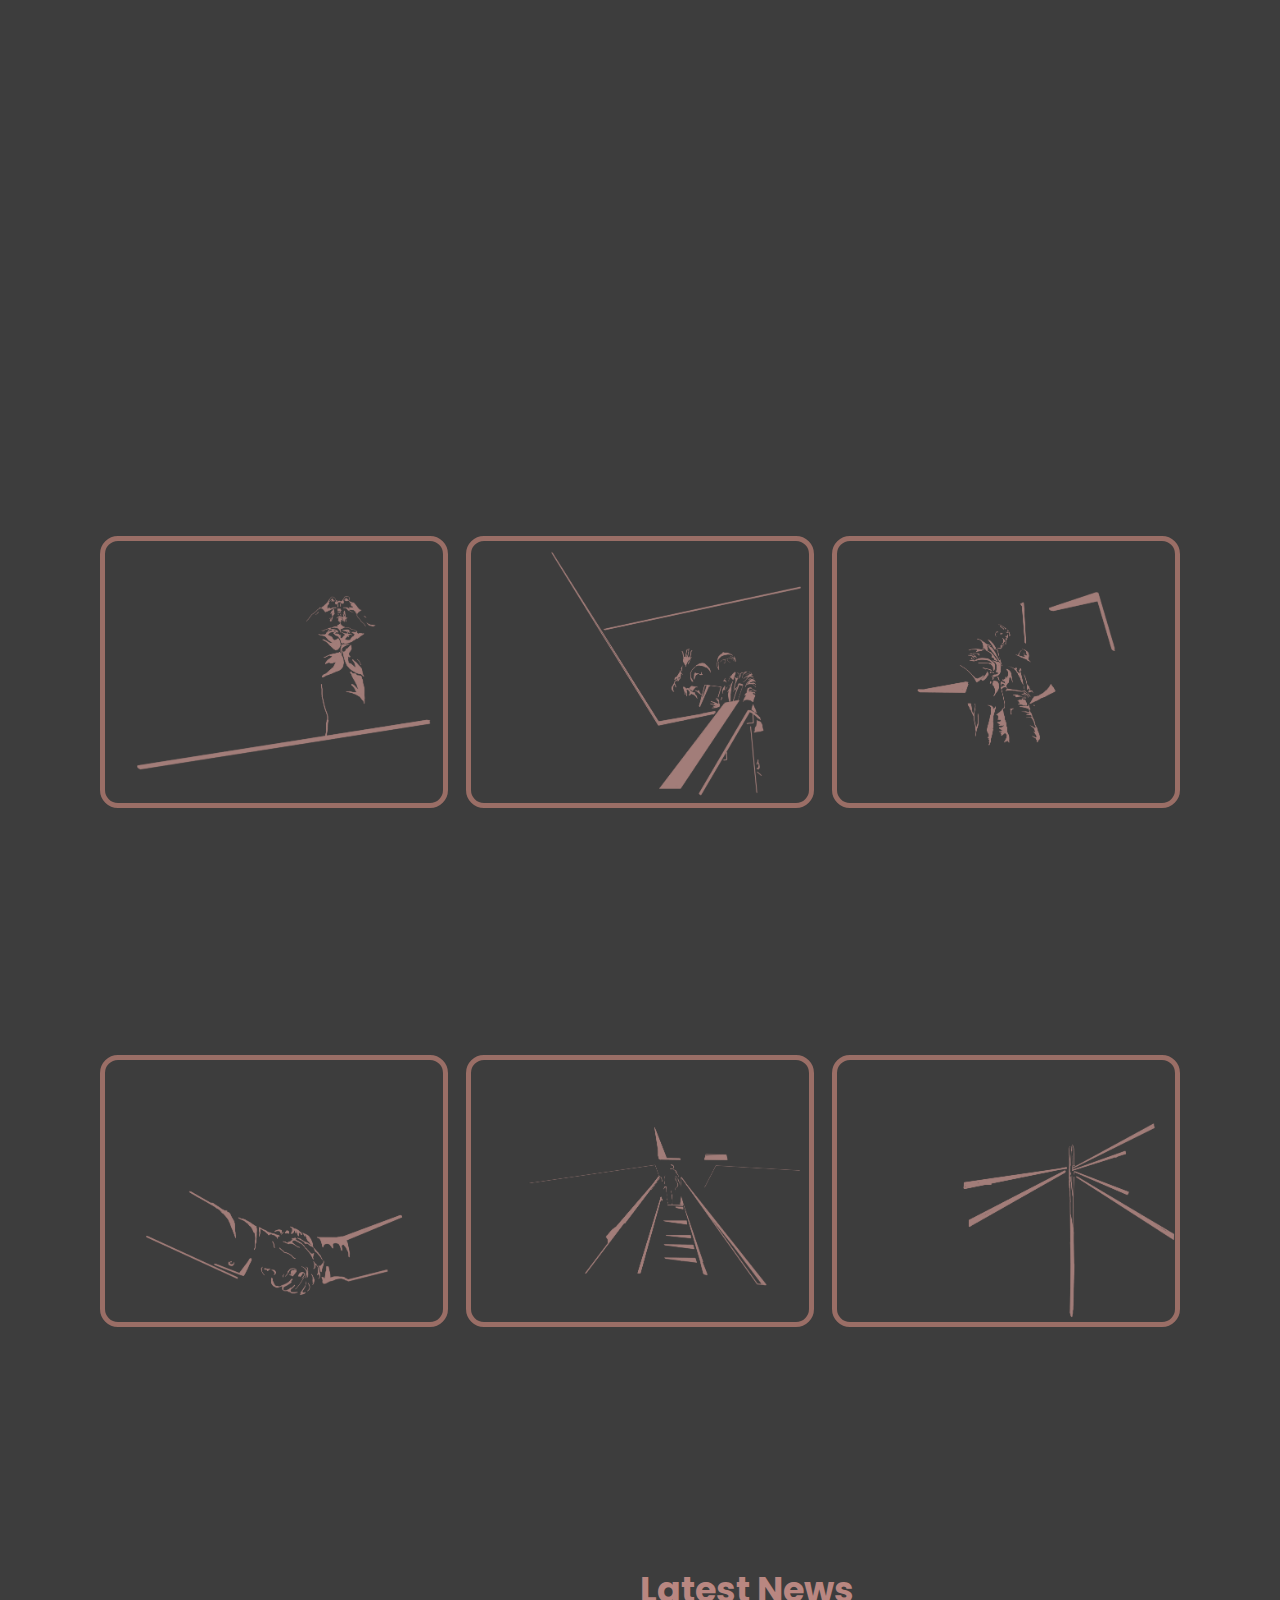
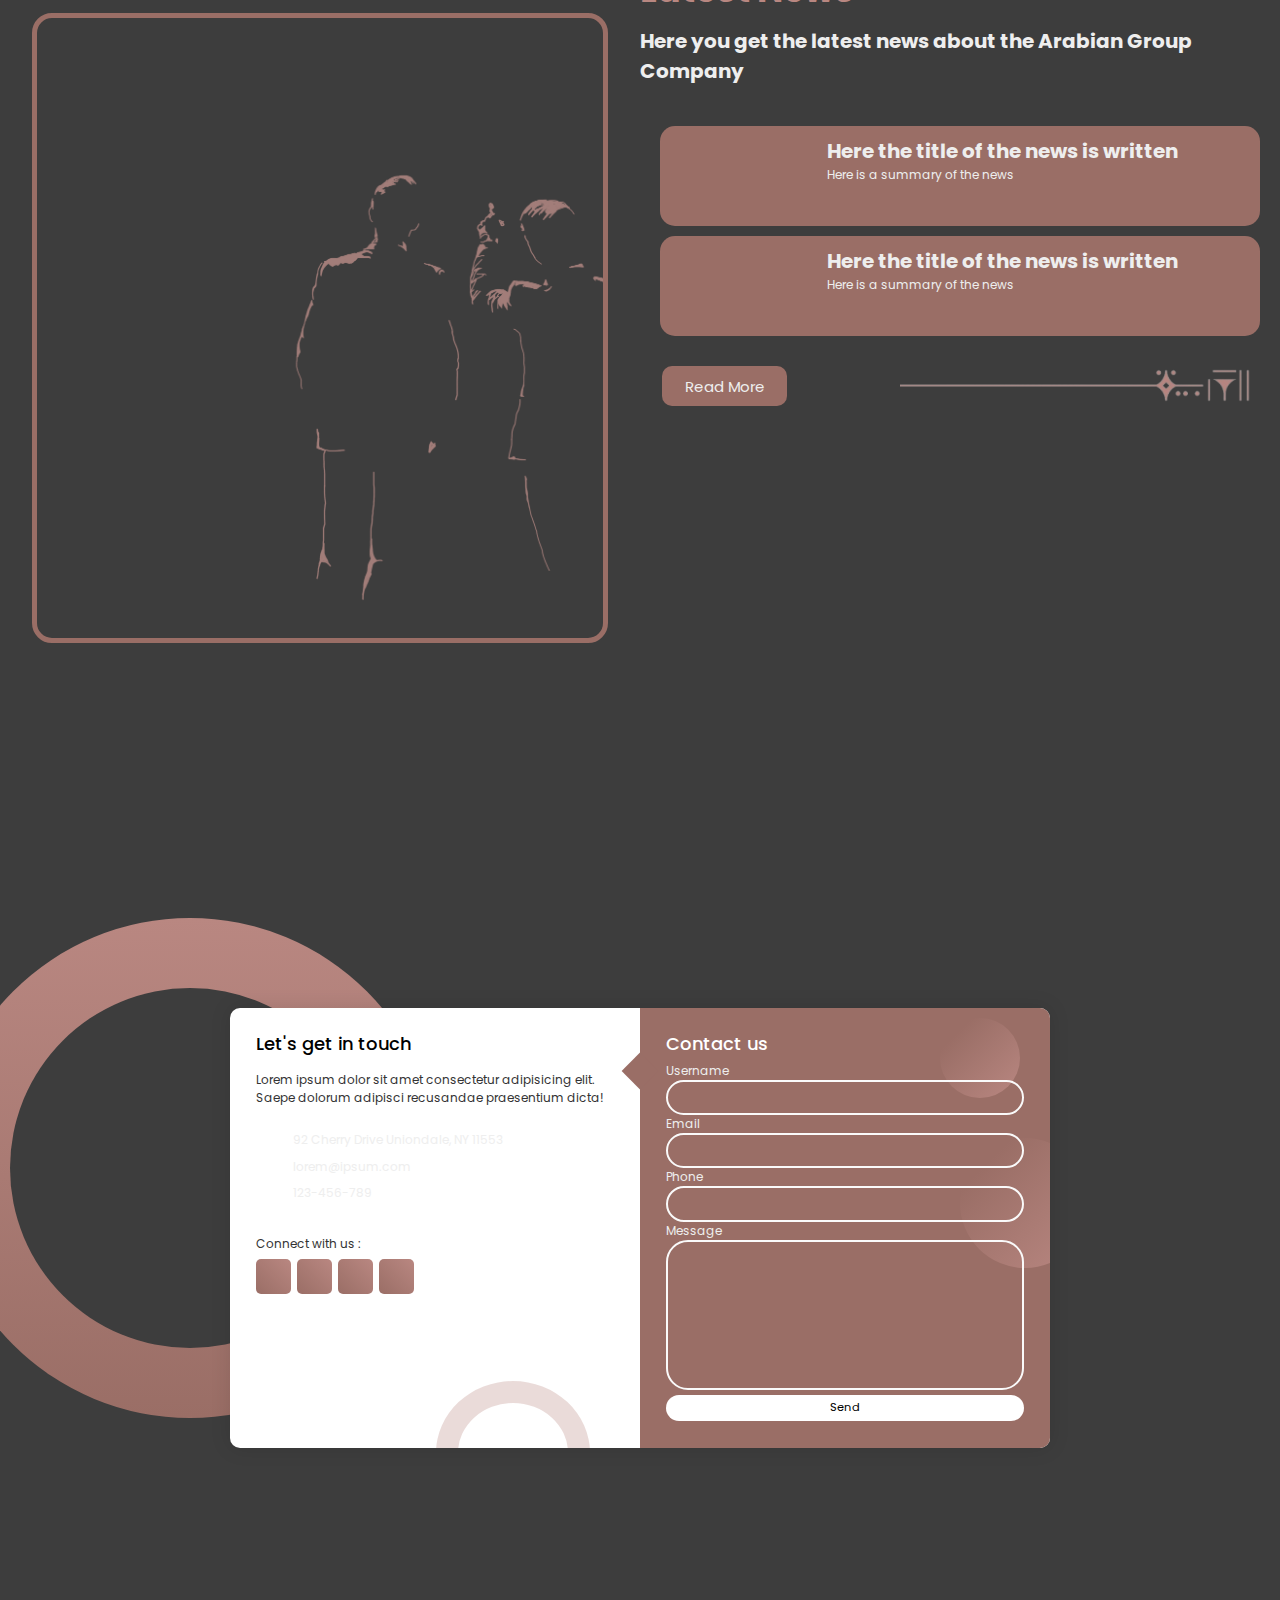
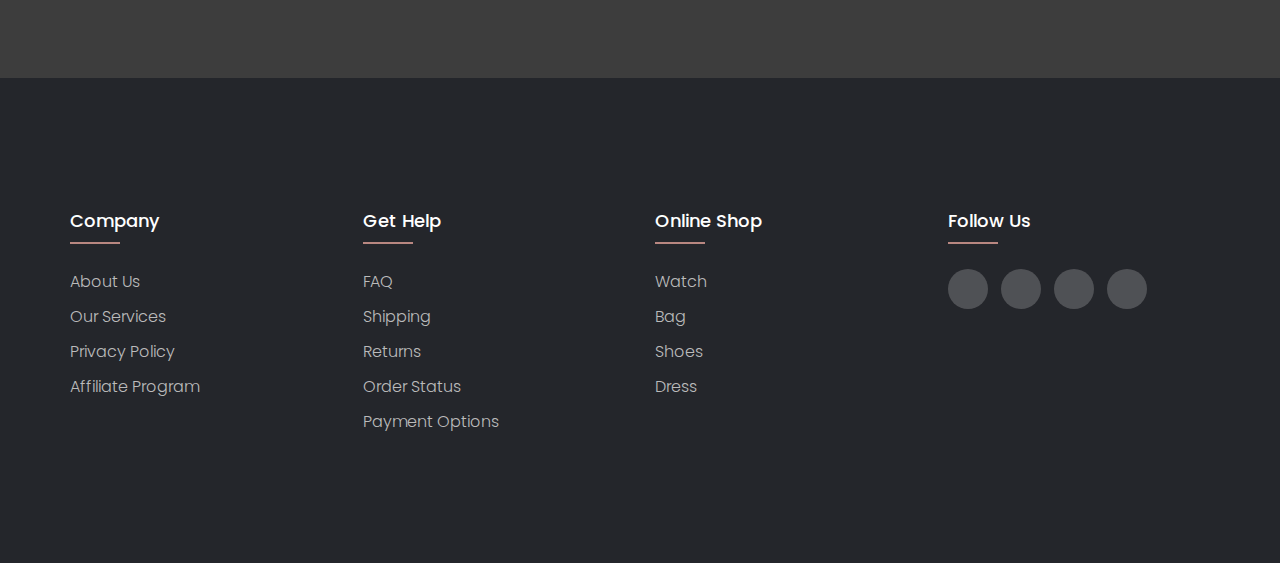
==== commit addb47cc: "slider-image" ====
--- a/index.html
+++ b/index.html
@@ -29,35 +29,32 @@
 
     <!-- carousel -->
         <section class="home">
-        <img decoding="async" class="img-slide active" src="image/2-copy.png" ></img>
-        <img decoding="async" class="img-slide" src="/image/mission copy.png" ></img>
-        <img decoding="async" class="img-slide" src="image/vision copy.png" ></img>
-        <img decoding="async" class="img-slide" src="image/our. story copy.png" ></img>
-        <img decoding="async" class="img-slide" src="image/meet3 copy.png" ></img>
+          <img decoding="async" class="img-slide active" src="image/2-copy.png" id="desktop-img"></img>
+          <img decoding="async" class="img-slide" src="/image/mission copy.png" id="desktop-img"></img>
+          <img decoding="async" class="img-slide" src="image/our. story2 copy.png" id="desktop-img"></img>
+          <img decoding="async" class="img-slide" src="image/our. story copy.png" id="desktop-img"></img>
+          <img decoding="async" class="img-slide" src="image/meet3 copy.png" id="desktop-img"></img>
+          
+          <img decoding="async" class="img-slide active" src="image/1s.jpg" id="mobile-img"></img>
+          <img decoding="async" class="img-slide" src="/image/2s.jpg" id="mobile-img" ></img>
+          <img decoding="async" class="img-slide" src="/image/3s.jpg" id="mobile-img" ></img>
+          <img decoding="async" class="img-slide" src="/image/4s.jpg" id="mobile-img" ></img>
+          <img decoding="async" class="img-slide" src="/image/5s.jpg" id="mobile-img" ></img>
+
         <div class="content active">
             <h1><span>Mission</span></h1>
-            <p>Lorem ipsum dolor sit amet, consectetur adipisicing elit, sed do eiusmod tempor incididunt ut labore et dolore magna anime. Ut enim ad minim veniam, quis nostrud exercitation ullamco laboris nisi ut farhan ex ea commodo consequat. Duis aute irure dolor in reprehenderit in voluptate velit esse cillum daily web design nulla pariatur. Excepteur sint occaecat cupidatat non proident, sunt in culpa qui officia deserunt mollit anim id est laborum.</p>
-          <a href="#">Read More</a>
         </div>
         <div class="content">
           <h1><span>Vition</span></h1>
-          <p>Lorem ipsum dolor sit amet, consectetur adipisicing elit, sed do eiusmod tempor incididunt ut labore et dolore magna anime. Ut enim ad minim veniam, quis nostrud exercitation ullamco laboris nisi ut farhan ex ea commodo consequat. Duis aute irure dolor in reprehenderit in voluptate velit esse cillum daily web design nulla pariatur. Excepteur sint occaecat cupidatat non proident, sunt in culpa qui officia deserunt mollit anim id est laborum.</p>
-          <a href="#">Read More</a>
         </div>
         <div class="content">
           <h1><span>Our Story</span></h1>
-          <p>Lorem ipsum dolor sit amet, consectetur adipisicing elit, sed do eiusmod tempor incididunt ut labore et dolore magna anime. Ut enim ad minim veniam, quis nostrud exercitation ullamco laboris nisi ut farhan ex ea commodo consequat. Duis aute irure dolor in reprehenderit in voluptate velit esse cillum daily web design nulla pariatur. Excepteur sint occaecat cupidatat non proident, sunt in culpa qui officia deserunt mollit anim id est laborum.</p>
-          <a href="#">Read More</a>
         </div>
         <div class="content">
-          <h1><span>Arabian group</span></h1>
-          <p>Lorem ipsum dolor sit amet, consectetur adipisicing elit, sed do eiusmod tempor incididunt ut labore et dolore magna anime. Ut enim ad minim veniam, quis nostrud exercitation ullamco laboris nisi ut farhan ex ea commodo consequat. Duis aute irure dolor in reprehenderit in voluptate velit esse cillum daily web design nulla pariatur. Excepteur sint occaecat cupidatat non proident, sunt in culpa qui officia deserunt mollit anim id est laborum.</p>
-          <a href="#">Read More</a>
+          <h1><span>Arabian <br> group</span></h1>
         </div>
         <div class="content">
-          <h1><span>holding company</span></h1>
-          <p>Lorem ipsum dolor sit amet, consectetur adipisicing elit, sed do eiusmod tempor incididunt ut labore et dolore magna anime. Ut enim ad minim veniam, quis nostrud exercitation ullamco laboris nisi ut farhan ex ea commodo consequat. Duis aute irure dolor in reprehenderit in voluptate velit esse cillum daily web design nulla pariatur. Excepteur sint occaecat cupidatat non proident, sunt in culpa qui officia deserunt mollit anim id est laborum.</p>
-          <a href="#">Read More</a>
+          <h1><span>holding <br> company</span></h1>
         </div>
         <div class="media-icons">
             <a href="#"><i class="fab fa-facebook-f"></i></a>
@@ -74,7 +71,7 @@
     </section>
     <!-- ============ -->
     <div class="about">
-        <div class="caption-about">
+        <div class="caption-about" data-aos="fade-up">
 
 
             <p>About Us</p>
@@ -91,9 +88,9 @@
         <img src="/image/logo-ban.png" alt="">
     </div>
     <div class="container">
-        <div class="title-sectors">
+        <div class="title-sectors" data-aos="fade-up">
             <h2>Sectors</h2>
-            <h1>As a holding company; we work in multiple
+            <h1 data-aos="fade-up">As a holding company; we work in multiple
                 sectors including:
                 </h1>
                 <div class="btn-sector">
--- a/style.css
+++ b/style.css
@@ -174,7 +174,9 @@
   top: 0;
   left: 0;
 }
-
+#mobile-img{
+  display: none;
+}
 .home .content{
   z-index: 888;
   color: #fff;
@@ -199,10 +201,12 @@
 .home .content h1 span{
   font-size: 1.2em;
   font-weight: 600;
+  color: #b98781;
 }
 
 .home .content p{
   margin-bottom: 65px;
+  padding-right: 300px;
 }
 
 .home .content a{
@@ -366,6 +370,13 @@
   .home .content h1{
       font-size: 3em;
       line-height: 60px;
+      margin-bottom: 420px;
+  }
+  #mobile-img{
+    display: block;
+  }
+  #desktop-img{
+    display: none;
   }
 }
 .about{
@@ -389,10 +400,10 @@
 }
 .caption-about h1{
     font-size: 20px;
-    text-align: justify;
 }
 .caption-about span{
     font-size: 30px;
+    color: #b98781;
 }
 .btn-about{
     width: 125px;
@@ -612,9 +623,11 @@
   }
   .title-sectors h1{
     font-size: 20px;
+    text-align: left;
   }
   .title-sectors h2{
     font-size: 35px;
+    color: #b98781;
   }
   .btn-sector{
     width: 125px;
@@ -653,7 +666,7 @@
 .img-back-news{
     width: 90%;
     height: 70%;
-    background: url(/image/meet3\ copy.png);
+    background: url(/image/our.\ story2\ copy.png);
     background-position: center;
     background-size: cover;
     border-radius: 20px;
@@ -667,6 +680,7 @@
 }
 .caption-news h2{
     font-size: 35px;
+    color: #b98781;
 }
 .caption-news h1{
     font-size: 20px;
